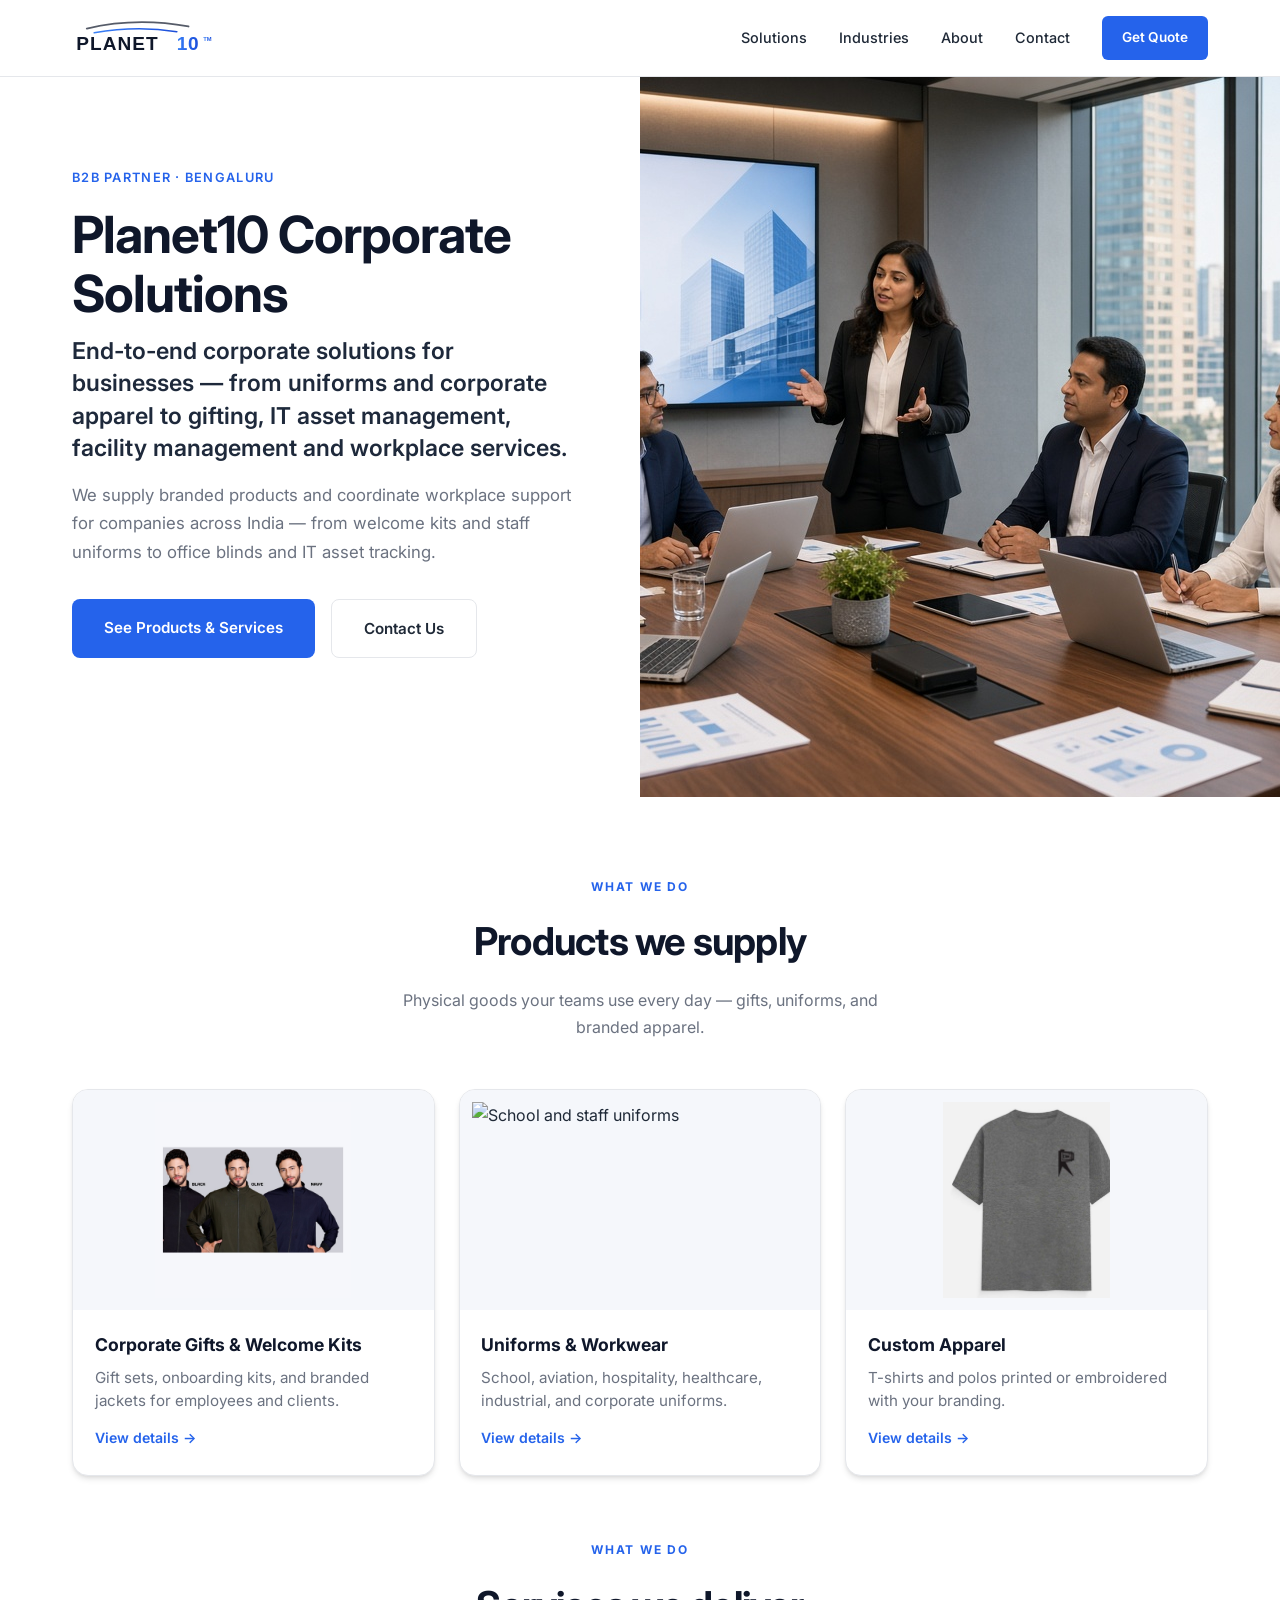
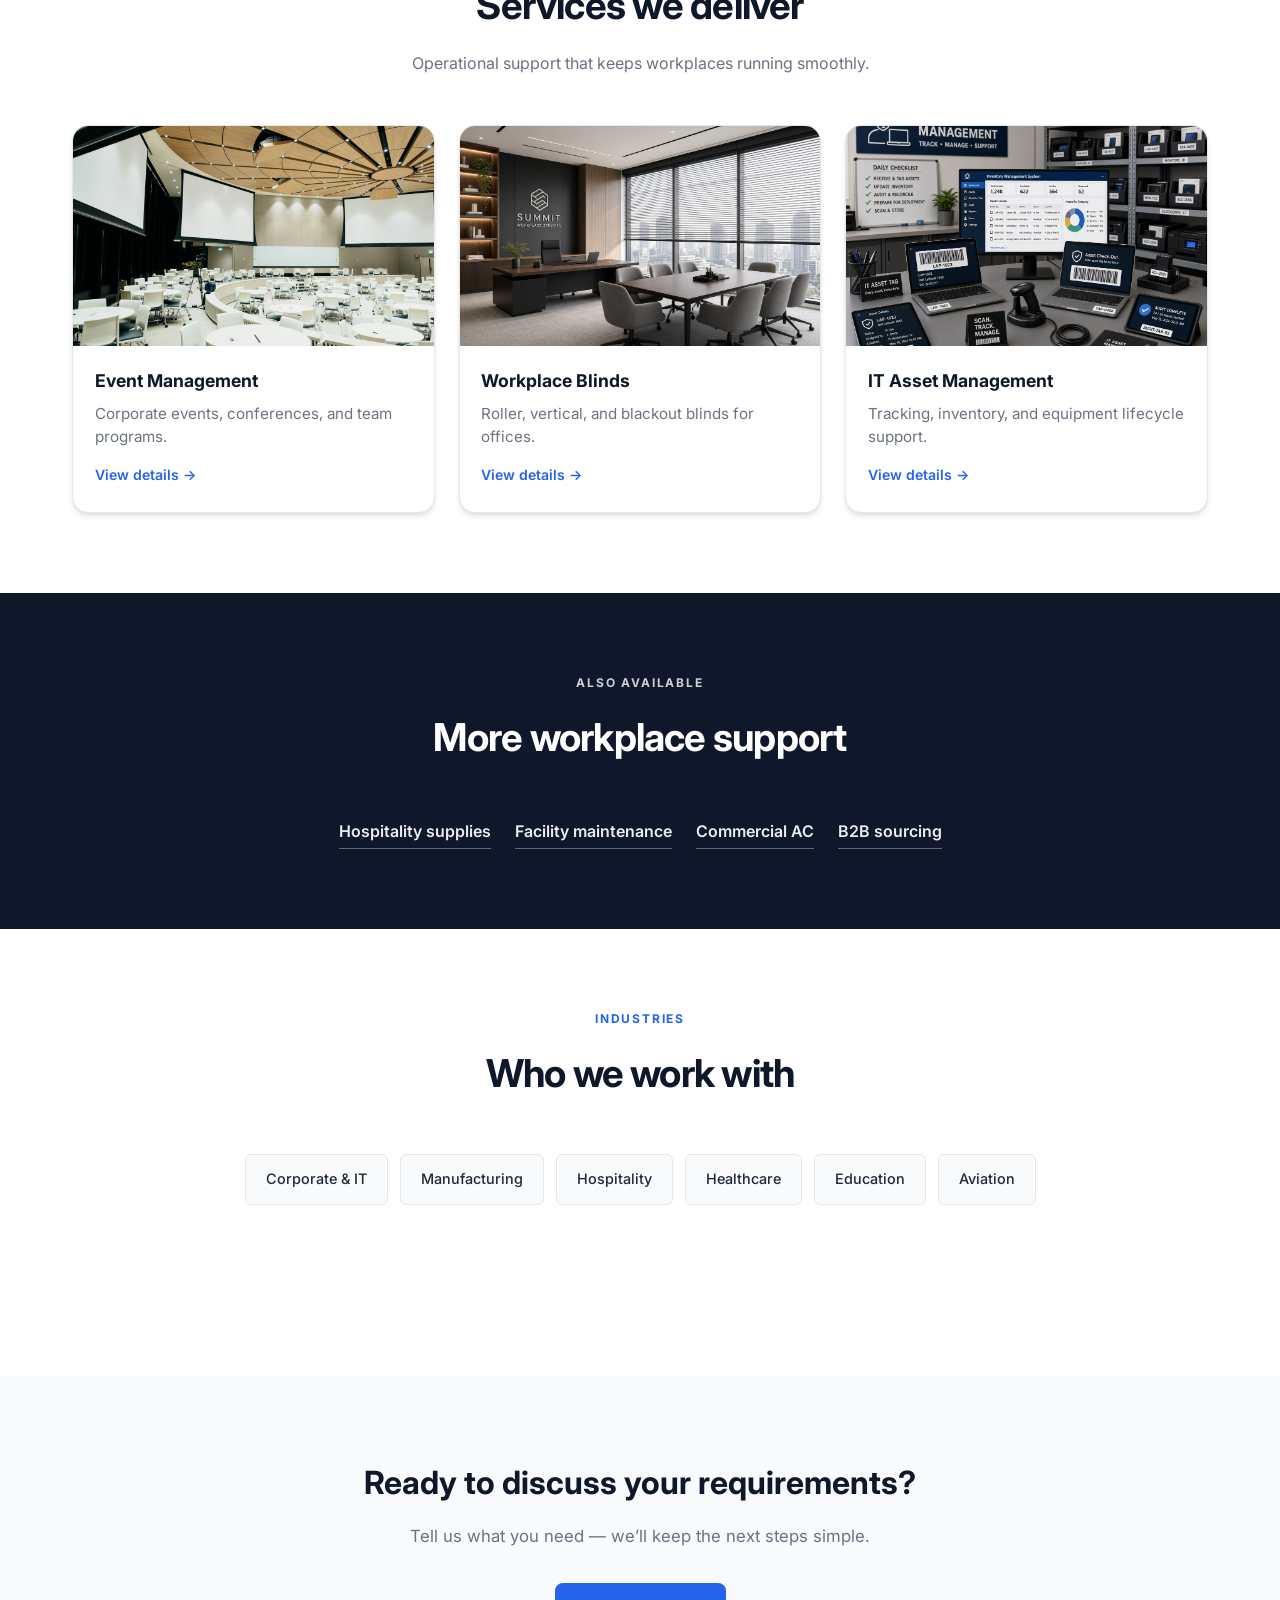
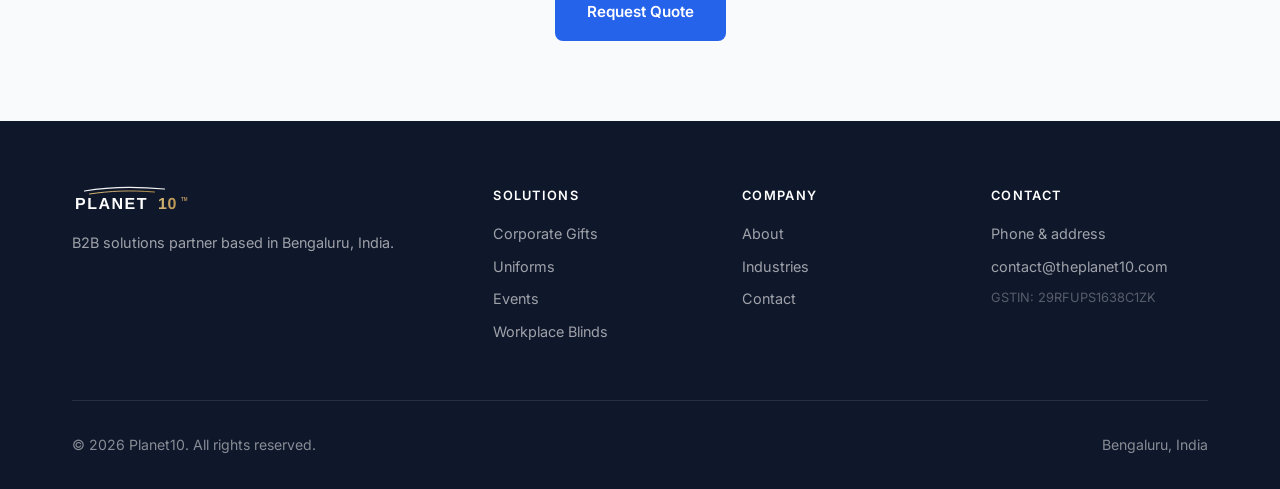
==== index.html @ 8c3bb352 "Move the phone number off the home page. (#24) The home page now points people to Contact instead of" ====
<!DOCTYPE html>
<html lang="en">
<head>
  <meta charset="UTF-8" />
  <meta name="viewport" content="width=device-width, initial-scale=1.0" />
  <title>Planet10 Corporate Solutions | B2B Business Solutions in Bangalore</title>
  <meta name="description" content="Planet10 Corporate Solutions provides B2B corporate solutions including corporate uniforms, apparel, corporate gifting, IT asset management, facility management and workplace services in Bangalore and across India." />
  <meta name="robots" content="index, follow" />
  <link rel="canonical" href="https://theplanet10.com/" />
  <meta property="og:type" content="website" />
  <meta property="og:title" content="Planet10 Corporate Solutions | B2B Business Solutions in Bangalore" />
  <meta property="og:description" content="End-to-end B2B corporate solutions including uniforms, corporate apparel, gifting, IT asset management, facility management and workplace services." />
  <meta property="og:url" content="https://theplanet10.com/" />
  <meta property="og:image" content="https://theplanet10.com/images/logos/planet10-logo-dark.svg" />
  <script type="application/ld+json">
  {
    "@context": "https://schema.org",
    "@type": "Organization",
    "name": "Planet10 Corporate Solutions",
    "alternateName": "Planet10",
    "url": "https://theplanet10.com/",
    "logo": "https://theplanet10.com/images/logos/planet10-logo-dark.svg",
    "description": "Planet10 Corporate Solutions provides B2B corporate solutions including corporate uniforms, apparel, corporate gifting, IT asset management, facility management and workplace services in Bangalore and across India.",
    "email": "contact@theplanet10.com",
    "telephone": "+91-9886518538"
  }
  </script>
  <link rel="preconnect" href="https://fonts.googleapis.com">
  <link rel="preconnect" href="https://fonts.gstatic.com" crossorigin>
  <link href="https://fonts.googleapis.com/css2?family=Inter:wght@400;500;600;700;800&display=swap" rel="stylesheet">
  <link rel="icon" href="images/logos/planet10-logo.svg" type="image/svg+xml" />
  <link rel="stylesheet" href="css/styles.css" />
</head>
<body>
  <header class="header-minimal">
    <nav class="nav-container">
      <a class="logo" href="index.html">
        <img src="images/logos/planet10-logo-dark.svg" alt="Planet10 Corporate Solutions" width="160" height="38" />
      </a>
      <button type="button" class="nav-toggle" aria-label="Open menu" aria-expanded="false">☰</button>
      <div class="nav-right">
        <a href="solutions.html" class="nav-link">Solutions</a>
        <a href="industries.html" class="nav-link">Industries</a>
        <a href="about.html" class="nav-link">About</a>
        <a href="contact.html" class="nav-link">Contact</a>
        <a href="contact.html" class="btn-nav">Get Quote</a>
      </div>
    </nav>
  </header>

  <main>
    <section class="hero-split">
      <div class="hero-text">
        <p class="hero-tag">B2B Partner · Bengaluru</p>
        <h1>Planet10 Corporate Solutions</h1>
        <p class="hero-lead">End-to-end corporate solutions for businesses — from uniforms and corporate apparel to gifting, IT asset management, facility management and workplace services.</p>
        <p class="hero-desc">We supply branded products and coordinate workplace support for companies across India — from welcome kits and staff uniforms to office blinds and IT asset tracking.</p>
        <div class="hero-cta">
          <a href="#what-we-do" class="btn-primary-lg">See Products &amp; Services</a>
          <a href="contact.html" class="btn-secondary-lg">Contact Us</a>
        </div>
      </div>
      <div class="hero-image">
        <img src="images/hero/corporate-solutions.jpg" alt="Planet10 corporate solutions">
      </div>
    </section>

    <section id="what-we-do" class="section-light">
      <div class="container">
        <div class="section-head">
          <p class="overline">What We Do</p>
          <h2>Products we supply</h2>
          <p class="section-sub">Physical goods your teams use every day — gifts, uniforms, and branded apparel.</p>
        </div>

        <div class="offer-grid">
          <a class="offer-card" href="solutions.html#merchandise">
            <img src="images/uniforms/jackets/clean/jacket-lineup-card.jpg" alt="Corporate gifts including branded jackets">
            <div class="offer-card-body">
              <h3>Corporate Gifts &amp; Welcome Kits</h3>
              <p>Gift sets, onboarding kits, and branded jackets for employees and clients.</p>
              <span class="offer-link">View details →</span>
            </div>
          </a>
          <a class="offer-card" href="solutions.html#uniforms">
            <img src="images/school/school-uniforms.png" alt="School and staff uniforms">
            <div class="offer-card-body">
              <h3>Uniforms &amp; Workwear</h3>
              <p>School, aviation, hospitality, healthcare, industrial, and corporate uniforms.</p>
              <span class="offer-link">View details →</span>
            </div>
          </a>
          <a class="offer-card" href="solutions.html#apparel">
            <img src="images/custom-tshirts/custom-tee-front.jpg" alt="Custom branded apparel">
            <div class="offer-card-body">
              <h3>Custom Apparel</h3>
              <p>T-shirts and polos printed or embroidered with your branding.</p>
              <span class="offer-link">View details →</span>
            </div>
          </a>
        </div>

        <div class="section-head" style="margin-top:4rem;">
          <p class="overline">What We Do</p>
          <h2>Services we deliver</h2>
          <p class="section-sub">Operational support that keeps workplaces running smoothly.</p>
        </div>

        <div class="offer-grid">
          <a class="offer-card" href="solutions.html#events">
            <img src="images/events/conference-event.jpg" alt="Corporate event management">
            <div class="offer-card-body">
              <h3>Event Management</h3>
              <p>Corporate events, conferences, and team programs.</p>
              <span class="offer-link">View details →</span>
            </div>
          </a>
          <a class="offer-card" href="solutions.html#blinds">
            <img src="images/services/workplace-blinds.jpg" alt="Workplace blinds">
            <div class="offer-card-body">
              <h3>Workplace Blinds</h3>
              <p>Roller, vertical, and blackout blinds for offices.</p>
              <span class="offer-link">View details →</span>
            </div>
          </a>
          <a class="offer-card" href="solutions.html#it-assets">
            <img src="images/services/it-asset-management.jpg" alt="IT asset management">
            <div class="offer-card-body">
              <h3>IT Asset Management</h3>
              <p>Tracking, inventory, and equipment lifecycle support.</p>
              <span class="offer-link">View details →</span>
            </div>
          </a>
        </div>
      </div>
    </section>

    <section class="section-dark">
      <div class="container">
        <div class="section-head light">
          <p class="overline">Also Available</p>
          <h2>More workplace support</h2>
        </div>
        <div class="simple-link-row">
          <a href="solutions.html#hospitality-supplies">Hospitality supplies</a>
          <a href="solutions.html#chimney">Facility maintenance</a>
          <a href="solutions.html#ac-services">Commercial AC</a>
          <a href="solutions.html#sourcing">B2B sourcing</a>
        </div>
      </div>
    </section>

    <section class="section-light">
      <div class="container">
        <div class="section-head">
          <p class="overline">Industries</p>
          <h2>Who we work with</h2>
        </div>
        <div class="industry-tags">
          <a href="industries.html#corporate">Corporate &amp; IT</a>
          <a href="industries.html#manufacturing">Manufacturing</a>
          <a href="industries.html#hospitality">Hospitality</a>
          <a href="industries.html#healthcare">Healthcare</a>
          <a href="industries.html#education">Education</a>
          <a href="industries.html#aviation">Aviation</a>
        </div>
        <p class="section-cta"><a href="industries.html" class="btn-outline">See all industries</a></p>
      </div>
    </section>

    <section class="section-cta-final">
      <div class="container">
        <h2>Ready to discuss your requirements?</h2>
        <p>Tell us what you need — we’ll keep the next steps simple.</p>
        <div class="cta-buttons">
          <a href="contact.html" class="btn-primary-lg">Request Quote</a>
        </div>
      </div>
    </section>
  </main>

  <footer class="footer-minimal">
    <div class="container">
      <div class="footer-content">
        <div class="footer-brand">
          <img src="images/logos/planet10-logo.svg" alt="Planet10 Corporate Solutions" width="140">
          <p>B2B solutions partner based in Bengaluru, India.</p>
        </div>
        <div class="footer-links">
          <div>
            <h5>Solutions</h5>
            <a href="solutions.html#merchandise">Corporate Gifts</a>
            <a href="solutions.html#uniforms">Uniforms</a>
            <a href="solutions.html#events">Events</a>
            <a href="solutions.html#blinds">Workplace Blinds</a>
          </div>
          <div>
            <h5>Company</h5>
            <a href="about.html">About</a>
            <a href="industries.html">Industries</a>
            <a href="contact.html">Contact</a>
          </div>
          <div>
            <h5>Contact</h5>
            <a href="contact.html">Phone &amp; address</a>
            <a href="mailto:contact@theplanet10.com">contact@theplanet10.com</a>
            <span class="footer-gstin">GSTIN: 29RFUPS1638C1ZK</span>
          </div>
        </div>
      </div>
      <div class="footer-bottom">
        <span>© <span id="currentYear"></span> Planet10. All rights reserved.</span>
        <span>Bengaluru, India</span>
      </div>
    </div>
  </footer>

  <script src="js/main.js"></script>
</body>
</html>
---- css/styles.css ----
:root {
  --primary: #0f172a;
  --secondary: #1e293b;
  --accent: #2563eb;
  --accent-light: #3b82f6;
  --accent-dark: #1d4ed8;
  --text: #1f2937;
  --muted: #6b7280;
  --surface: #f8fafc;
  --white: #ffffff;
  --border: #e5e7eb;
  --shadow: 0 4px 6px -1px rgba(0, 0, 0, 0.1), 0 2px 4px -2px rgba(0, 0, 0, 0.1);
  --shadow-lg: 0 10px 15px -3px rgba(0, 0, 0, 0.1), 0 4px 6px -4px rgba(0, 0, 0, 0.1);
  --shadow-xl: 0 20px 25px -5px rgba(0, 0, 0, 0.1), 0 8px 10px -6px rgba(0, 0, 0, 0.1);
  --gold: #d97706;
  --success: #059669;
}

*, *::before, *::after { box-sizing: border-box; }
html { scroll-behavior: smooth; }
body {
  margin: 0;
  font-family: 'Inter', -apple-system, BlinkMacSystemFont, 'Segoe UI', sans-serif;
  color: var(--text);
  background: var(--white);
  line-height: 1.7;
  font-size: 16px;
}
a { color: inherit; text-decoration: none; }
img { max-width: 100%; height: auto; display: block; }

/* ==========================================
   PREMIUM MINIMAL DESIGN SYSTEM
   ========================================== */

/* Container */
.container {
  max-width: 1200px;
  margin: 0 auto;
  padding: 0 2rem;
}

/* Minimal Header */
.header-minimal {
  background: var(--white);
  position: sticky;
  top: 0;
  z-index: 1000;
  border-bottom: 1px solid var(--border);
}

.nav-container {
  max-width: 1200px;
  margin: 0 auto;
  padding: 1rem 2rem;
  display: flex;
  align-items: center;
  justify-content: space-between;
  position: relative;
  gap: 1rem;
}

.header-minimal .nav-toggle {
  display: none;
  margin-left: auto;
}

.nav-right {
  display: flex;
  align-items: center;
  gap: 2rem;
}

.nav-link {
  font-size: 0.9rem;
  font-weight: 500;
  color: var(--text);
  transition: color 0.2s;
}

.nav-link:hover {
  color: var(--accent);
}

.btn-nav {
  padding: 0.65rem 1.25rem;
  background: var(--accent);
  color: var(--white);
  border-radius: 6px;
  font-size: 0.85rem;
  font-weight: 600;
  transition: background 0.2s;
}

.btn-nav:hover {
  background: var(--accent-dark);
}

/* Split Hero */
.hero-split {
  display: grid;
  grid-template-columns: 1fr 1fr;
  min-height: 80vh;
  align-items: center;
}

.hero-text {
  padding: 4rem;
  padding-left: calc((100vw - 1200px) / 2 + 2rem);
}

.hero-tag {
  font-size: 0.8rem;
  font-weight: 600;
  letter-spacing: 0.1em;
  text-transform: uppercase;
  color: var(--accent);
  margin: 0 0 1rem;
}

.hero-text h1 {
  font-size: clamp(2.25rem, 4vw, 3.25rem);
  font-weight: 700;
  line-height: 1.15;
  color: var(--primary);
  margin: 0 0 0.75rem;
  letter-spacing: -0.02em;
}

.hero-lead {
  font-size: clamp(1.15rem, 2.2vw, 1.45rem);
  font-weight: 600;
  color: var(--secondary);
  line-height: 1.4;
  margin: 0 0 1rem;
  max-width: 520px;
}

.hero-desc {
  font-size: 1.05rem;
  color: var(--muted);
  line-height: 1.7;
  margin: 0 0 2rem;
  max-width: 520px;
}

.hero-cta {
  display: flex;
  gap: 1rem;
  flex-wrap: wrap;
  margin-bottom: 3rem;
}

.btn-primary-lg {
  padding: 1rem 2rem;
  background: var(--accent);
  color: var(--white);
  border-radius: 8px;
  font-size: 0.95rem;
  font-weight: 600;
  transition: all 0.2s;
}

.btn-primary-lg:hover {
  background: var(--accent-dark);
  transform: translateY(-2px);
}

.btn-secondary-lg {
  padding: 1rem 2rem;
  border: 1px solid var(--border);
  border-radius: 8px;
  font-size: 0.95rem;
  font-weight: 600;
  color: var(--text);
  transition: all 0.2s;
}

.btn-secondary-lg:hover {
  border-color: var(--accent);
  color: var(--accent);
}

.hero-stats {
  display: flex;
  gap: 3rem;
}

.hero-stats > div {
  text-align: left;
}

.hero-stats strong {
  display: block;
  font-size: 2rem;
  font-weight: 700;
  color: var(--primary);
  line-height: 1;
}

.hero-stats span {
  font-size: 0.85rem;
  color: var(--muted);
  text-transform: uppercase;
  letter-spacing: 0.05em;
}

.hero-image {
  height: 100%;
  min-height: 500px;
  position: relative;
  overflow: hidden;
}

.hero-image img {
  width: 100%;
  height: 100%;
  object-fit: cover;
  object-position: center top;
}

/* Section Variants */
.section-light {
  padding: 5rem 0;
  background: var(--white);
}

.section-dark {
  padding: 5rem 0;
  background: var(--primary);
  color: var(--white);
}

.section-accent {
  padding: 5rem 0;
  background: linear-gradient(135deg, var(--accent), var(--accent-dark));
  color: var(--white);
}

/* Section Headers */
.section-head {
  text-align: center;
  margin-bottom: 3rem;
}

.section-head.light h2,
.section-head.light .overline {
  color: var(--white);
}

.section-head.light .overline {
  opacity: 0.8;
}

.overline {
  font-size: 0.75rem;
  font-weight: 700;
  letter-spacing: 0.15em;
  text-transform: uppercase;
  color: var(--accent);
  margin: 0 0 0.75rem;
  display: block;
}

.section-head h2 {
  font-size: clamp(1.75rem, 3vw, 2.5rem);
  font-weight: 700;
  color: var(--primary);
  margin: 0;
  letter-spacing: -0.02em;
}

/* Offerings 2-Column */
.offerings-2col {
  display: grid;
  grid-template-columns: 1fr 1fr;
  gap: 3rem;
}

.offering-block h3 {
  font-size: 0.8rem;
  font-weight: 700;
  text-transform: uppercase;
  letter-spacing: 0.1em;
  color: var(--accent);
  margin: 0 0 1.5rem;
  padding-bottom: 0.75rem;
  border-bottom: 2px solid var(--accent);
}

.offering-list {
  list-style: none;
  padding: 0;
  margin: 0;
  display: flex;
  flex-direction: column;
  gap: 1rem;
}

.offering-list li {
  padding: 1.25rem;
  background: var(--surface);
  border-radius: 8px;
  border-left: 3px solid var(--accent);
}

.offering-list strong {
  display: block;
  color: var(--primary);
  margin-bottom: 0.25rem;
  font-weight: 600;
}

.offering-list span {
  font-size: 0.9rem;
  color: var(--muted);
}

/* Product Grid */
.product-grid {
  display: grid;
  grid-template-columns: repeat(3, 1fr);
  gap: 2rem;
}

.product-card {
  background: var(--white);
  border-radius: 12px;
  overflow: hidden;
  box-shadow: var(--shadow);
  transition: transform 0.3s, box-shadow 0.3s;
}

.product-card:hover {
  transform: translateY(-8px);
  box-shadow: var(--shadow-xl);
}

.product-card img {
  width: 100%;
  height: 240px;
  object-fit: cover;
}

.product-info {
  padding: 1.5rem;
}

.product-info h4 {
  margin: 0 0 0.5rem;
  font-size: 1.1rem;
  font-weight: 600;
  color: var(--primary);
}

.product-info p {
  margin: 0;
  font-size: 0.9rem;
  color: var(--muted);
}

.section-cta {
  text-align: center;
  margin-top: 3rem;
}

.btn-outline-light {
  display: inline-block;
  padding: 0.85rem 2rem;
  border: 2px solid rgba(255, 255, 255, 0.4);
  border-radius: 8px;
  color: var(--white);
  font-weight: 600;
  transition: all 0.2s;
}

.btn-outline-light:hover {
  background: rgba(255, 255, 255, 0.1);
  border-color: var(--white);
}

/* Industry Tags */
.industry-tags {
  display: flex;
  flex-wrap: wrap;
  justify-content: center;
  gap: 0.75rem;
}

.industry-tags span {
  padding: 0.75rem 1.25rem;
  background: var(--surface);
  border: 1px solid var(--border);
  border-radius: 6px;
  font-size: 0.9rem;
  font-weight: 500;
  color: var(--text);
  transition: all 0.2s;
}

.industry-tags span:hover {
  border-color: var(--accent);
  color: var(--accent);
}

/* Advantage Grid */
.advantage-grid {
  display: grid;
  grid-template-columns: repeat(4, 1fr);
  gap: 2rem;
}

.advantage-item {
  text-align: left;
}

.advantage-num {
  display: block;
  font-size: 0.85rem;
  font-weight: 700;
  color: rgba(255, 255, 255, 0.4);
  margin-bottom: 0.75rem;
}

.advantage-item h4 {
  font-size: 1.1rem;
  font-weight: 600;
  color: var(--white);
  margin: 0 0 0.5rem;
}

.advantage-item p {
  margin: 0;
  font-size: 0.9rem;
  color: rgba(255, 255, 255, 0.7);
  line-height: 1.6;
}

/* CTA Final Section */
.section-cta-final {
  padding: 5rem 0;
  background: var(--surface);
  text-align: center;
}

.section-cta-final h2 {
  font-size: clamp(1.5rem, 3vw, 2rem);
  font-weight: 700;
  color: var(--primary);
  margin: 0 0 0.75rem;
}

.section-cta-final p {
  color: var(--muted);
  margin: 0 0 2rem;
  font-size: 1.05rem;
}

.cta-buttons {
  display: flex;
  align-items: center;
  justify-content: center;
  gap: 2rem;
  flex-wrap: wrap;
}

/* Minimal Footer */
.footer-minimal {
  background: var(--primary);
  color: rgba(255, 255, 255, 0.7);
  padding: 4rem 0 2rem;
}

.footer-content {
  display: grid;
  grid-template-columns: 1fr 2fr;
  gap: 4rem;
  margin-bottom: 3rem;
}

.footer-brand img {
  margin-bottom: 1rem;
}

.footer-brand p {
  font-size: 0.9rem;
  color: rgba(255, 255, 255, 0.6);
  margin: 0;
}

.footer-links {
  display: grid;
  grid-template-columns: repeat(3, 1fr);
  gap: 2rem;
}

.footer-links h5 {
  font-size: 0.8rem;
  font-weight: 600;
  text-transform: uppercase;
  letter-spacing: 0.1em;
  color: var(--white);
  margin: 0 0 1rem;
}

.footer-links a,
.footer-links span {
  display: block;
  font-size: 0.9rem;
  color: rgba(255, 255, 255, 0.6);
  margin-bottom: 0.5rem;
  transition: color 0.2s;
}

.footer-links a:hover {
  color: var(--accent-light);
}

.footer-gstin {
  font-size: 0.8rem !important;
  opacity: 0.5;
}

.footer-bottom {
  padding-top: 2rem;
  border-top: 1px solid rgba(255, 255, 255, 0.1);
  display: flex;
  justify-content: space-between;
  font-size: 0.85rem;
  color: rgba(255, 255, 255, 0.5);
}

/* Responsive - Premium Design */
@media (max-width: 1024px) {
  .hero-split {
    grid-template-columns: 1fr;
  }
  
  .hero-text {
    padding: 3rem 2rem;
    text-align: center;
  }
  
  .hero-desc {
    margin-left: auto;
    margin-right: auto;
  }
  
  .hero-cta {
    justify-content: center;
  }
  
  .hero-stats {
    justify-content: center;
  }
  
  .hero-image {
    min-height: 400px;
  }
  
  .offerings-2col {
    grid-template-columns: 1fr;
  }

  .offer-grid {
    grid-template-columns: repeat(2, 1fr);
  }
  
  .product-grid {
    grid-template-columns: repeat(2, 1fr);
  }
  
  .advantage-grid {
    grid-template-columns: repeat(2, 1fr);
  }
  
  .footer-content {
    grid-template-columns: 1fr;
    gap: 3rem;
  }
}

@media (max-width: 768px) {
  .header-minimal .nav-toggle {
    display: block;
  }

  .nav-right {
    display: none;
    position: absolute;
    top: 100%;
    left: 0;
    right: 0;
    flex-direction: column;
    align-items: stretch;
    gap: 0;
    background: var(--white);
    border-top: 1px solid var(--border);
    box-shadow: var(--shadow-lg);
    padding: 0.5rem 1.25rem 1.25rem;
    z-index: 1001;
  }

  .nav-right.open {
    display: flex;
  }

  .nav-right .nav-link,
  .nav-right .btn-nav {
    padding: 0.9rem 0.25rem;
    border-bottom: 1px solid var(--border);
  }

  .nav-right .btn-nav {
    margin-top: 0.75rem;
    text-align: center;
    border-bottom: none;
  }
  
  .hero-text h1 {
    font-size: 2rem;
  }

  .hero-lead {
    font-size: 1.1rem;
  }

  .hero-text {
    padding: 2.5rem 1.25rem;
  }

  .hero-image {
    min-height: 280px;
  }

  .container {
    padding: 0 1.25rem;
  }

  .section-light,
  .section-dark,
  .section-accent,
  .section-cta-final {
    padding: 3.5rem 0;
  }
  
  .hero-stats {
    flex-direction: column;
    gap: 1.5rem;
    align-items: center;
  }
  
  .product-grid {
    grid-template-columns: 1fr;
  }

  .offer-grid {
    grid-template-columns: 1fr;
  }
  
  .advantage-grid {
    grid-template-columns: 1fr;
    text-align: center;
  }
  
  .footer-links {
    grid-template-columns: 1fr;
    text-align: center;
  }
  
  .footer-bottom {
    flex-direction: column;
    align-items: center;
    gap: 0.5rem;
    text-align: center;
  }
  
  .cta-buttons {
    flex-direction: column;
    gap: 1rem;
  }
}

.skip-link {
  position: absolute; left: -9999px; z-index: 10000;
  padding: 0.75rem 1.25rem; background: var(--accent); color: var(--white);
}
.skip-link:focus { left: 1rem; top: 1rem; }

.top-bar {
  background: var(--primary);
  color: var(--white);
  font-size: 0.85rem;
  padding: 0.6rem 1.5rem;
  display: flex;
  justify-content: space-between;
  align-items: center;
  flex-wrap: wrap;
  gap: 0.5rem;
}
.top-bar a { color: rgba(255,255,255,0.85); }
.top-bar a:hover { color: var(--accent-light); }
.top-bar-phones { display: flex; gap: 1rem; }

header {
  background: var(--white);
  position: sticky;
  top: 0;
  z-index: 999;
  border-bottom: 1px solid var(--border);
}

nav {
  max-width: 1280px;
  margin: 0 auto;
  padding: 1rem 1.5rem;
  display: flex;
  align-items: center;
  justify-content: space-between;
  gap: 1.5rem;
}

.logo img, .logo svg {
  height: 42px;
  width: auto;
  max-width: 180px;
  object-fit: contain;
  display: block;
}

.nav-links {
  display: flex;
  gap: 2rem;
  list-style: none;
  margin: 0;
  padding: 0;
  font-size: 0.9rem;
  font-weight: 500;
}
.nav-links a {
  color: var(--text);
  transition: color 0.2s;
}
.nav-links a:hover, .nav-links a.active {
  color: var(--accent);
}

.nav-dropdown {
  position: relative;
}
.nav-dropdown-toggle {
  display: flex;
  align-items: center;
  gap: 0.35rem;
  cursor: pointer;
}
.nav-dropdown-toggle::after {
  content: '';
  border: solid currentColor;
  border-width: 0 1.5px 1.5px 0;
  padding: 2px;
  transform: rotate(45deg);
  margin-top: -2px;
}
.nav-dropdown-menu {
  position: absolute;
  top: 100%;
  left: 50%;
  transform: translateX(-50%);
  background: var(--white);
  border: 1px solid var(--border);
  border-radius: 12px;
  box-shadow: var(--shadow-xl);
  min-width: 260px;
  padding: 0.75rem 0;
  opacity: 0;
  visibility: hidden;
  transition: opacity 0.2s, visibility 0.2s;
  z-index: 100;
}
.nav-dropdown:hover .nav-dropdown-menu {
  opacity: 1;
  visibility: visible;
}
.nav-dropdown-menu a {
  display: block;
  padding: 0.65rem 1.25rem;
  font-size: 0.88rem;
  color: var(--text);
}
.nav-dropdown-menu a:hover {
  background: var(--surface);
  color: var(--accent);
}
.nav-dropdown-label {
  font-size: 0.7rem;
  font-weight: 600;
  text-transform: uppercase;
  letter-spacing: 0.1em;
  color: var(--muted);
  padding: 0.5rem 1.25rem 0.25rem;
  margin-top: 0.5rem;
}
.nav-dropdown-label:first-child { margin-top: 0; }

.cta {
  padding: 0.75rem 1.5rem;
  background: var(--accent);
  color: var(--white);
  border-radius: 8px;
  font-size: 0.88rem;
  font-weight: 600;
  white-space: nowrap;
  transition: background 0.2s;
}
.cta:hover { background: var(--accent-dark); }

.nav-toggle {
  display: none;
  background: none;
  border: 1px solid var(--border);
  color: var(--text);
  font-size: 1.25rem;
  padding: 0.35rem 0.6rem;
  border-radius: 6px;
  cursor: pointer;
}

/* Premium Hero Section */
.hero-premium {
  position: relative;
  min-height: 85vh;
  display: flex;
  align-items: center;
  justify-content: center;
  color: var(--white);
  padding: 8rem 2rem;
  overflow: hidden;
}
.hero-premium-bg {
  position: absolute;
  inset: 0;
  background: linear-gradient(135deg, #0f172a 0%, #1e3a5f 50%, #0f172a 100%);
  z-index: 0;
}
.hero-premium-bg::before {
  content: '';
  position: absolute;
  inset: 0;
  background: url('https://images.unsplash.com/photo-1497366216548-37526070297c?w=1920&q=80') center/cover;
  opacity: 0.15;
}
.hero-premium-bg::after {
  content: '';
  position: absolute;
  bottom: 0;
  left: 0;
  right: 0;
  height: 200px;
  background: linear-gradient(to top, var(--white), transparent);
}
.hero-premium-content {
  position: relative;
  z-index: 1;
  max-width: 900px;
  text-align: center;
}
.hero-label {
  display: inline-block;
  padding: 0.5rem 1.25rem;
  background: rgba(37, 99, 235, 0.2);
  border: 1px solid rgba(37, 99, 235, 0.3);
  border-radius: 100px;
  font-size: 0.8rem;
  font-weight: 600;
  letter-spacing: 0.05em;
  text-transform: uppercase;
  color: var(--accent-light);
  margin-bottom: 1.5rem;
}
.hero-premium h1 {
  font-size: clamp(2.5rem, 6vw, 4.5rem);
  font-weight: 700;
  line-height: 1.1;
  margin: 0 0 1.5rem;
  letter-spacing: -0.03em;
}
.hero-premium h1 em {
  font-style: normal;
  background: linear-gradient(135deg, #60a5fa, #3b82f6);
  -webkit-background-clip: text;
  -webkit-text-fill-color: transparent;
  background-clip: text;
}
.hero-premium p {
  font-size: 1.15rem;
  color: rgba(255, 255, 255, 0.75);
  margin: 0 0 2.5rem;
  line-height: 1.8;
}
.hero-actions {
  display: flex;
  gap: 1rem;
  justify-content: center;
  flex-wrap: wrap;
}
.btn-lg {
  padding: 1rem 2.5rem;
  font-size: 1rem;
}
.btn-ghost {
  padding: 1rem 2rem;
  color: var(--white);
  border: 1px solid rgba(255,255,255,0.3);
  border-radius: 8px;
  font-weight: 600;
  transition: all 0.2s;
}
.btn-ghost:hover {
  background: rgba(255,255,255,0.1);
  border-color: rgba(255,255,255,0.5);
}

/* Trust Bar */
.trust-bar {
  background: var(--surface);
  border-bottom: 1px solid var(--border);
  padding: 1.25rem 2rem;
}
.trust-bar-inner {
  max-width: 900px;
  margin: 0 auto;
  display: flex;
  justify-content: center;
  align-items: center;
  gap: 2rem;
  flex-wrap: wrap;
  font-size: 0.9rem;
  color: var(--muted);
}
.trust-bar-inner strong {
  color: var(--primary);
}
.trust-divider {
  width: 4px;
  height: 4px;
  background: var(--border);
  border-radius: 50%;
}

/* Services Section Premium */
.section-services {
  padding: 6rem 2rem;
  max-width: 1400px;
  margin: 0 auto;
}
.section-header {
  text-align: center;
  margin-bottom: 4rem;
}
.section-label {
  display: inline-block;
  font-size: 0.75rem;
  font-weight: 700;
  letter-spacing: 0.15em;
  text-transform: uppercase;
  color: var(--accent);
  margin-bottom: 1rem;
}
.section-header h2 {
  font-size: clamp(2rem, 4vw, 2.75rem);
  font-weight: 700;
  color: var(--primary);
  margin: 0;
  letter-spacing: -0.02em;
}
.service-showcase {
  display: grid;
  grid-template-columns: repeat(2, 1fr);
  gap: 2rem;
}
.service-card-premium {
  display: flex;
  flex-direction: column;
  background: var(--white);
  border: 1px solid var(--border);
  border-radius: 16px;
  overflow: hidden;
  transition: all 0.3s ease;
  box-shadow: var(--shadow);
}
.service-card-premium:hover {
  transform: translateY(-8px);
  box-shadow: var(--shadow-xl);
  border-color: var(--accent);
}
.service-card-image {
  position: relative;
  height: 240px;
  overflow: hidden;
}
.service-card-image img {
  width: 100%;
  height: 100%;
  object-fit: cover;
  transition: transform 0.5s ease;
}
.service-card-premium:hover .service-card-image img {
  transform: scale(1.05);
}
.service-card-content {
  padding: 2rem;
  flex: 1;
  display: flex;
  flex-direction: column;
}
.service-card-content h3 {
  font-size: 1.25rem;
  font-weight: 700;
  color: var(--primary);
  margin: 0 0 0.75rem;
}
.service-card-content p {
  color: var(--muted);
  margin: 0 0 1.5rem;
  flex: 1;
  line-height: 1.7;
}
.service-link {
  font-size: 0.9rem;
  font-weight: 600;
  color: var(--accent);
  display: inline-flex;
  align-items: center;
  gap: 0.5rem;
}
.service-card-premium:hover .service-link {
  color: var(--accent-dark);
}

/* Industries Banner */
.industries-banner {
  background: var(--surface);
  padding: 5rem 2rem;
}
.industries-banner-inner {
  max-width: 1200px;
  margin: 0 auto;
  display: grid;
  grid-template-columns: 1fr 1fr;
  gap: 4rem;
  align-items: center;
}
.industries-text h2 {
  font-size: 2.25rem;
  font-weight: 700;
  color: var(--primary);
  margin: 0.75rem 0 1rem;
}
.industries-text p {
  color: var(--muted);
  margin: 0 0 2rem;
  line-height: 1.8;
}
.industries-list {
  display: flex;
  flex-wrap: wrap;
  gap: 0.75rem;
}
.industries-list span {
  padding: 0.75rem 1.25rem;
  background: var(--white);
  border: 1px solid var(--border);
  border-radius: 8px;
  font-size: 0.9rem;
  font-weight: 500;
  color: var(--text);
  transition: all 0.2s;
}
.industries-list span:hover {
  border-color: var(--accent);
  color: var(--accent);
}

/* Why Premium */
.why-premium {
  padding: 6rem 2rem;
  max-width: 1200px;
  margin: 0 auto;
}
.why-grid-premium {
  display: grid;
  grid-template-columns: repeat(4, 1fr);
  gap: 2rem;
  margin-top: 3rem;
}
.why-card-premium {
  padding: 2rem;
  background: var(--white);
  border: 1px solid var(--border);
  border-radius: 12px;
  transition: all 0.3s;
}
.why-card-premium:hover {
  border-color: var(--accent);
  box-shadow: var(--shadow-lg);
}
.why-number {
  font-size: 2rem;
  font-weight: 700;
  color: var(--accent);
  margin-bottom: 1rem;
  opacity: 0.5;
}
.why-card-premium h3 {
  font-size: 1.1rem;
  font-weight: 700;
  color: var(--primary);
  margin: 0 0 0.75rem;
}
.why-card-premium p {
  color: var(--muted);
  margin: 0;
  font-size: 0.95rem;
  line-height: 1.7;
}

@media (max-width: 1024px) {
  .why-grid-premium {
    grid-template-columns: repeat(2, 1fr);
  }
  .industries-banner-inner {
    grid-template-columns: 1fr;
    gap: 2rem;
  }
}

/* CTA Premium */
.cta-premium {
  background: var(--primary);
  padding: 5rem 2rem;
}
.cta-premium-inner {
  max-width: 1000px;
  margin: 0 auto;
  display: flex;
  justify-content: space-between;
  align-items: center;
  gap: 3rem;
}
.cta-content h2 {
  font-size: 2rem;
  font-weight: 700;
  color: var(--white);
  margin: 0 0 0.75rem;
}
.cta-content p {
  color: rgba(255,255,255,0.7);
  margin: 0;
  font-size: 1.05rem;
}
.cta-actions {
  display: flex;
  align-items: center;
  gap: 1.5rem;
  flex-shrink: 0;
}
.cta-or {
  color: rgba(255,255,255,0.5);
  font-size: 0.9rem;
}
.cta-phone {
  font-size: 1.25rem;
  font-weight: 700;
  color: var(--white);
}
.cta-phone:hover {
  color: var(--accent-light);
}

@media (max-width: 900px) {
  .cta-premium-inner {
    flex-direction: column;
    text-align: center;
  }
  .cta-actions {
    flex-direction: column;
    gap: 1rem;
  }
}

@media (max-width: 768px) {
  .service-showcase {
    grid-template-columns: 1fr;
  }
  .why-grid-premium {
    grid-template-columns: 1fr;
  }
  .hero-premium {
    min-height: 70vh;
    padding: 5rem 1.5rem;
  }
  .trust-bar-inner {
    gap: 1rem;
  }
  .trust-divider {
    display: none;
  }
}

/* Old Hero - keep for other pages */
.hero {
  position: relative;
  min-height: 70vh;
  display: flex;
  align-items: center;
  justify-content: center;
  color: var(--white);
  padding: 6rem 1.5rem;
  background: var(--primary);
  text-align: center;
}
.hero-inner {
  max-width: 900px;
  margin: 0 auto;
  width: 100%;
}
.hero-content { max-width: 100%; }
.hero h1 {
  font-size: clamp(2.5rem, 5vw, 4rem);
  font-weight: 700;
  line-height: 1.1;
  margin: 0 0 1.5rem;
  letter-spacing: -0.02em;
}
.hero h1 em {
  font-style: normal;
  color: var(--accent-light);
}
.hero .lead {
  font-size: 1.25rem;
  color: rgba(255, 255, 255, 0.8);
  margin: 0 0 2.5rem;
  max-width: 600px;
  margin-left: auto;
  margin-right: auto;
}
.hero-badge-old {
  display: inline-flex;
  align-items: center;
  gap: 0.5rem;
  background: rgba(37, 99, 235, 0.2);
  border: 1px solid rgba(37, 99, 235, 0.4);
  padding: 0.5rem 1rem;
  border-radius: 999px;
  font-size: 0.8rem;
  font-weight: 600;
  text-transform: uppercase;
  letter-spacing: 0.1em;
  margin-bottom: 1.5rem;
  color: var(--accent-light);
}
.hero h1 {
  font-size: clamp(2.5rem, 5vw, 3.75rem);
  line-height: 1.15;
  margin: 0 0 1.5rem;
  font-weight: 700;
}
.hero h1 em {
  font-style: normal;
  color: var(--accent-light);
}
.hero .lead {
  font-size: 1.2rem;
  line-height: 1.7;
  color: rgba(255, 255, 255, 0.85);
  margin-bottom: 2rem;
  max-width: 560px;
}
.hero-actions {
  display: flex;
  flex-wrap: wrap;
  gap: 1rem;
}
.btn {
  padding: 1rem 2rem;
  border-radius: 8px;
  font-size: 0.95rem;
  font-weight: 600;
  display: inline-flex;
  align-items: center;
  gap: 0.5rem;
  transition: all 0.2s;
  cursor: pointer;
  border: none;
}
.btn-primary {
  background: var(--accent);
  color: var(--white);
}
.btn-primary:hover { background: var(--accent-dark); }
.btn-outline {
  border: 2px solid rgba(255, 255, 255, 0.4);
  color: var(--white);
  background: transparent;
}
.btn-outline:hover {
  background: rgba(255, 255, 255, 0.1);
  border-color: rgba(255, 255, 255, 0.6);
}
.btn-white {
  background: var(--white);
  color: var(--primary);
}
.btn-white:hover { background: var(--surface); }

.hero-features {
  display: grid;
  gap: 1.25rem;
}
.hero-feature {
  background: rgba(255, 255, 255, 0.08);
  border: 1px solid rgba(255, 255, 255, 0.1);
  backdrop-filter: blur(8px);
  border-radius: 12px;
  padding: 1.25rem 1.5rem;
  display: flex;
  align-items: flex-start;
  gap: 1rem;
}
.hero-feature-icon {
  width: 44px;
  height: 44px;
  border-radius: 10px;
  background: rgba(37, 99, 235, 0.25);
  display: flex;
  align-items: center;
  justify-content: center;
  font-size: 1.2rem;
  flex-shrink: 0;
}
.hero-feature h4 {
  margin: 0 0 0.25rem;
  font-size: 0.95rem;
  font-weight: 600;
}
.hero-feature p {
  margin: 0;
  font-size: 0.85rem;
  color: rgba(255, 255, 255, 0.7);
}

/* Page Hero */
.page-hero {
  background: linear-gradient(135deg, var(--primary), var(--secondary));
  color: var(--white);
  padding: clamp(4rem, 10vw, 6rem) 1.5rem;
  text-align: center;
}
.page-hero h1 {
  font-size: clamp(2rem, 4vw, 3rem);
  margin: 0 0 1rem;
  font-weight: 700;
}
.page-hero h1 em { color: var(--accent-light); font-style: normal; }
.page-hero p {
  color: rgba(255, 255, 255, 0.8);
  max-width: 640px;
  margin: 0 auto;
  font-size: 1.1rem;
}

/* Sections */
.section {
  max-width: 1280px;
  margin: 0 auto;
  padding: clamp(4rem, 8vw, 6rem) 1.5rem;
}
.section-full {
  padding: clamp(4rem, 8vw, 6rem) 1.5rem;
}
.section-bg {
  background: var(--surface);
}
.section-dark {
  background: var(--primary);
  color: var(--white);
}
.section-kicker {
  font-size: 0.8rem;
  letter-spacing: 0.15em;
  text-transform: uppercase;
  color: var(--accent);
  font-weight: 600;
  margin: 0 0 0.75rem;
}
.section-dark .section-kicker { color: var(--accent-light); }
.section h2 {
  font-size: clamp(1.75rem, 3vw, 2.5rem);
  color: var(--primary);
  margin: 0 0 1rem;
  font-weight: 700;
}
.section-dark h2 { color: var(--white); }
.section.center { text-align: center; }
.section.center p {
  max-width: 720px;
  margin-left: auto;
  margin-right: auto;
  color: var(--muted);
}
.section-intro {
  max-width: 800px;
  margin: 0 auto 3rem;
  text-align: center;
}
.section-intro p { color: var(--muted); font-size: 1.1rem; }

/* Solution Cards Grid */
.solutions-grid {
  display: grid;
  grid-template-columns: repeat(auto-fit, minmax(280px, 1fr));
  gap: 1.5rem;
  margin-top: 2.5rem;
}
.solution-card {
  background: var(--white);
  border: 1px solid var(--border);
  border-radius: 16px;
  padding: 2rem;
  box-shadow: var(--shadow);
  transition: transform 0.3s, box-shadow 0.3s, border-color 0.3s;
  display: flex;
  flex-direction: column;
}
.solution-card:hover {
  transform: translateY(-6px);
  box-shadow: var(--shadow-xl);
  border-color: var(--accent);
}
.solution-card-icon {
  width: 56px;
  height: 56px;
  border-radius: 12px;
  background: linear-gradient(135deg, rgba(37, 99, 235, 0.1), rgba(37, 99, 235, 0.05));
  display: flex;
  align-items: center;
  justify-content: center;
  font-size: 1.5rem;
  margin-bottom: 1.25rem;
}
.solution-card h3 {
  margin: 0 0 0.75rem;
  font-size: 1.1rem;
  font-weight: 600;
  color: var(--primary);
}
.solution-card p {
  margin: 0;
  color: var(--muted);
  font-size: 0.95rem;
  flex-grow: 1;
}
.solution-card-link {
  display: inline-flex;
  align-items: center;
  gap: 0.5rem;
  margin-top: 1.25rem;
  font-size: 0.88rem;
  font-weight: 600;
  color: var(--accent);
}
.solution-card-link:hover { color: var(--accent-dark); }

/* Offerings Grid - Clean Corporate Style */
.offerings-grid {
  display: grid;
  grid-template-columns: repeat(3, 1fr);
  gap: 2rem;
  margin-top: 3rem;
}
.offering-category {
  background: var(--white);
  border: 1px solid var(--border);
  border-radius: 16px;
  padding: 2rem;
  box-shadow: var(--shadow);
}
.offering-category h3 {
  font-size: 0.75rem;
  font-weight: 700;
  text-transform: uppercase;
  letter-spacing: 0.1em;
  color: var(--accent);
  margin: 0 0 1.5rem;
  padding-bottom: 1rem;
  border-bottom: 2px solid var(--accent);
}
.offering-list {
  display: flex;
  flex-direction: column;
  gap: 1rem;
}
.offering-item {
  display: block;
  padding: 1rem;
  border-radius: 8px;
  background: var(--surface);
  transition: all 0.2s ease;
}
.offering-item:hover {
  background: rgba(37, 99, 235, 0.08);
  transform: translateX(4px);
}
.offering-title {
  display: block;
  font-weight: 600;
  color: var(--primary);
  margin-bottom: 0.25rem;
}
.offering-desc {
  display: block;
  font-size: 0.85rem;
  color: var(--muted);
}

@media (max-width: 900px) {
  .offerings-grid {
    grid-template-columns: 1fr;
  }
}

/* Industries Simple */
.industries-simple {
  display: flex;
  flex-wrap: wrap;
  justify-content: center;
  gap: 0.75rem;
  margin-top: 2rem;
}
.industries-simple a {
  padding: 0.75rem 1.5rem;
  background: var(--white);
  border: 1px solid var(--border);
  border-radius: 8px;
  font-size: 0.9rem;
  font-weight: 500;
  color: var(--text);
  transition: all 0.2s ease;
}
.industries-simple a:hover {
  border-color: var(--accent);
  color: var(--accent);
  background: rgba(37, 99, 235, 0.05);
}

/* Key Services */
.key-services {
  display: grid;
  grid-template-columns: repeat(4, 1fr);
  gap: 1.5rem;
  margin-top: 2.5rem;
}
.key-service {
  background: var(--white);
  border: 1px solid var(--border);
  border-radius: 12px;
  padding: 2rem;
}
.key-service h3 {
  font-size: 1.1rem;
  font-weight: 600;
  color: var(--primary);
  margin: 0 0 0.75rem;
}
.key-service p {
  font-size: 0.9rem;
  color: var(--muted);
  margin: 0 0 1rem;
  line-height: 1.6;
}
.key-service a {
  font-size: 0.85rem;
  font-weight: 600;
  color: var(--accent);
}
.key-service a:hover {
  color: var(--accent-dark);
}

@media (max-width: 900px) {
  .key-services {
    grid-template-columns: repeat(2, 1fr);
  }
}
@media (max-width: 600px) {
  .key-services {
    grid-template-columns: 1fr;
  }
}

/* Process Simple */
.process-simple {
  display: flex;
  justify-content: center;
  gap: 3rem;
  margin-top: 2.5rem;
  flex-wrap: wrap;
}
.process-item {
  display: flex;
  align-items: flex-start;
  gap: 1rem;
  text-align: left;
}
.process-num {
  width: 40px;
  height: 40px;
  background: var(--accent);
  color: var(--white);
  border-radius: 50%;
  display: flex;
  align-items: center;
  justify-content: center;
  font-weight: 700;
  font-size: 1rem;
  flex-shrink: 0;
}
.process-item strong {
  display: block;
  color: var(--primary);
  margin-bottom: 0.25rem;
}
.process-item p {
  margin: 0;
  font-size: 0.9rem;
  color: var(--muted);
}

/* Why Simple */
.why-simple {
  display: grid;
  grid-template-columns: repeat(4, 1fr);
  gap: 2rem;
  margin-top: 2.5rem;
  text-align: center;
}
.why-item {
  padding: 1.5rem;
}
.why-item strong {
  display: block;
  font-size: 1.1rem;
  color: var(--primary);
  margin-bottom: 0.5rem;
}
.why-item span {
  font-size: 0.9rem;
  color: var(--muted);
}

@media (max-width: 768px) {
  .why-simple {
    grid-template-columns: repeat(2, 1fr);
  }
}
@media (max-width: 480px) {
  .why-simple {
    grid-template-columns: 1fr;
  }
}

/* Industry Grid */
.industry-grid {
  display: grid;
  grid-template-columns: repeat(auto-fill, minmax(200px, 1fr));
  gap: 1.25rem;
  margin-top: 2rem;
}
.industry-tile {
  background: var(--white);
  border: 1px solid var(--border);
  border-radius: 14px;
  padding: 1.75rem 1.5rem;
  box-shadow: var(--shadow);
  transition: transform 0.25s, border-color 0.25s;
  text-align: center;
}
.industry-tile:hover {
  transform: translateY(-4px);
  border-color: var(--accent);
}
.industry-tile-icon {
  width: 48px;
  height: 48px;
  border-radius: 12px;
  background: linear-gradient(135deg, rgba(37, 99, 235, 0.1), rgba(37, 99, 235, 0.05));
  display: flex;
  align-items: center;
  justify-content: center;
  margin: 0 auto 1rem;
  font-size: 1.25rem;
}
.industry-tile h3 {
  margin: 0 0 0.5rem;
  font-size: 0.95rem;
  font-weight: 600;
  color: var(--primary);
}
.industry-tile p {
  margin: 0;
  font-size: 0.85rem;
  color: var(--muted);
}

/* How We Work Process */
.process-grid {
  display: grid;
  grid-template-columns: repeat(auto-fit, minmax(220px, 1fr));
  gap: 2rem;
  margin-top: 3rem;
}
.process-step {
  text-align: center;
  position: relative;
}
.process-step-number {
  width: 64px;
  height: 64px;
  border-radius: 50%;
  background: var(--accent);
  color: var(--white);
  display: flex;
  align-items: center;
  justify-content: center;
  font-size: 1.5rem;
  font-weight: 700;
  margin: 0 auto 1.25rem;
}
.process-step h4 {
  margin: 0 0 0.75rem;
  font-size: 1.1rem;
  font-weight: 600;
}
.process-step p {
  margin: 0;
  color: var(--muted);
  font-size: 0.92rem;
}

/* Feature Split */
.feature-split {
  display: grid;
  grid-template-columns: 1fr 1fr;
  gap: 4rem;
  align-items: center;
  margin-top: 3rem;
}
.feature-split.reverse { direction: rtl; }
.feature-split.reverse > * { direction: ltr; }
.feature-split img {
  border-radius: 16px;
  box-shadow: var(--shadow-xl);
  width: 100%;
  aspect-ratio: 4/3;
  object-fit: cover;
}
.feature-content h3 {
  font-size: 1.75rem;
  margin: 0 0 1rem;
  color: var(--primary);
}
.feature-content p {
  color: var(--muted);
  margin-bottom: 1.5rem;
}
.feature-list {
  list-style: none;
  padding: 0;
  margin: 1.5rem 0 0;
  display: grid;
  gap: 0.75rem;
}
.feature-list li {
  display: flex;
  align-items: flex-start;
  gap: 0.75rem;
  font-size: 0.95rem;
}
.feature-list li::before {
  content: '✓';
  color: var(--accent);
  font-weight: 700;
  flex-shrink: 0;
}

/* Why Section */
.why-grid {
  display: grid;
  grid-template-columns: repeat(auto-fit, minmax(280px, 1fr));
  gap: 1.5rem;
  margin-top: 2.5rem;
}
.why-card {
  background: var(--white);
  padding: 2rem;
  border-radius: 16px;
  border: 1px solid var(--border);
  box-shadow: var(--shadow);
}
.why-card h4 {
  margin: 0 0 0.75rem;
  font-size: 1rem;
  font-weight: 600;
  color: var(--primary);
}
.why-card p { margin: 0; color: var(--muted); font-size: 0.92rem; }

/* Stats Section */
.stats-row {
  display: flex;
  flex-wrap: wrap;
  justify-content: center;
  gap: 3rem;
  padding: 3rem 0;
}
.stat-item {
  text-align: center;
}
.stat-item strong {
  display: block;
  font-size: 3rem;
  font-weight: 700;
  color: var(--accent);
  line-height: 1;
  margin-bottom: 0.5rem;
}
.stat-item span {
  font-size: 0.9rem;
  color: var(--muted);
  text-transform: uppercase;
  letter-spacing: 0.1em;
}
.section-dark .stat-item strong { color: var(--accent-light); }
.section-dark .stat-item span { color: rgba(255,255,255,0.7); }

/* Testimonials */
.testimonials-section {
  background: linear-gradient(180deg, var(--primary), var(--secondary));
  color: var(--white);
  padding: 5rem 1.5rem;
}
.testimonial-grid {
  max-width: 1280px;
  margin: 2.5rem auto 0;
  display: grid;
  grid-template-columns: repeat(auto-fit, minmax(300px, 1fr));
  gap: 1.5rem;
}
.testimonial-card {
  background: rgba(255, 255, 255, 0.06);
  border: 1px solid rgba(255, 255, 255, 0.1);
  border-radius: 16px;
  padding: 2rem;
}
.testimonial-card p {
  margin: 0 0 1rem;
  font-size: 1rem;
  line-height: 1.7;
}
.testimonial-author {
  font-size: 0.88rem;
  color: rgba(255,255,255,0.6);
}

/* Service Detail Sections */
.service-detail {
  padding: clamp(4rem, 8vw, 6rem) 1.5rem;
  border-bottom: 1px solid var(--border);
}
.service-detail:nth-child(even) { background: var(--surface); }
.service-detail-inner {
  max-width: 1280px;
  margin: 0 auto;
  display: grid;
  grid-template-columns: 1fr 1fr;
  gap: 4rem;
  align-items: center;
}
.service-detail.reverse .service-detail-inner { direction: rtl; }
.service-detail.reverse .service-detail-inner > * { direction: ltr; }
.service-detail h2 {
  font-size: clamp(1.5rem, 2.5vw, 2rem);
  margin: 0 0 1rem;
  color: var(--primary);
}
.service-detail p { color: var(--muted); margin-bottom: 1.5rem; }
.service-detail-image {
  border-radius: 16px;
  box-shadow: var(--shadow-xl);
  width: 100%;
  aspect-ratio: 4/3;
  object-fit: cover;
}
.service-tags {
  display: flex;
  flex-wrap: wrap;
  gap: 0.5rem;
  margin-bottom: 1.5rem;
}
.service-tag {
  background: rgba(37, 99, 235, 0.08);
  color: var(--accent);
  padding: 0.4rem 0.85rem;
  border-radius: 6px;
  font-size: 0.8rem;
  font-weight: 500;
}

/* Category Block (for products/services page) */
.category-block {
  padding: clamp(4rem, 8vw, 5rem) 1.5rem;
  border-bottom: 1px solid var(--border);
}
.category-block:nth-child(even) { background: var(--surface); }
.category-inner {
  max-width: 1280px;
  margin: 0 auto;
  display: grid;
  grid-template-columns: 1fr 1fr;
  gap: 4rem;
  align-items: center;
}
.category-block.reverse .category-inner { direction: rtl; }
.category-block.reverse .category-inner > * { direction: ltr; }
.category-block h2 {
  font-size: clamp(1.5rem, 2.5vw, 2rem);
  margin: 0 0 1rem;
  color: var(--primary);
}
.category-block p { color: var(--muted); margin-bottom: 1.5rem; }
.product-gallery {
  display: grid;
  grid-template-columns: repeat(2, 1fr);
  gap: 1rem;
}
.offer-grid {
  display: grid;
  grid-template-columns: repeat(3, 1fr);
  gap: 1.5rem;
}
@media (max-width: 1024px) {
  .offer-grid { grid-template-columns: repeat(2, 1fr); }
}
@media (max-width: 768px) {
  .offer-grid { grid-template-columns: 1fr; }
}
.offer-card {
  display: block;
  background: var(--white);
  border: 1px solid var(--border);
  border-radius: 16px;
  overflow: hidden;
  box-shadow: var(--shadow);
  transition: transform 0.25s ease, box-shadow 0.25s ease;
  color: inherit;
  text-decoration: none;
}
.offer-card:hover {
  transform: translateY(-6px);
  box-shadow: var(--shadow-xl);
}
.offer-card img {
  width: 100%;
  height: 220px;
  object-fit: cover;
  object-position: center;
  display: block;
  background: #f5f7fb;
}
.offer-card[href*="apparel"] img,
.offer-card[href*="uniforms"] img,
.offer-card[href*="merchandise"] img {
  object-fit: contain;
  padding: 0.75rem;
  background: #f5f7fb;
}
.offer-card-body {
  padding: 1.25rem 1.35rem 1.5rem;
}
.offer-card-body h3 {
  margin: 0 0 0.45rem;
  font-size: 1.1rem;
  color: var(--primary);
}
.offer-card-body p {
  margin: 0;
  color: var(--muted);
  font-size: 0.95rem;
  line-height: 1.5;
}
.offer-link {
  display: inline-block;
  margin-top: 0.85rem;
  font-size: 0.88rem;
  font-weight: 600;
  color: var(--accent);
}
.section-sub {
  margin: 0.75rem auto 0;
  max-width: 520px;
  color: var(--muted);
}
.simple-link-row {
  display: flex;
  flex-wrap: wrap;
  justify-content: center;
  gap: 1rem 1.5rem;
}
.simple-link-row a {
  color: rgba(255,255,255,0.92);
  font-weight: 600;
  text-decoration: none;
  border-bottom: 1px solid rgba(255,255,255,0.35);
  padding-bottom: 2px;
}
.simple-link-row a:hover { border-bottom-color: #fff; }
.industry-tags a {
  display: inline-block;
  padding: 0.75rem 1.25rem;
  background: var(--surface);
  border: 1px solid var(--border);
  border-radius: 6px;
  font-size: 0.9rem;
  font-weight: 500;
  color: var(--text);
  text-decoration: none;
  transition: all 0.2s;
}
.industry-tags a:hover {
  border-color: var(--accent);
  color: var(--accent);
}
.product-gallery--contain img {
  object-fit: contain;
  background: #f5f7fb;
  padding: 0.75rem;
}
.product-gallery img {
  border-radius: 12px;
  aspect-ratio: 1;
  object-fit: cover;
  width: 100%;
  transition: transform 0.3s;
}
.product-gallery img:hover { transform: scale(1.03); }

/* CTA Banner */
.cta-banner {
  background: linear-gradient(135deg, var(--accent), var(--accent-dark));
  color: var(--white);
  padding: 4rem 1.5rem;
  text-align: center;
}
.cta-banner h2 {
  font-size: clamp(1.5rem, 3vw, 2.25rem);
  margin: 0 0 1rem;
  color: var(--white);
}
.cta-banner p {
  color: rgba(255,255,255,0.9);
  max-width: 600px;
  margin: 0 auto 2rem;
}
.cta-banner .btn { margin: 0 0.5rem; }

/* Contact Page */
.contact-page {
  display: grid;
  grid-template-columns: 1.2fr 0.8fr;
  gap: 4rem;
  max-width: 1280px;
  margin: 0 auto;
  padding: 4rem 1.5rem;
}
.contact-form-card {
  background: var(--white);
  padding: 2.5rem;
  border-radius: 16px;
  border: 1px solid var(--border);
  box-shadow: var(--shadow-lg);
}
.contact-form-card h2 {
  margin: 0 0 0.5rem;
  color: var(--primary);
}
.contact-form-card .subtitle {
  color: var(--muted);
  margin-bottom: 2rem;
}
.contact-info h3 {
  font-size: 0.9rem;
  font-weight: 600;
  text-transform: uppercase;
  letter-spacing: 0.1em;
  margin: 2rem 0 0.75rem;
  color: var(--primary);
}
.contact-info h3:first-child { margin-top: 0; }
.contact-info p, .contact-info a {
  color: var(--muted);
  display: block;
  margin: 0.35rem 0;
}
.contact-info a:hover { color: var(--accent); }
.social-row {
  display: flex;
  gap: 0.75rem;
  margin-top: 1rem;
  flex-wrap: wrap;
}
.social-row a {
  padding: 0.6rem 1.25rem;
  border: 1px solid var(--border);
  border-radius: 8px;
  font-size: 0.85rem;
  font-weight: 500;
  transition: all 0.2s;
}
.social-row a:hover {
  border-color: var(--accent);
  color: var(--accent);
}

/* Forms */
form { display: grid; gap: 1.25rem; }
.form-row { display: grid; grid-template-columns: 1fr 1fr; gap: 1.25rem; }
.form-row-3 { display: grid; grid-template-columns: repeat(3, 1fr); gap: 1.25rem; }
.form-group { display: flex; flex-direction: column; }
label {
  font-size: 0.85rem;
  font-weight: 500;
  color: var(--text);
  display: block;
  margin-bottom: 0.4rem;
}
label .required { color: var(--accent); }
input, textarea, select {
  width: 100%;
  padding: 0.85rem 1rem;
  border: 1px solid var(--border);
  border-radius: 8px;
  font: inherit;
  font-size: 0.95rem;
  background: var(--white);
  transition: border-color 0.2s, box-shadow 0.2s;
}
input:focus, textarea:focus, select:focus {
  outline: none;
  border-color: var(--accent);
  box-shadow: 0 0 0 3px rgba(37, 99, 235, 0.1);
}
textarea { min-height: 140px; resize: vertical; }
select { cursor: pointer; }
button[type="submit"] {
  padding: 1rem 2rem;
  background: var(--accent);
  color: var(--white);
  border: none;
  border-radius: 8px;
  font-size: 0.95rem;
  font-weight: 600;
  cursor: pointer;
  transition: background 0.2s;
}
button[type="submit"]:hover { background: var(--accent-dark); }

/* Clients Grid */
.clients-grid {
  display: grid;
  grid-template-columns: repeat(auto-fit, minmax(280px, 1fr));
  gap: 1.5rem;
  margin-top: 2rem;
}
.client-card {
  background: var(--white);
  padding: 2rem;
  border-radius: 16px;
  border: 1px solid var(--border);
  box-shadow: var(--shadow);
}
.client-card h3 {
  margin: 0 0 0.75rem;
  font-size: 1rem;
  font-weight: 600;
  color: var(--primary);
}
.client-card p { margin: 0; color: var(--muted); font-size: 0.92rem; }

/* Corporate Section */
.corporate-section {
  background: linear-gradient(135deg, rgba(15, 23, 42, 0.97), rgba(30, 41, 59, 0.95)),
    url('https://images.unsplash.com/photo-1497366216548-37526070297c?w=1600&q=80') center/cover no-repeat;
  color: var(--white);
  padding: 5rem 1.5rem;
}
.corporate-section h2 { color: var(--white); }
.corporate-section p { color: rgba(255,255,255,0.8); }
.corporate-grid {
  display: grid;
  grid-template-columns: repeat(auto-fit, minmax(180px, 1fr));
  gap: 1rem;
  margin-top: 2rem;
}
.corporate-item {
  background: rgba(255,255,255,0.06);
  border: 1px solid rgba(255,255,255,0.1);
  border-radius: 10px;
  padding: 1rem 1.25rem;
  font-size: 0.9rem;
}

/* Facility Services */
.facility-grid {
  display: grid;
  grid-template-columns: repeat(auto-fit, minmax(280px, 1fr));
  gap: 1.5rem;
  margin-top: 2.5rem;
}
.facility-card {
  background: var(--white);
  border: 1px solid var(--border);
  border-radius: 16px;
  overflow: hidden;
  box-shadow: var(--shadow);
  transition: transform 0.3s, box-shadow 0.3s;
}
.facility-card:hover {
  transform: translateY(-6px);
  box-shadow: var(--shadow-xl);
}
.facility-card img {
  width: 100%;
  aspect-ratio: 16/10;
  object-fit: cover;
}
.facility-card-content {
  padding: 1.75rem;
}
.facility-card h3 {
  margin: 0 0 0.75rem;
  font-size: 1.1rem;
  color: var(--primary);
}
.facility-card p {
  margin: 0 0 1.25rem;
  color: var(--muted);
  font-size: 0.92rem;
}

/* Explore Link */
.explore-link {
  font-size: 0.88rem;
  font-weight: 600;
  color: var(--accent);
  display: inline-flex;
  align-items: center;
  gap: 0.4rem;
}
.explore-link:hover { color: var(--accent-dark); }

/* Check List */
.check-list {
  list-style: none;
  padding: 0;
  margin: 0;
  display: grid;
  gap: 0.85rem;
}
.check-list li {
  padding: 1rem 1.25rem;
  background: var(--surface);
  border-radius: 10px;
  border-left: 3px solid var(--accent);
  font-size: 0.95rem;
}

/* Footer */
footer {
  background: var(--primary);
  color: rgba(255, 255, 255, 0.75);
  padding: 4rem 1.5rem 2rem;
}
.footer-tagline {
  text-align: center;
  letter-spacing: 0.2em;
  text-transform: uppercase;
  font-size: 0.8rem;
  color: var(--accent-light);
  padding-bottom: 2.5rem;
  border-bottom: 1px solid rgba(255, 255, 255, 0.1);
  max-width: 1280px;
  margin: 0 auto 2.5rem;
}
.footer-grid {
  max-width: 1280px;
  margin: 0 auto;
  display: grid;
  grid-template-columns: 1.5fr repeat(4, 1fr);
  gap: 2.5rem;
}
.footer-grid h4 {
  color: var(--white);
  font-size: 0.85rem;
  font-weight: 600;
  letter-spacing: 0.1em;
  text-transform: uppercase;
  margin: 0 0 1rem;
}
.footer-grid ul {
  list-style: none;
  padding: 0;
  margin: 0;
  display: grid;
  gap: 0.6rem;
  font-size: 0.9rem;
}
.footer-grid a:hover { color: var(--accent-light); }
.footer-logo {
  max-width: 160px;
  margin-bottom: 1rem;
}
.footer-desc {
  font-size: 0.9rem;
  line-height: 1.7;
  color: rgba(255,255,255,0.65);
}
.footer-bottom {
  max-width: 1280px;
  margin: 2.5rem auto 0;
  padding-top: 2rem;
  border-top: 1px solid rgba(255, 255, 255, 0.1);
  font-size: 0.88rem;
  display: flex;
  flex-wrap: wrap;
  justify-content: space-between;
  gap: 0.5rem;
}

/* WhatsApp Button */
.whatsapp-float {
  position: fixed;
  bottom: 2rem;
  right: 2rem;
  width: 56px;
  height: 56px;
  background: #25D366;
  border-radius: 50%;
  display: flex;
  align-items: center;
  justify-content: center;
  color: var(--white);
  font-size: 1.75rem;
  box-shadow: var(--shadow-lg);
  z-index: 1000;
  transition: transform 0.2s;
}
.whatsapp-float:hover { transform: scale(1.1); }

/* Lightbox Styles */
.lightbox {
  display: none;
  position: fixed;
  inset: 0;
  background: rgba(0, 0, 0, 0.92);
  z-index: 10000;
  align-items: center;
  justify-content: center;
  padding: 2rem;
  opacity: 0;
  transition: opacity 0.3s ease;
}

.lightbox.active {
  display: flex;
  opacity: 1;
}

.lightbox-content {
  position: relative;
  max-width: 90vw;
  max-height: 90vh;
  display: flex;
  align-items: center;
  justify-content: center;
}

.lightbox-content img {
  max-width: 100%;
  max-height: 85vh;
  object-fit: contain;
  border-radius: 8px;
  box-shadow: 0 20px 60px rgba(0, 0, 0, 0.5);
  animation: lightbox-zoom 0.3s ease;
}

@keyframes lightbox-zoom {
  from {
    transform: scale(0.8);
    opacity: 0;
  }
  to {
    transform: scale(1);
    opacity: 1;
  }
}

.lightbox-close {
  position: absolute;
  top: -50px;
  right: 0;
  width: 44px;
  height: 44px;
  background: rgba(255, 255, 255, 0.1);
  border: none;
  border-radius: 50%;
  color: var(--white);
  font-size: 1.5rem;
  cursor: pointer;
  display: flex;
  align-items: center;
  justify-content: center;
  transition: all 0.2s;
}

.lightbox-close:hover {
  background: rgba(255, 255, 255, 0.2);
  transform: scale(1.1);
}

.lightbox-nav {
  position: absolute;
  top: 50%;
  transform: translateY(-50%);
  width: 50px;
  height: 50px;
  background: rgba(255, 255, 255, 0.1);
  border: none;
  border-radius: 50%;
  color: var(--white);
  font-size: 1.5rem;
  cursor: pointer;
  display: flex;
  align-items: center;
  justify-content: center;
  transition: all 0.2s;
}

.lightbox-nav:hover {
  background: rgba(255, 255, 255, 0.2);
}

.lightbox-prev {
  left: -80px;
}

.lightbox-next {
  right: -80px;
}

.lightbox-caption {
  position: absolute;
  bottom: -50px;
  left: 50%;
  transform: translateX(-50%);
  color: rgba(255, 255, 255, 0.8);
  font-size: 0.95rem;
  text-align: center;
  max-width: 80%;
  white-space: nowrap;
  overflow: hidden;
  text-overflow: ellipsis;
}

.product-gallery img {
  cursor: pointer;
}

.product-gallery img:hover {
  transform: scale(1.05);
  box-shadow: var(--shadow-lg);
}

@media (max-width: 768px) {
  .lightbox-prev {
    left: 10px;
  }
  .lightbox-next {
    right: 10px;
  }
  .lightbox-close {
    top: 10px;
    right: 10px;
  }
  .lightbox-nav {
    width: 40px;
    height: 40px;
  }
}

/* Responsive */
@media (max-width: 1024px) {
  .hero-inner { grid-template-columns: 1fr; }
  .hero-features { display: none; }
  .footer-grid { grid-template-columns: 1fr 1fr; }
}

@media (max-width: 900px) {
  .feature-split,
  .service-detail-inner,
  .category-inner,
  .contact-page { grid-template-columns: 1fr; }
  .feature-split.reverse,
  .service-detail.reverse .service-detail-inner,
  .category-block.reverse .category-inner { direction: ltr; }
  .footer-grid { grid-template-columns: 1fr 1fr; }
}

@media (max-width: 768px) {
  .nav-toggle { display: block; }
  .nav-links {
    display: none;
    position: absolute;
    top: 100%;
    left: 0;
    right: 0;
    background: var(--white);
    flex-direction: column;
    padding: 1rem 1.5rem 1.5rem;
    gap: 0;
    border-top: 1px solid var(--border);
    box-shadow: var(--shadow-lg);
  }
  .nav-links.open { display: flex; }
  .nav-links li { padding: 0.75rem 0; border-bottom: 1px solid var(--border); }
  .nav-links li:last-child { border-bottom: none; }
  .nav-dropdown-menu {
    position: static;
    transform: none;
    box-shadow: none;
    border: none;
    background: var(--surface);
    margin-top: 0.5rem;
    border-radius: 8px;
    opacity: 1;
    visibility: visible;
    display: none;
  }
  .nav-dropdown.open .nav-dropdown-menu { display: block; }
  header nav { position: relative; flex-wrap: wrap; }
  .form-row, .form-row-3 { grid-template-columns: 1fr; }
  .footer-grid { grid-template-columns: 1fr; }
  .hero { min-height: auto; padding: 4rem 1.5rem; }
  .process-grid { gap: 1.5rem; }
}

@media (max-width: 480px) {
  .hero h1 { font-size: 2rem; }
  .hero-actions { flex-direction: column; }
  .btn { width: 100%; justify-content: center; }
  .stats-row { gap: 2rem; }
  .stat-item strong { font-size: 2.5rem; }
}
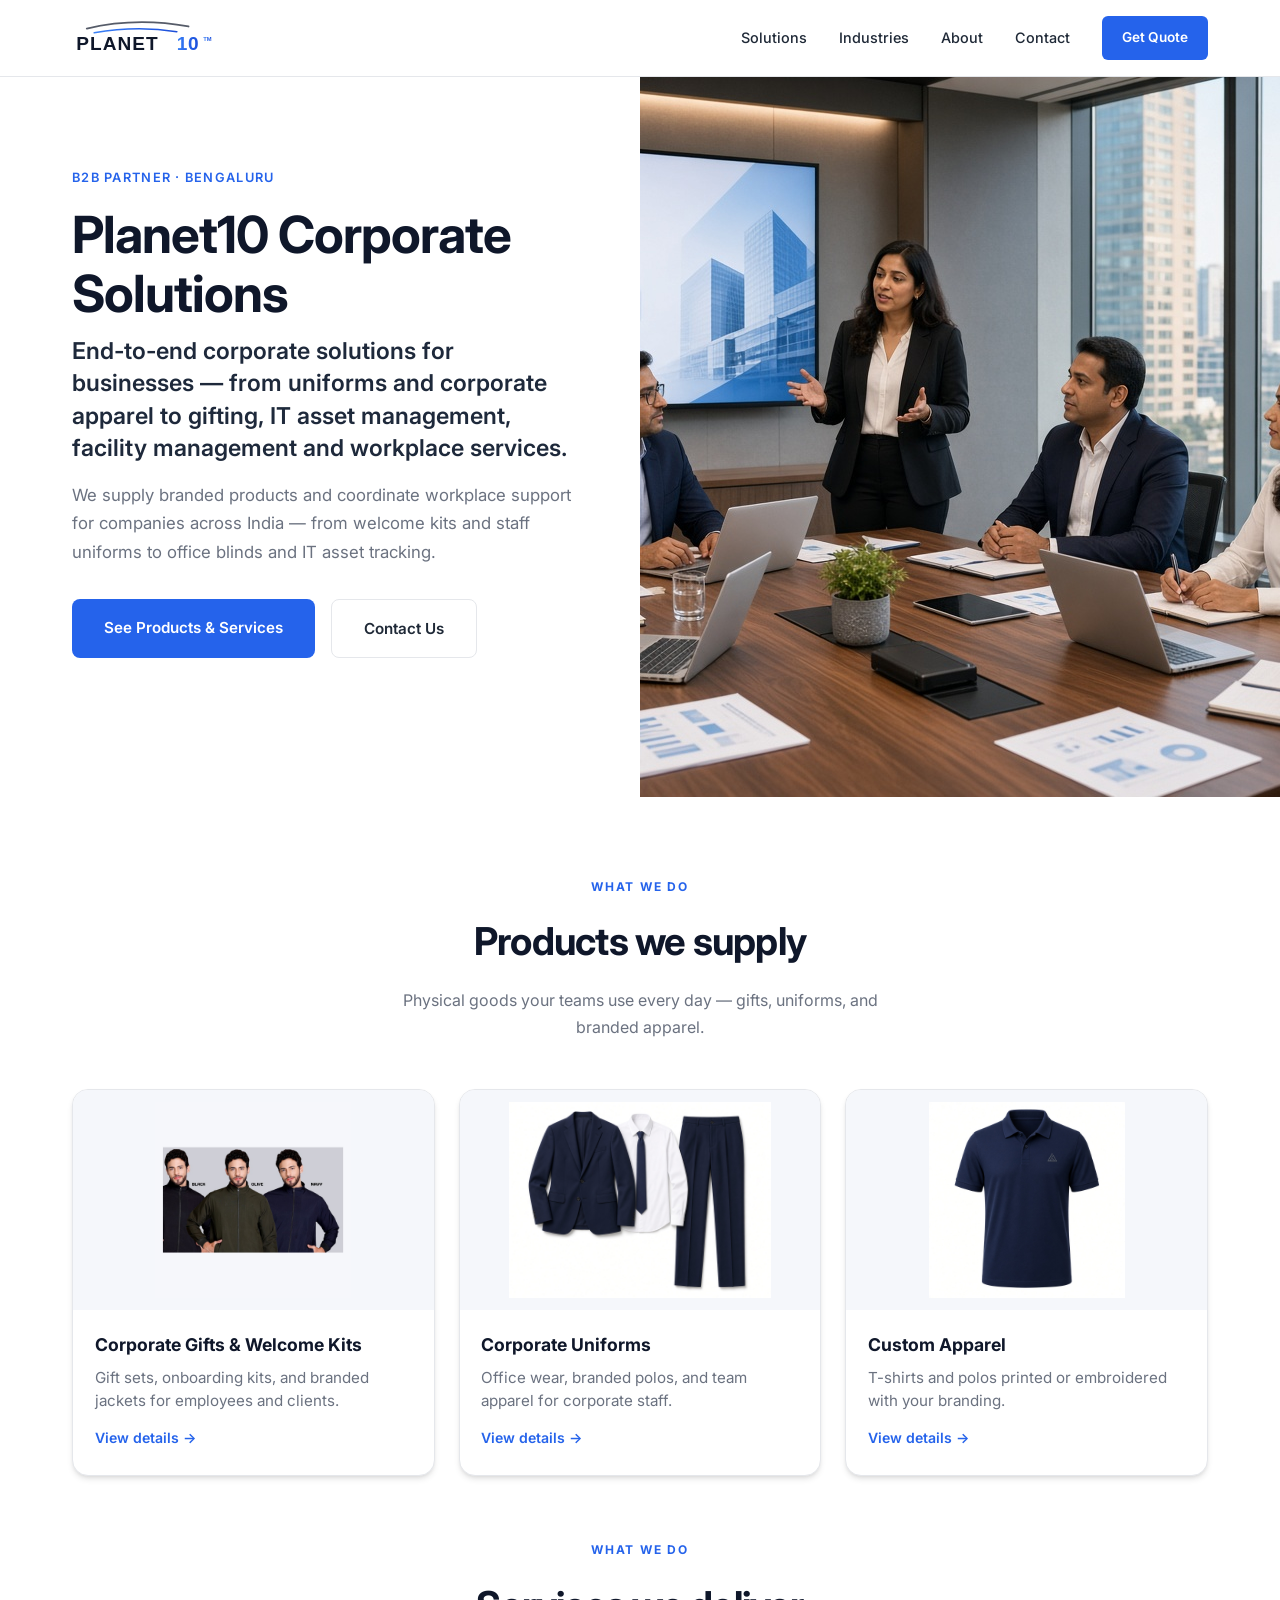
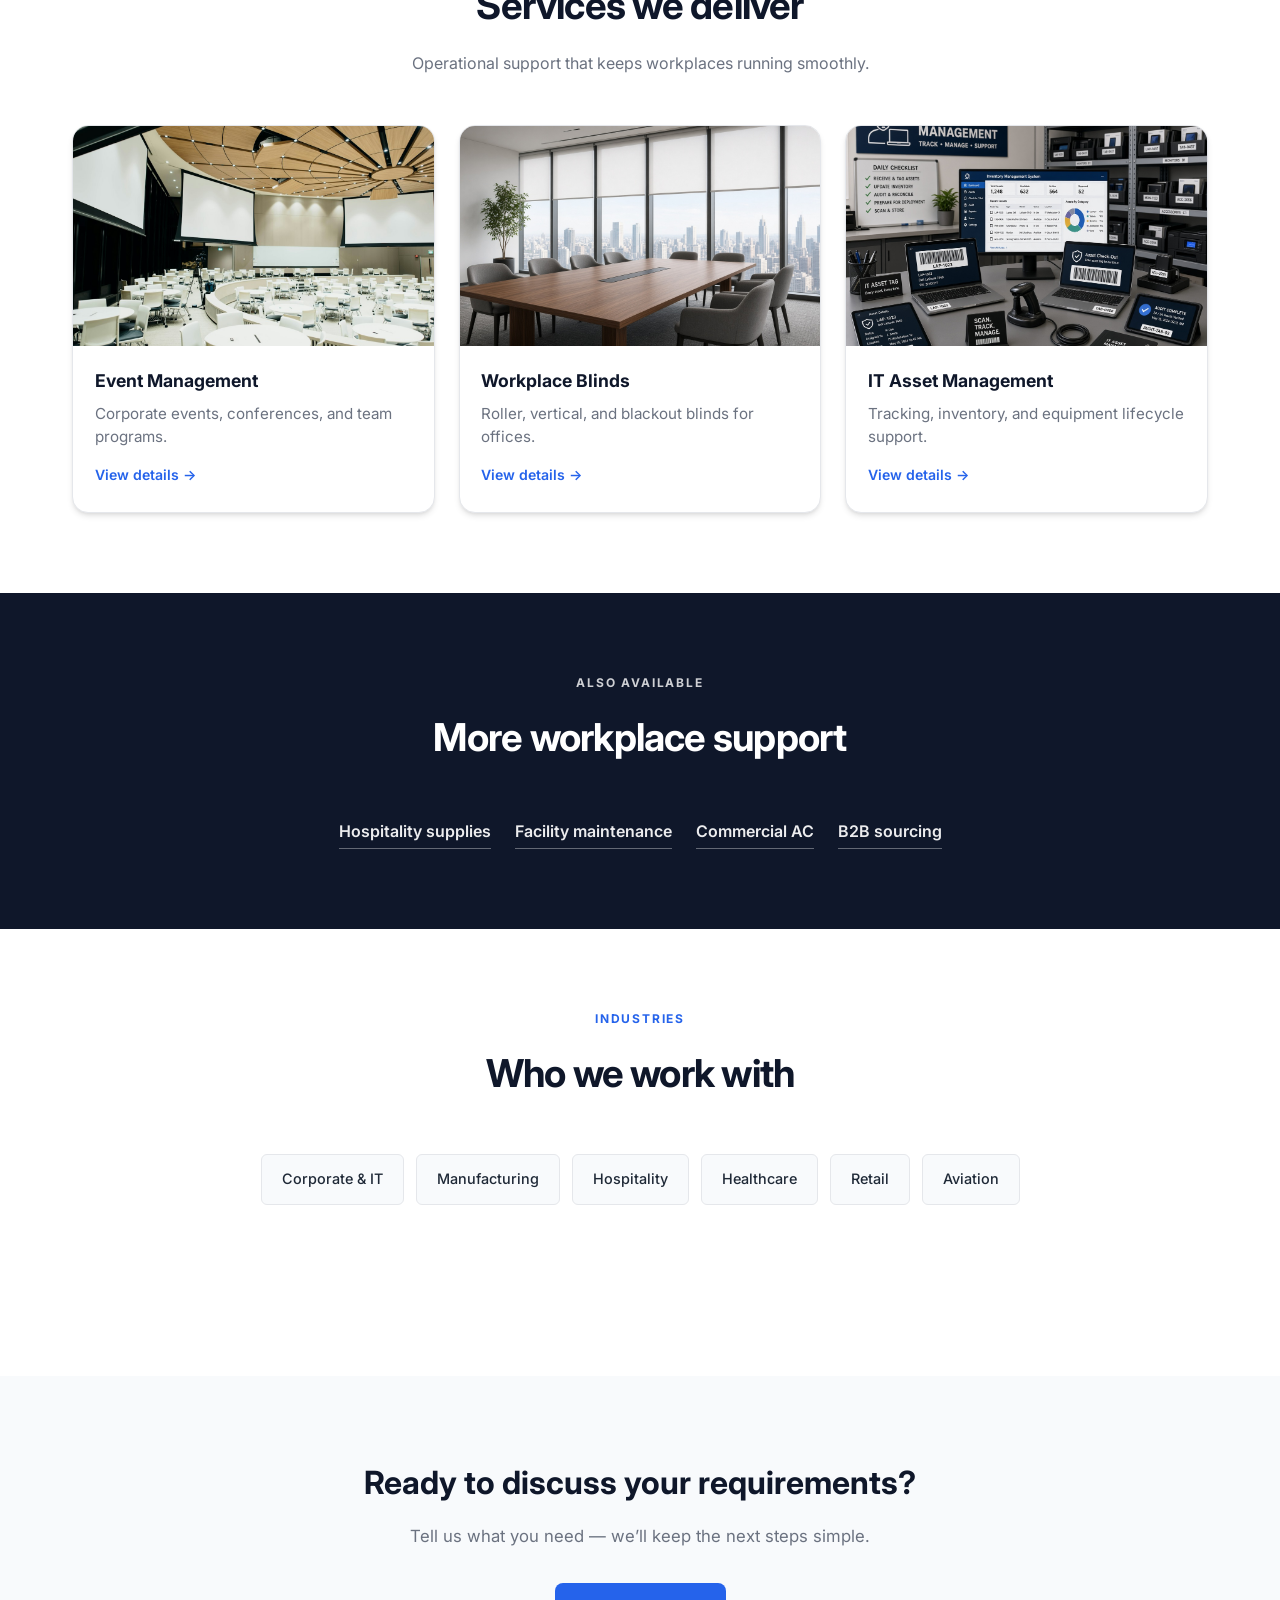
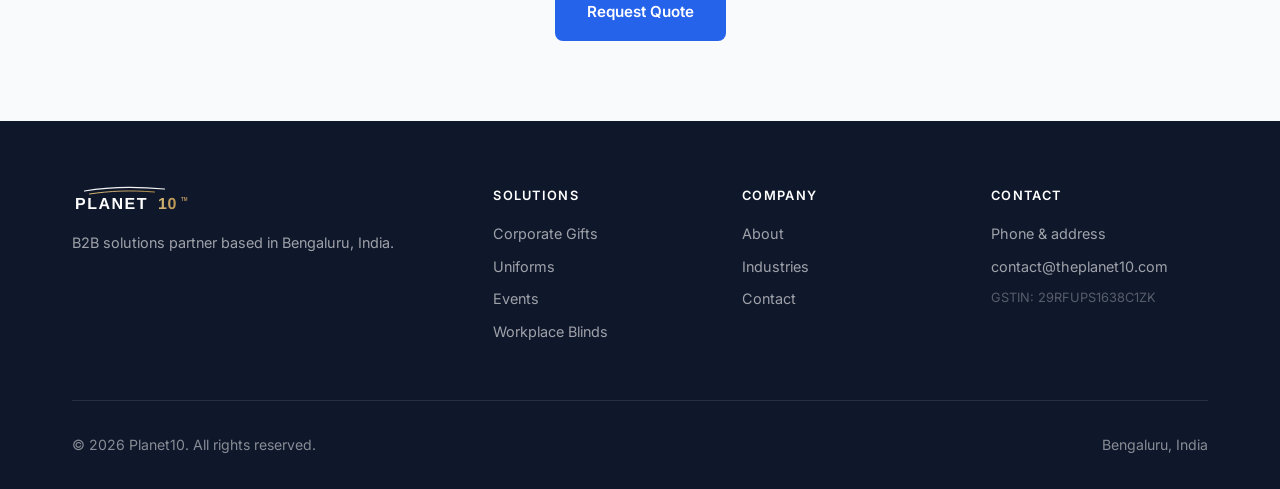
==== commit 69ad2bdc: "Merge pull request #23 from beingkmr/cursor/corporate-focus-images-7a68" ====
--- a/index.html
+++ b/index.html
@@ -83,15 +83,15 @@
             </div>
           </a>
           <a class="offer-card" href="solutions.html#uniforms">
-            <img src="images/school/school-uniforms.png" alt="School and staff uniforms">
-            <div class="offer-card-body">
-              <h3>Uniforms &amp; Workwear</h3>
-              <p>School, aviation, hospitality, healthcare, industrial, and corporate uniforms.</p>
+            <img src="images/corporate/uniform-flatlay.jpg" alt="Corporate office uniform: navy blazer, shirt, and trousers">
+            <div class="offer-card-body">
+              <h3>Corporate Uniforms</h3>
+              <p>Office wear, branded polos, and team apparel for corporate staff.</p>
               <span class="offer-link">View details →</span>
             </div>
           </a>
           <a class="offer-card" href="solutions.html#apparel">
-            <img src="images/custom-tshirts/custom-tee-front.jpg" alt="Custom branded apparel">
+            <img src="images/corporate/polo-navy.jpg" alt="Navy corporate polo shirt">
             <div class="offer-card-body">
               <h3>Custom Apparel</h3>
               <p>T-shirts and polos printed or embroidered with your branding.</p>
@@ -116,7 +116,7 @@
             </div>
           </a>
           <a class="offer-card" href="solutions.html#blinds">
-            <img src="images/services/workplace-blinds.jpg" alt="Workplace blinds">
+            <img src="images/corporate/office-blinds.jpg" alt="Office meeting room with roller blinds">
             <div class="offer-card-body">
               <h3>Workplace Blinds</h3>
               <p>Roller, vertical, and blackout blinds for offices.</p>
@@ -161,7 +161,7 @@
           <a href="industries.html#manufacturing">Manufacturing</a>
           <a href="industries.html#hospitality">Hospitality</a>
           <a href="industries.html#healthcare">Healthcare</a>
-          <a href="industries.html#education">Education</a>
+          <a href="industries.html#retail">Retail</a>
           <a href="industries.html#aviation">Aviation</a>
         </div>
         <p class="section-cta"><a href="industries.html" class="btn-outline">See all industries</a></p>
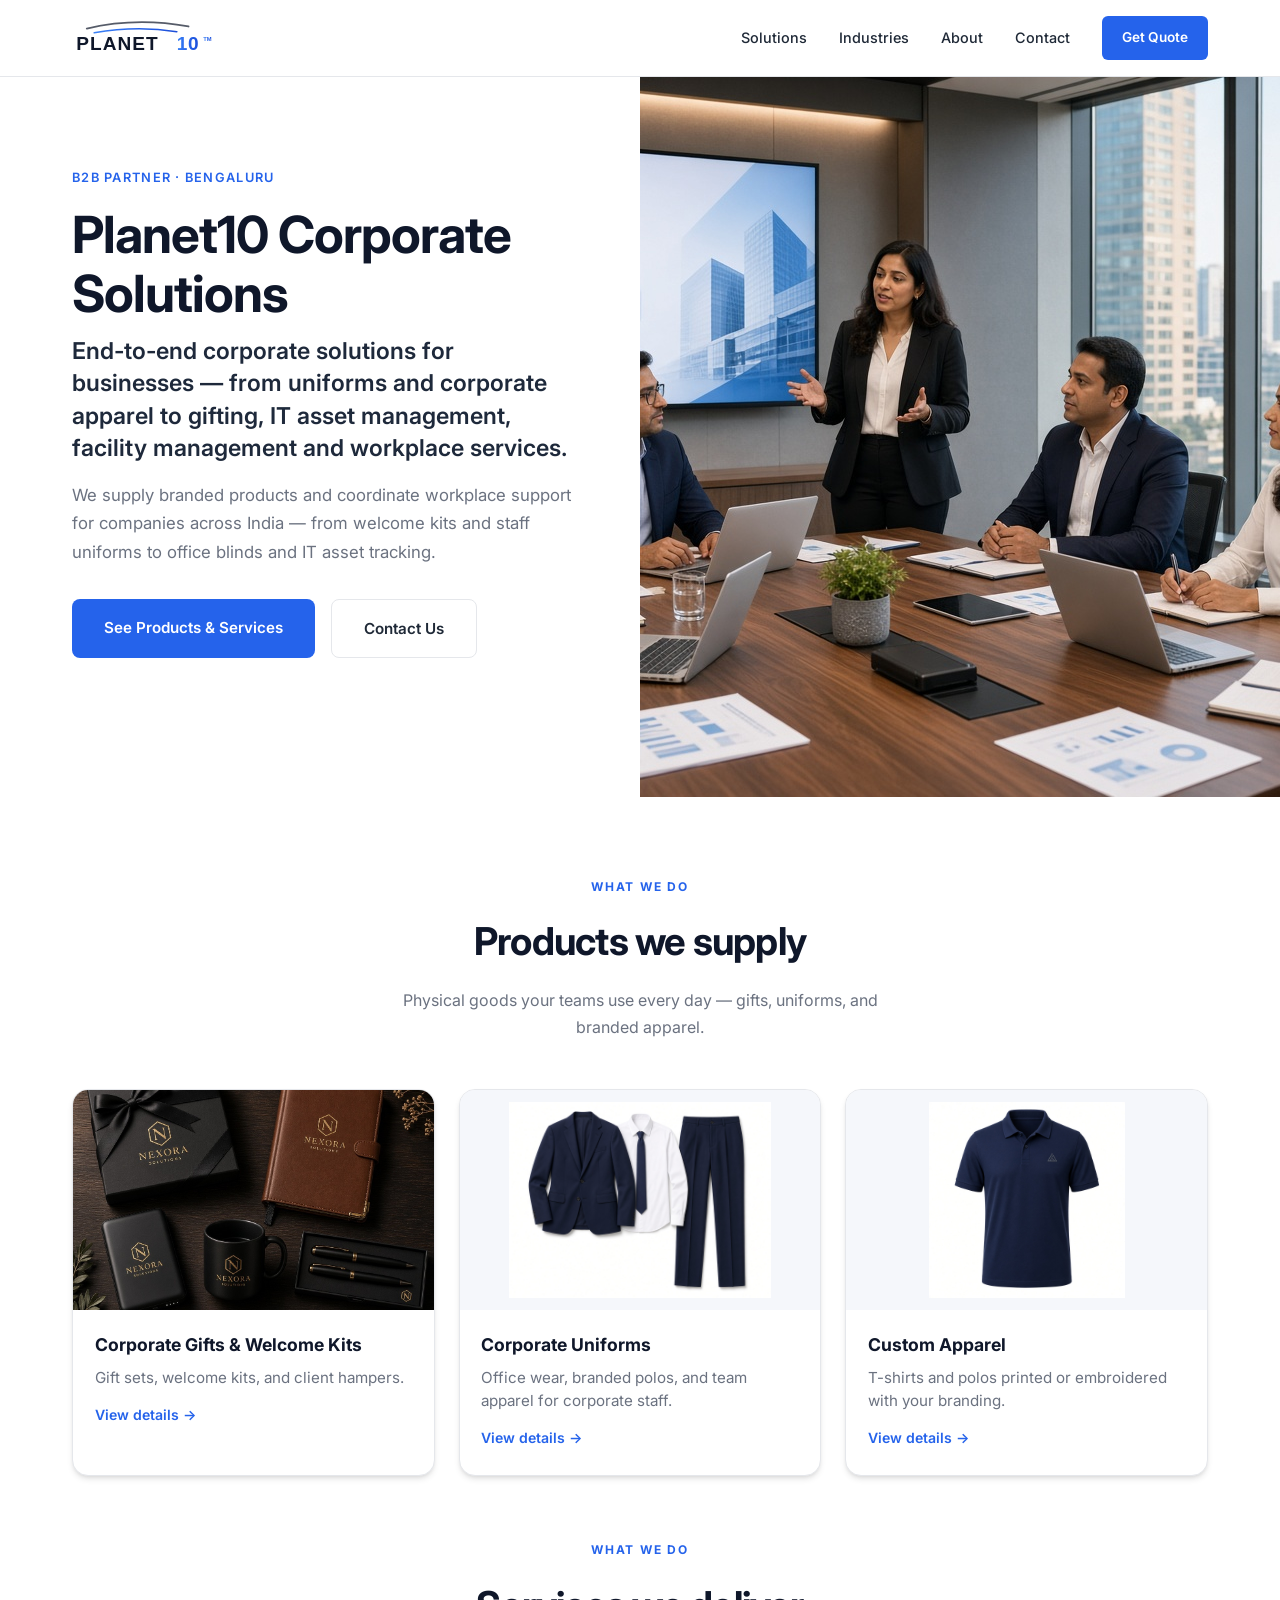
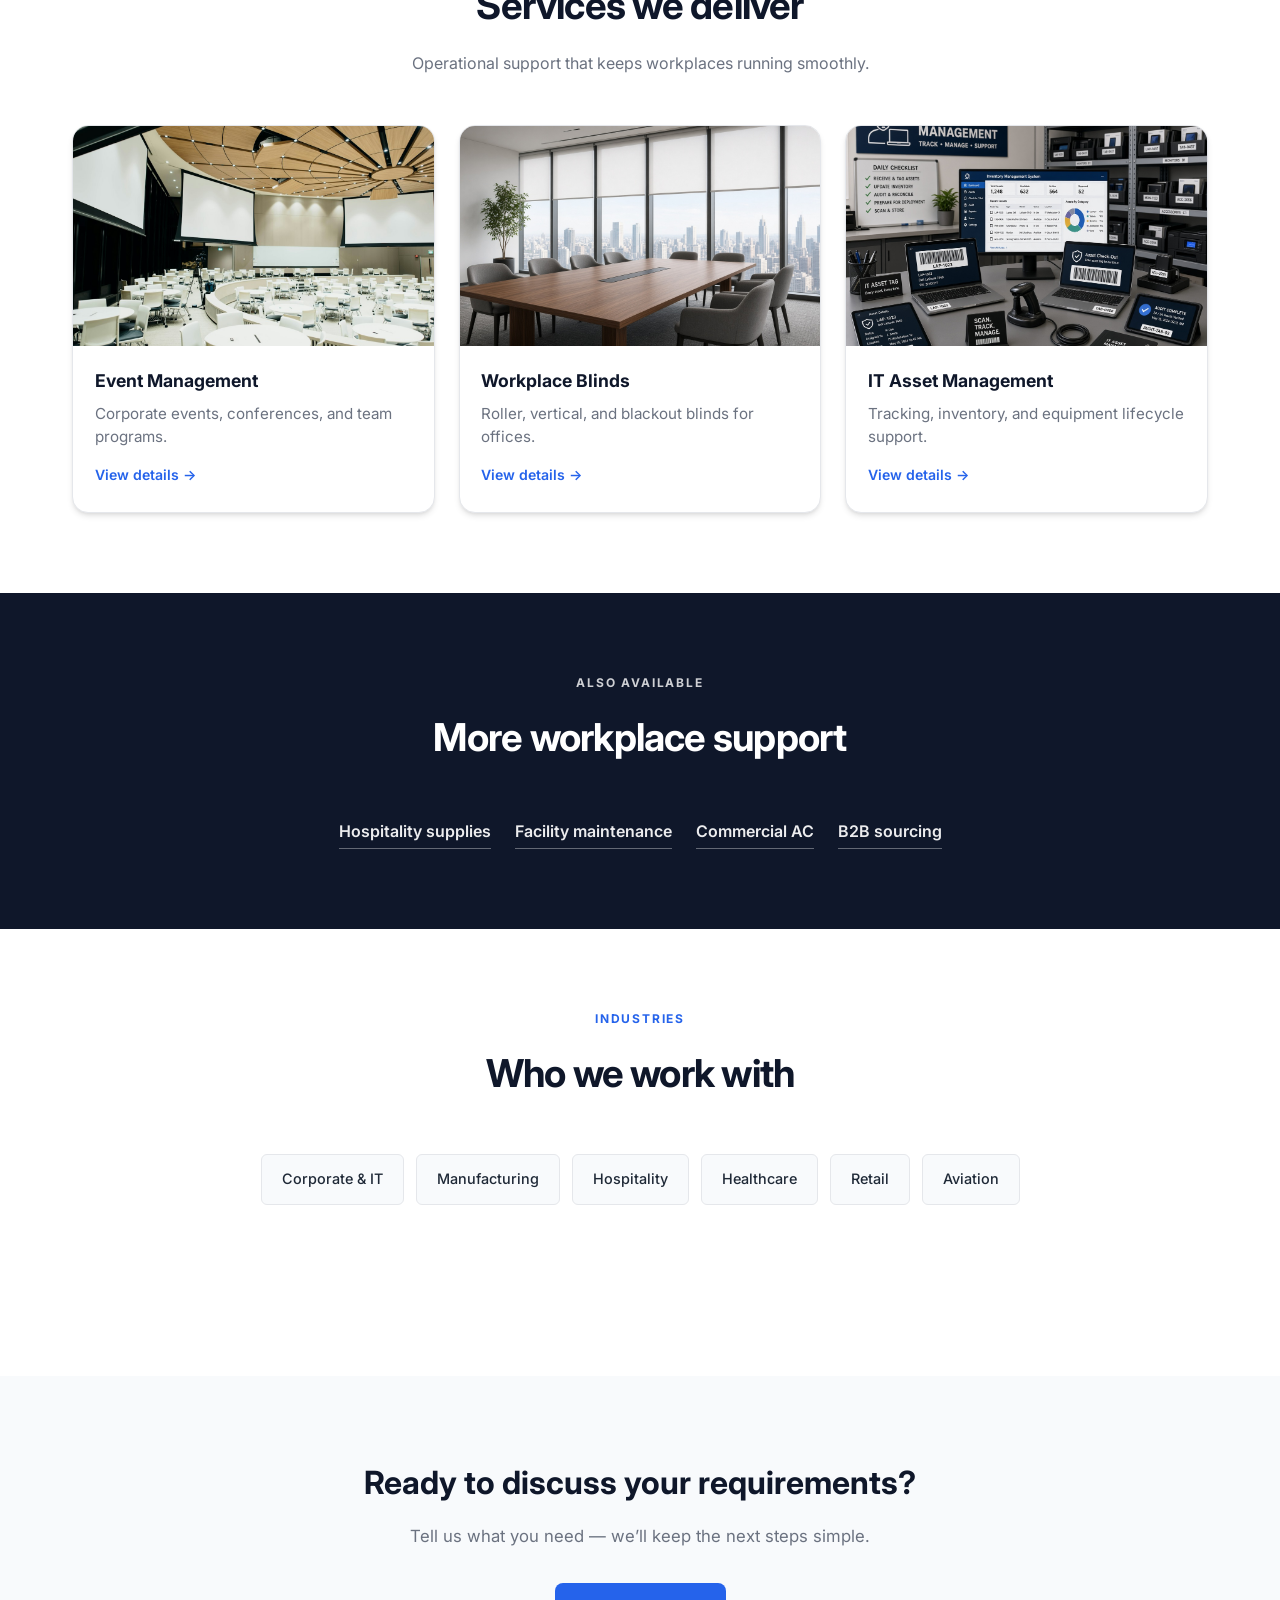
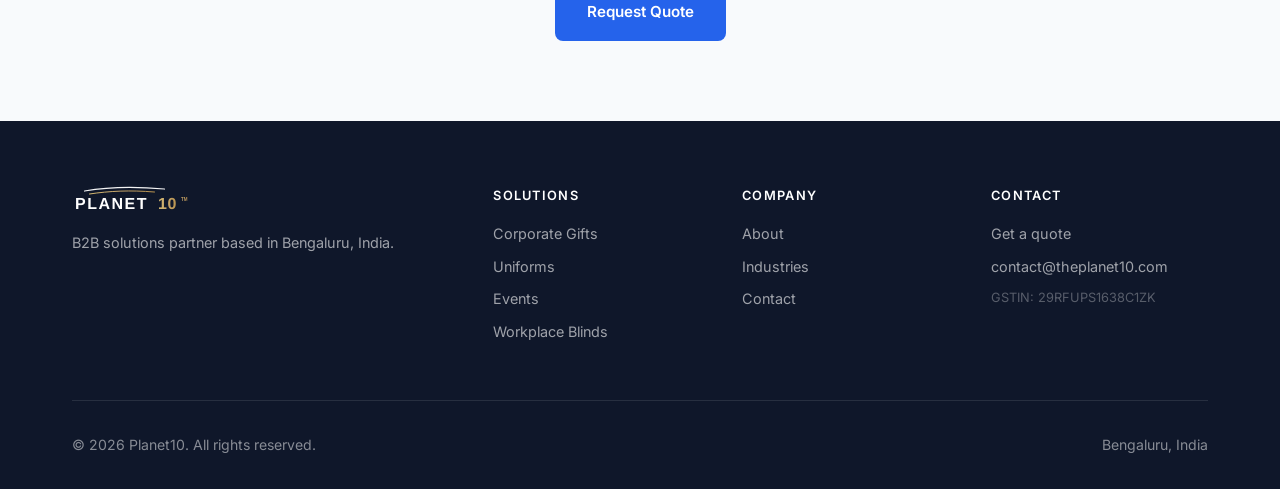
==== commit 1f6fbaaa: "Show gift sets for corporate gifts and keep the phone on Contact. Corporate gift cards and galleries" ====
--- a/index.html
+++ b/index.html
@@ -75,10 +75,10 @@
 
         <div class="offer-grid">
           <a class="offer-card" href="solutions.html#merchandise">
-            <img src="images/uniforms/jackets/clean/jacket-lineup-card.jpg" alt="Corporate gifts including branded jackets">
+            <img src="images/corporate-gifts/display/gift-hamper-full.jpg" alt="Corporate gift set with notebook, mug, and pens">
             <div class="offer-card-body">
               <h3>Corporate Gifts &amp; Welcome Kits</h3>
-              <p>Gift sets, onboarding kits, and branded jackets for employees and clients.</p>
+              <p>Gift sets, welcome kits, and client hampers.</p>
               <span class="offer-link">View details →</span>
             </div>
           </a>
@@ -202,7 +202,7 @@
           </div>
           <div>
             <h5>Contact</h5>
-            <a href="contact.html">Phone &amp; address</a>
+            <a href="contact.html#enquiryForm">Get a quote</a>
             <a href="mailto:contact@theplanet10.com">contact@theplanet10.com</a>
             <span class="footer-gstin">GSTIN: 29RFUPS1638C1ZK</span>
           </div>
--- a/css/styles.css
+++ b/css/styles.css
@@ -693,10 +693,11 @@
   font-size: 0.85rem;
   padding: 0.6rem 1.5rem;
   display: flex;
-  justify-content: space-between;
+  justify-content: center;
   align-items: center;
   flex-wrap: wrap;
   gap: 0.5rem;
+  text-align: center;
 }
 .top-bar a { color: rgba(255,255,255,0.85); }
 .top-bar a:hover { color: var(--accent-light); }
@@ -1979,8 +1980,7 @@
   background: #f5f7fb;
 }
 .offer-card[href*="apparel"] img,
-.offer-card[href*="uniforms"] img,
-.offer-card[href*="merchandise"] img {
+.offer-card[href*="uniforms"] img {
   object-fit: contain;
   padding: 0.75rem;
   background: #f5f7fb;
@@ -2113,6 +2113,12 @@
   margin: 0.35rem 0;
 }
 .contact-info a:hover { color: var(--accent); }
+.contact-phone {
+  font-size: 1.45rem;
+  font-weight: 600;
+  letter-spacing: 0.02em;
+  color: var(--primary) !important;
+}
 .social-row {
   display: flex;
   gap: 0.75rem;
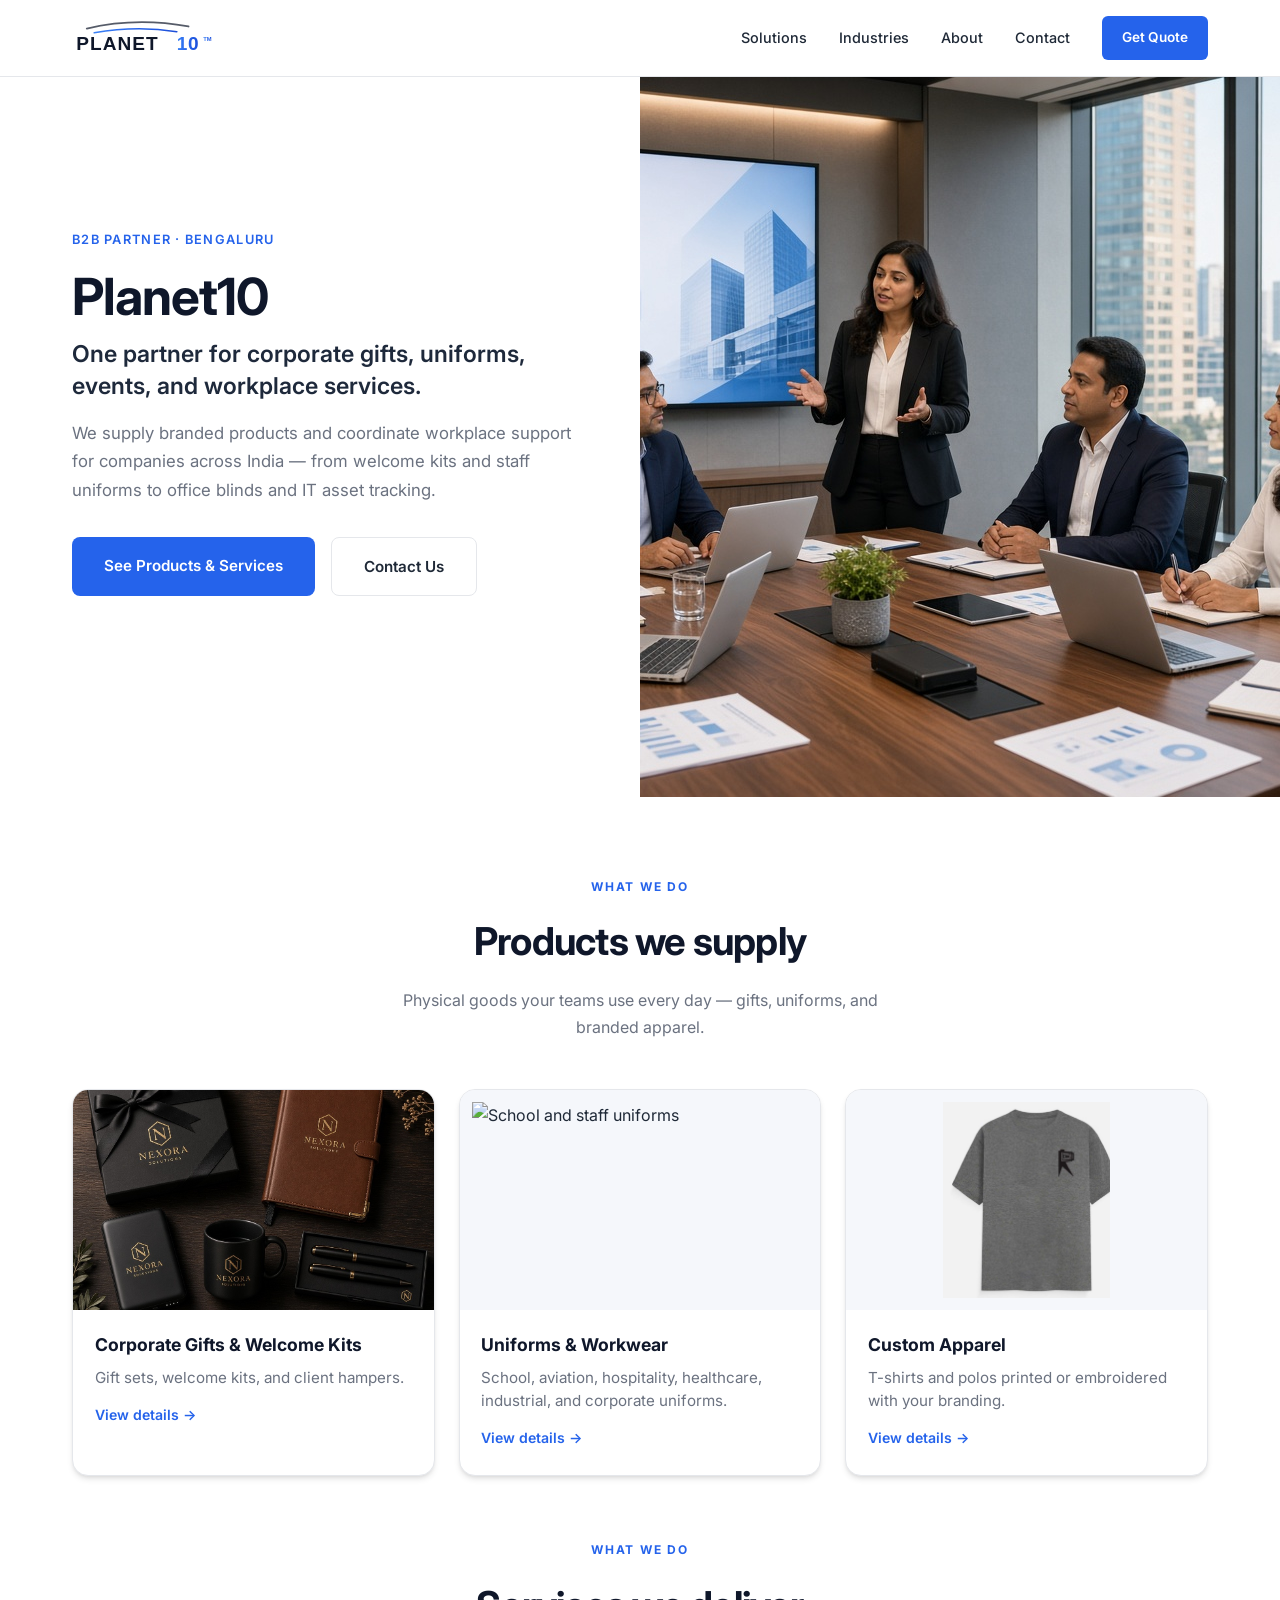
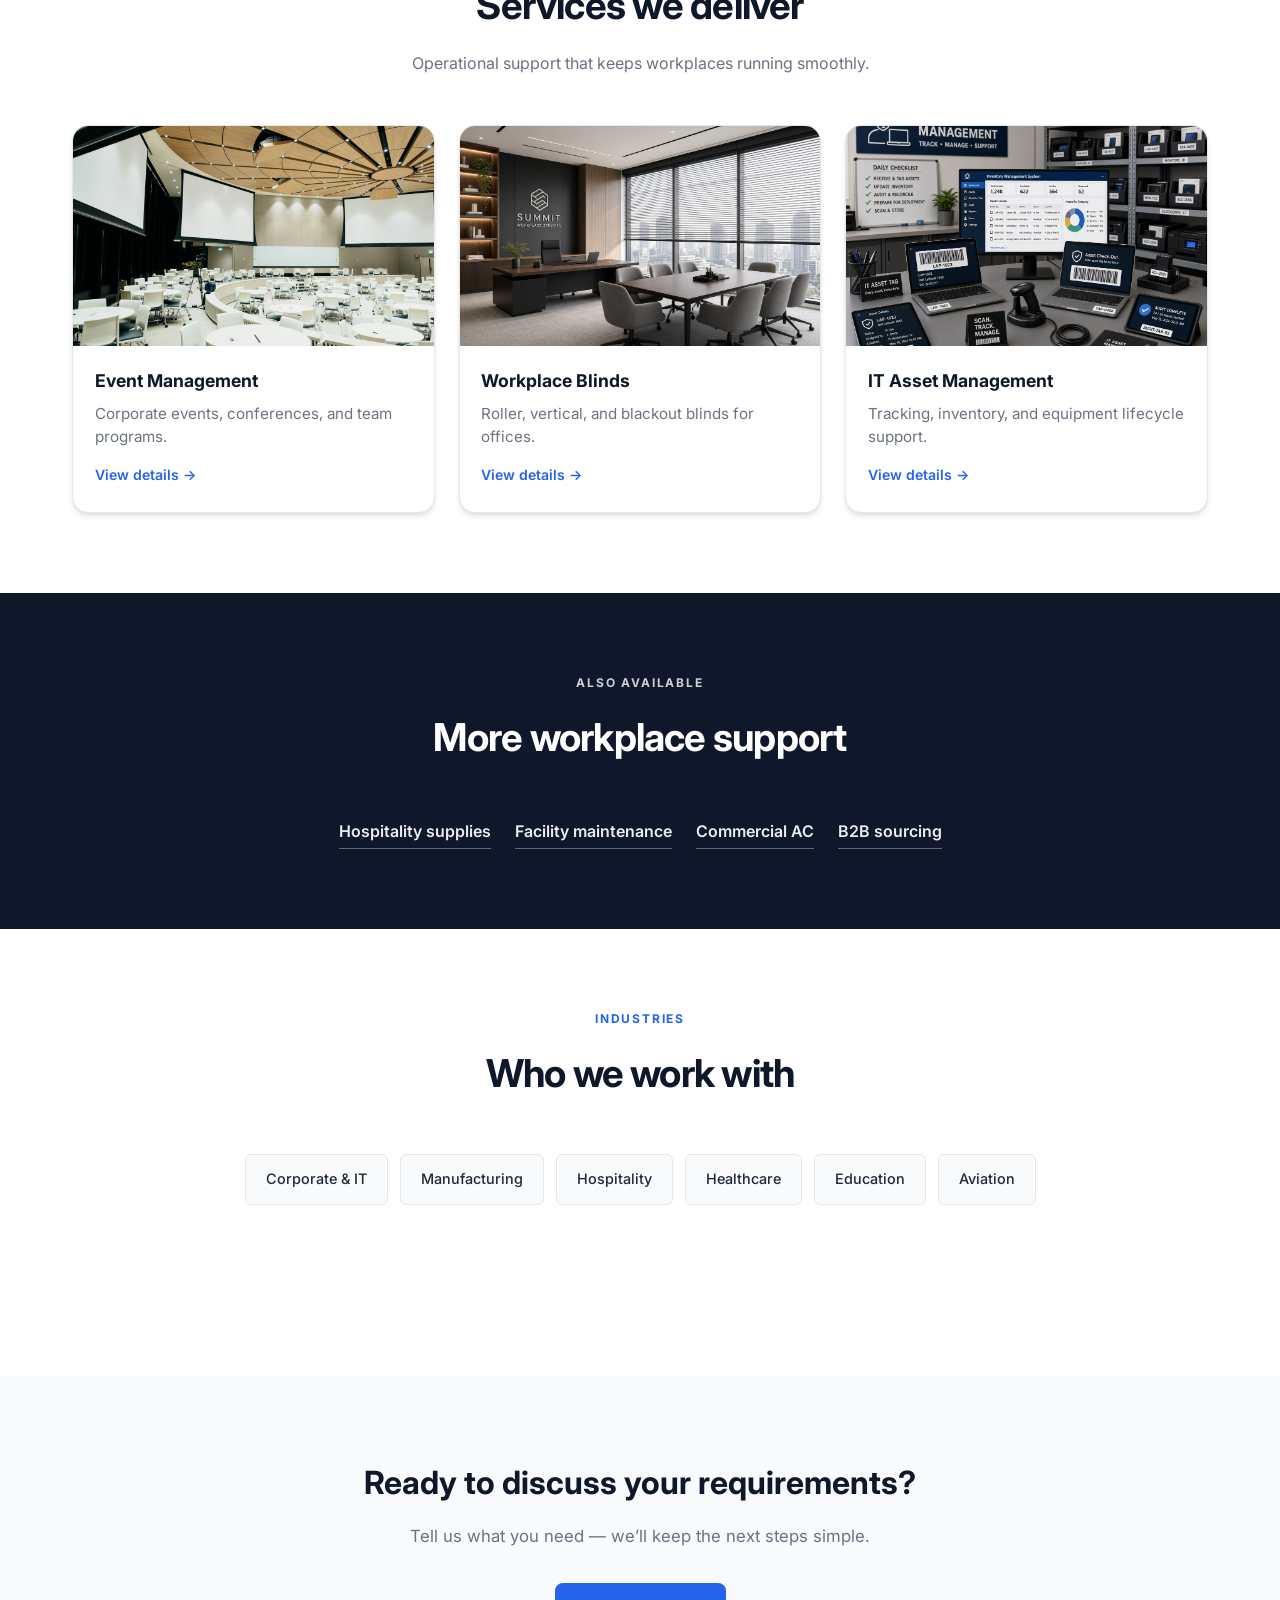
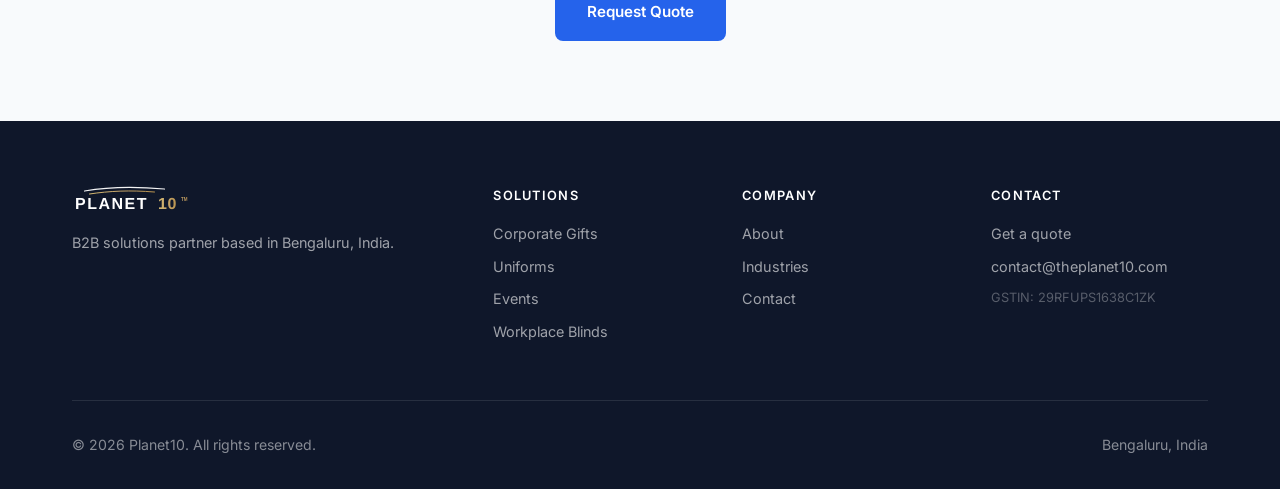
==== commit b96131c4: "Show gift sets for corporate gifts and keep the phone on Contact. Corporate gift cards and galleries" ====
--- a/index.html
+++ b/index.html
@@ -3,28 +3,9 @@
 <head>
   <meta charset="UTF-8" />
   <meta name="viewport" content="width=device-width, initial-scale=1.0" />
-  <title>Planet10 Corporate Solutions | B2B Business Solutions in Bangalore</title>
-  <meta name="description" content="Planet10 Corporate Solutions provides B2B corporate solutions including corporate uniforms, apparel, corporate gifting, IT asset management, facility management and workplace services in Bangalore and across India." />
+  <title>Planet10 | Corporate Solutions | Bengaluru</title>
+  <meta name="description" content="Planet10 — Corporate gifts, welcome kits, uniforms, event management, workplace blinds, and IT asset management in Bengaluru." />
   <meta name="robots" content="index, follow" />
-  <link rel="canonical" href="https://theplanet10.com/" />
-  <meta property="og:type" content="website" />
-  <meta property="og:title" content="Planet10 Corporate Solutions | B2B Business Solutions in Bangalore" />
-  <meta property="og:description" content="End-to-end B2B corporate solutions including uniforms, corporate apparel, gifting, IT asset management, facility management and workplace services." />
-  <meta property="og:url" content="https://theplanet10.com/" />
-  <meta property="og:image" content="https://theplanet10.com/images/logos/planet10-logo-dark.svg" />
-  <script type="application/ld+json">
-  {
-    "@context": "https://schema.org",
-    "@type": "Organization",
-    "name": "Planet10 Corporate Solutions",
-    "alternateName": "Planet10",
-    "url": "https://theplanet10.com/",
-    "logo": "https://theplanet10.com/images/logos/planet10-logo-dark.svg",
-    "description": "Planet10 Corporate Solutions provides B2B corporate solutions including corporate uniforms, apparel, corporate gifting, IT asset management, facility management and workplace services in Bangalore and across India.",
-    "email": "contact@theplanet10.com",
-    "telephone": "+91-9886518538"
-  }
-  </script>
   <link rel="preconnect" href="https://fonts.googleapis.com">
   <link rel="preconnect" href="https://fonts.gstatic.com" crossorigin>
   <link href="https://fonts.googleapis.com/css2?family=Inter:wght@400;500;600;700;800&display=swap" rel="stylesheet">
@@ -35,7 +16,7 @@
   <header class="header-minimal">
     <nav class="nav-container">
       <a class="logo" href="index.html">
-        <img src="images/logos/planet10-logo-dark.svg" alt="Planet10 Corporate Solutions" width="160" height="38" />
+        <img src="images/logos/planet10-logo-dark.svg" alt="Planet10" width="160" height="38" />
       </a>
       <button type="button" class="nav-toggle" aria-label="Open menu" aria-expanded="false">☰</button>
       <div class="nav-right">
@@ -52,8 +33,8 @@
     <section class="hero-split">
       <div class="hero-text">
         <p class="hero-tag">B2B Partner · Bengaluru</p>
-        <h1>Planet10 Corporate Solutions</h1>
-        <p class="hero-lead">End-to-end corporate solutions for businesses — from uniforms and corporate apparel to gifting, IT asset management, facility management and workplace services.</p>
+        <h1>Planet10</h1>
+        <p class="hero-lead">One partner for corporate gifts, uniforms, events, and workplace services.</p>
         <p class="hero-desc">We supply branded products and coordinate workplace support for companies across India — from welcome kits and staff uniforms to office blinds and IT asset tracking.</p>
         <div class="hero-cta">
           <a href="#what-we-do" class="btn-primary-lg">See Products &amp; Services</a>
@@ -83,15 +64,15 @@
             </div>
           </a>
           <a class="offer-card" href="solutions.html#uniforms">
-            <img src="images/corporate/uniform-flatlay.jpg" alt="Corporate office uniform: navy blazer, shirt, and trousers">
-            <div class="offer-card-body">
-              <h3>Corporate Uniforms</h3>
-              <p>Office wear, branded polos, and team apparel for corporate staff.</p>
+            <img src="images/school/school-uniforms.png" alt="School and staff uniforms">
+            <div class="offer-card-body">
+              <h3>Uniforms &amp; Workwear</h3>
+              <p>School, aviation, hospitality, healthcare, industrial, and corporate uniforms.</p>
               <span class="offer-link">View details →</span>
             </div>
           </a>
           <a class="offer-card" href="solutions.html#apparel">
-            <img src="images/corporate/polo-navy.jpg" alt="Navy corporate polo shirt">
+            <img src="images/custom-tshirts/custom-tee-front.jpg" alt="Custom branded apparel">
             <div class="offer-card-body">
               <h3>Custom Apparel</h3>
               <p>T-shirts and polos printed or embroidered with your branding.</p>
@@ -116,7 +97,7 @@
             </div>
           </a>
           <a class="offer-card" href="solutions.html#blinds">
-            <img src="images/corporate/office-blinds.jpg" alt="Office meeting room with roller blinds">
+            <img src="images/services/workplace-blinds.jpg" alt="Workplace blinds">
             <div class="offer-card-body">
               <h3>Workplace Blinds</h3>
               <p>Roller, vertical, and blackout blinds for offices.</p>
@@ -161,7 +142,7 @@
           <a href="industries.html#manufacturing">Manufacturing</a>
           <a href="industries.html#hospitality">Hospitality</a>
           <a href="industries.html#healthcare">Healthcare</a>
-          <a href="industries.html#retail">Retail</a>
+          <a href="industries.html#education">Education</a>
           <a href="industries.html#aviation">Aviation</a>
         </div>
         <p class="section-cta"><a href="industries.html" class="btn-outline">See all industries</a></p>
@@ -183,7 +164,7 @@
     <div class="container">
       <div class="footer-content">
         <div class="footer-brand">
-          <img src="images/logos/planet10-logo.svg" alt="Planet10 Corporate Solutions" width="140">
+          <img src="images/logos/planet10-logo.svg" alt="Planet10" width="140">
           <p>B2B solutions partner based in Bengaluru, India.</p>
         </div>
         <div class="footer-links">
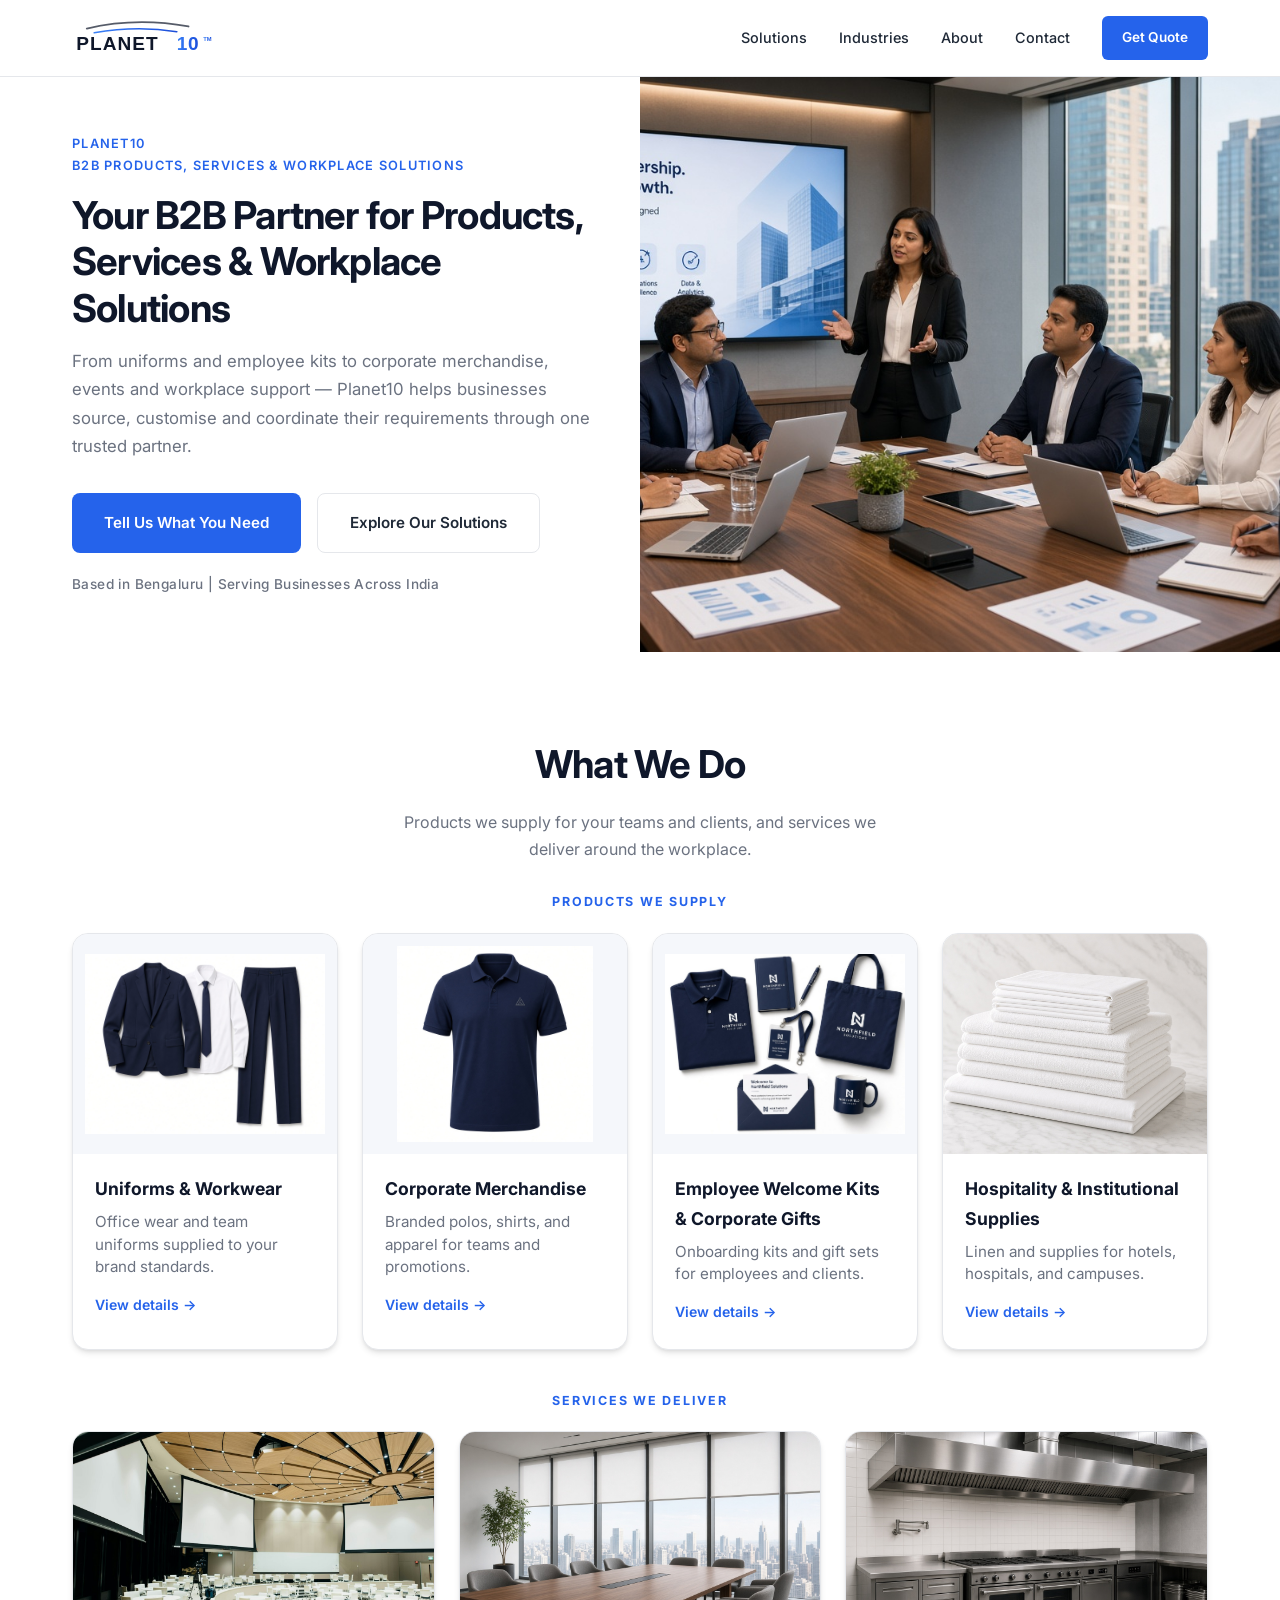
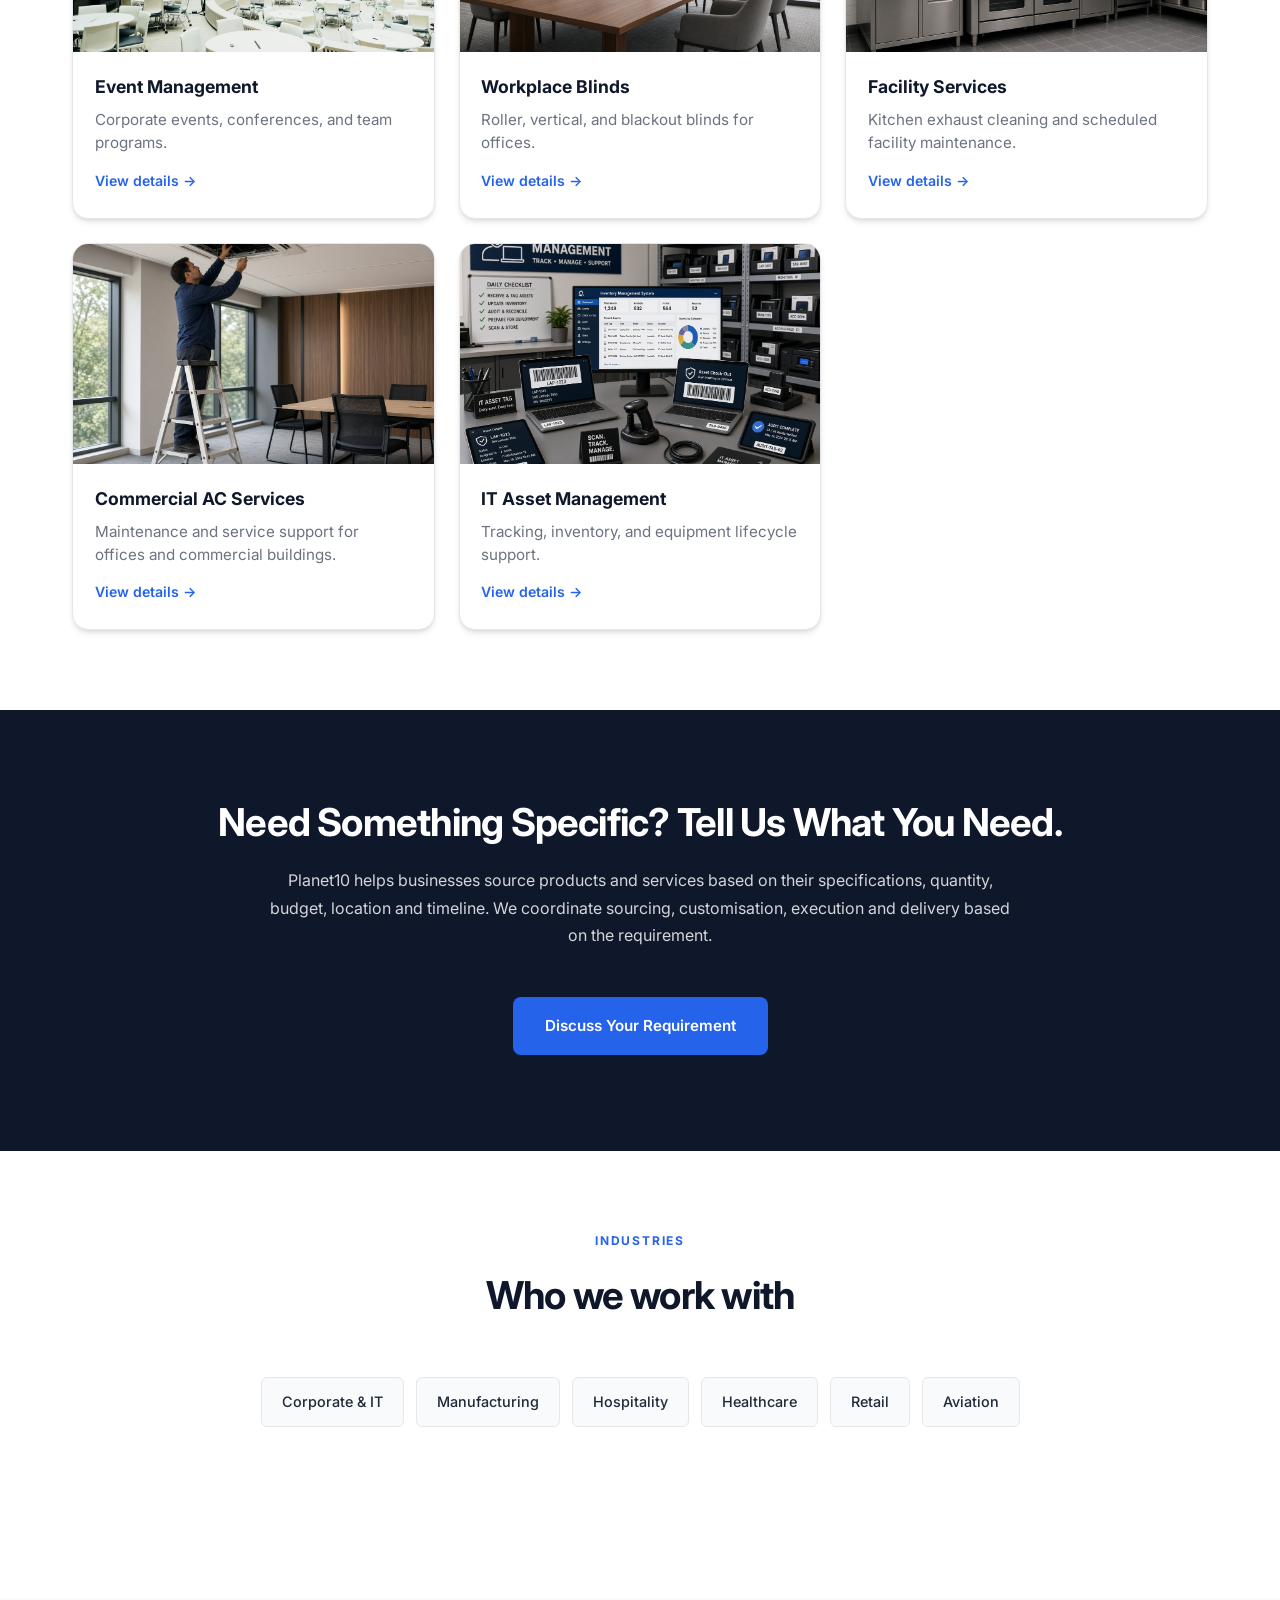
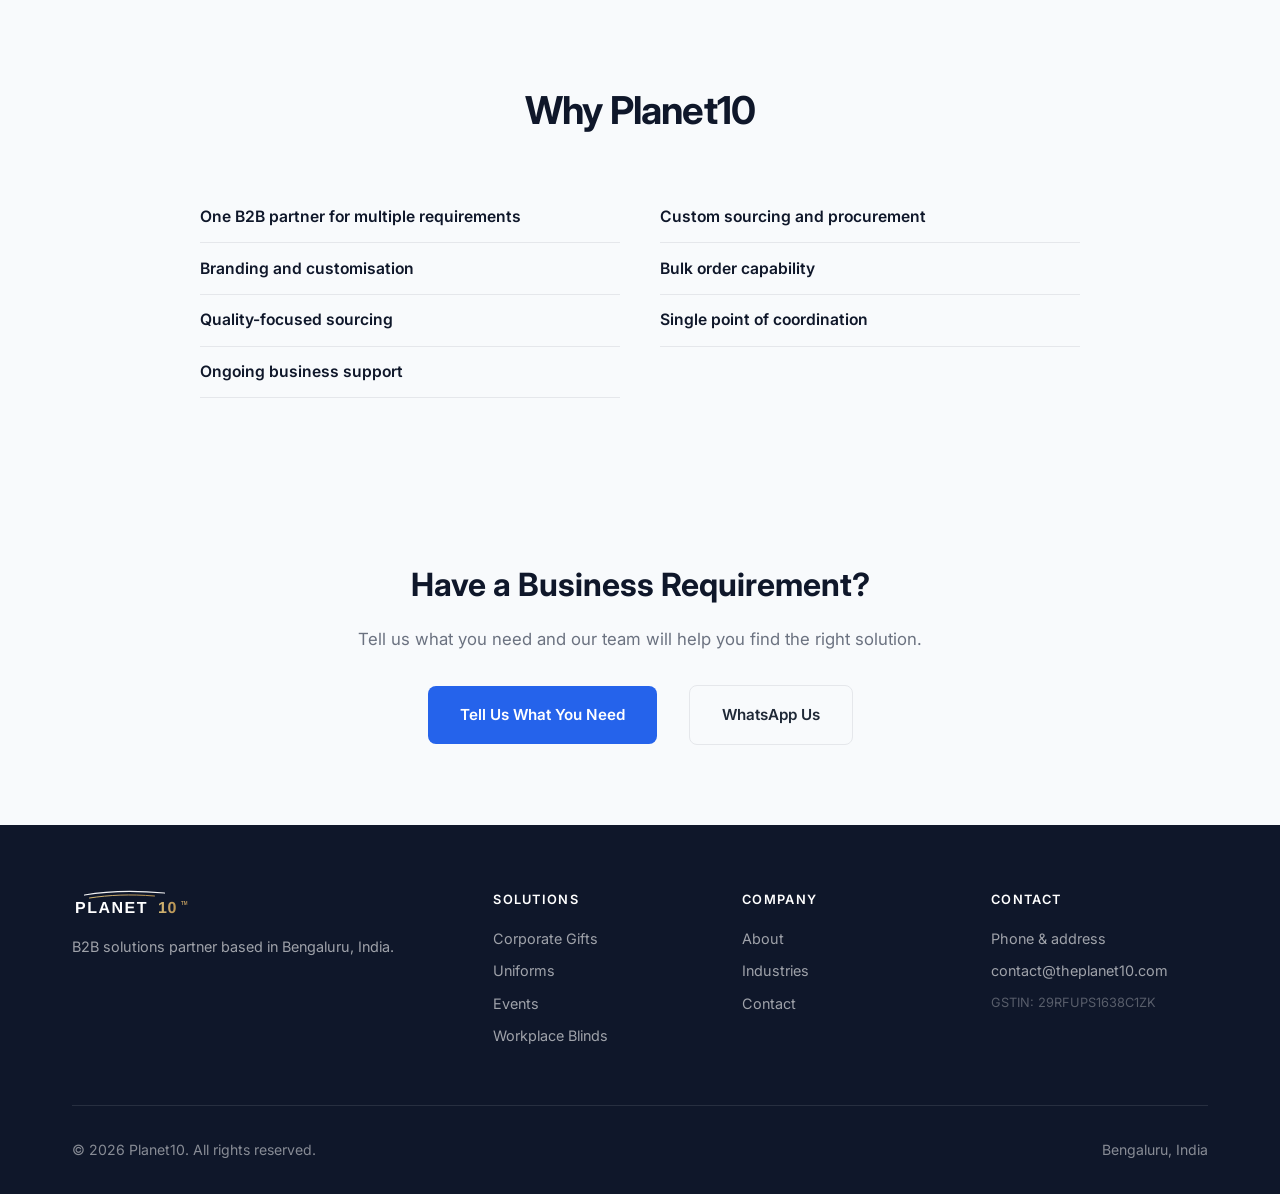
==== commit eb3d8088: "Reposition the homepage as a B2B products and services partner. The hero, product and service groups" ====
--- a/index.html
+++ b/index.html
@@ -3,9 +3,28 @@
 <head>
   <meta charset="UTF-8" />
   <meta name="viewport" content="width=device-width, initial-scale=1.0" />
-  <title>Planet10 | Corporate Solutions | Bengaluru</title>
-  <meta name="description" content="Planet10 — Corporate gifts, welcome kits, uniforms, event management, workplace blinds, and IT asset management in Bengaluru." />
+  <title>Planet10 Corporate Solutions | B2B Business Solutions in Bangalore</title>
+  <meta name="description" content="Planet10 Corporate Solutions provides B2B corporate solutions including corporate uniforms, apparel, corporate gifting, IT asset management, facility management and workplace services in Bangalore and across India." />
   <meta name="robots" content="index, follow" />
+  <link rel="canonical" href="https://theplanet10.com/" />
+  <meta property="og:type" content="website" />
+  <meta property="og:title" content="Planet10 Corporate Solutions | B2B Business Solutions in Bangalore" />
+  <meta property="og:description" content="End-to-end B2B corporate solutions including uniforms, corporate apparel, gifting, IT asset management, facility management and workplace services." />
+  <meta property="og:url" content="https://theplanet10.com/" />
+  <meta property="og:image" content="https://theplanet10.com/images/logos/planet10-logo-dark.svg" />
+  <script type="application/ld+json">
+  {
+    "@context": "https://schema.org",
+    "@type": "Organization",
+    "name": "Planet10 Corporate Solutions",
+    "alternateName": "Planet10",
+    "url": "https://theplanet10.com/",
+    "logo": "https://theplanet10.com/images/logos/planet10-logo-dark.svg",
+    "description": "Planet10 Corporate Solutions provides B2B corporate solutions including corporate uniforms, apparel, corporate gifting, IT asset management, facility management and workplace services in Bangalore and across India.",
+    "email": "contact@theplanet10.com",
+    "telephone": "+91-9886518538"
+  }
+  </script>
   <link rel="preconnect" href="https://fonts.googleapis.com">
   <link rel="preconnect" href="https://fonts.gstatic.com" crossorigin>
   <link href="https://fonts.googleapis.com/css2?family=Inter:wght@400;500;600;700;800&display=swap" rel="stylesheet">
@@ -16,7 +35,7 @@
   <header class="header-minimal">
     <nav class="nav-container">
       <a class="logo" href="index.html">
-        <img src="images/logos/planet10-logo-dark.svg" alt="Planet10" width="160" height="38" />
+        <img src="images/logos/planet10-logo-dark.svg" alt="Planet10 Corporate Solutions" width="160" height="38" />
       </a>
       <button type="button" class="nav-toggle" aria-label="Open menu" aria-expanded="false">☰</button>
       <div class="nav-right">
@@ -32,14 +51,14 @@
   <main>
     <section class="hero-split">
       <div class="hero-text">
-        <p class="hero-tag">B2B Partner · Bengaluru</p>
-        <h1>Planet10</h1>
-        <p class="hero-lead">One partner for corporate gifts, uniforms, events, and workplace services.</p>
-        <p class="hero-desc">We supply branded products and coordinate workplace support for companies across India — from welcome kits and staff uniforms to office blinds and IT asset tracking.</p>
+        <p class="hero-tag">Planet10<br>B2B Products, Services &amp; Workplace Solutions</p>
+        <h1>Your B2B Partner for Products, Services &amp; Workplace Solutions</h1>
+        <p class="hero-desc">From uniforms and employee kits to corporate merchandise, events and workplace support — Planet10 helps businesses source, customise and coordinate their requirements through one trusted partner.</p>
         <div class="hero-cta">
-          <a href="#what-we-do" class="btn-primary-lg">See Products &amp; Services</a>
-          <a href="contact.html" class="btn-secondary-lg">Contact Us</a>
-        </div>
+          <a href="contact.html" class="btn-primary-lg">Tell Us What You Need</a>
+          <a href="solutions.html" class="btn-secondary-lg">Explore Our Solutions</a>
+        </div>
+        <p class="hero-note">Based in Bengaluru | Serving Businesses Across India</p>
       </div>
       <div class="hero-image">
         <img src="images/hero/corporate-solutions.jpg" alt="Planet10 corporate solutions">
@@ -49,44 +68,47 @@
     <section id="what-we-do" class="section-light">
       <div class="container">
         <div class="section-head">
-          <p class="overline">What We Do</p>
-          <h2>Products we supply</h2>
-          <p class="section-sub">Physical goods your teams use every day — gifts, uniforms, and branded apparel.</p>
-        </div>
-
-        <div class="offer-grid">
+          <h2>What We Do</h2>
+          <p class="section-sub">Products we supply for your teams and clients, and services we deliver around the workplace.</p>
+        </div>
+
+        <h3 class="group-label">Products we supply</h3>
+        <div class="offer-grid offer-grid-4">
+          <a class="offer-card" href="solutions.html#uniforms">
+            <img src="images/corporate/uniform-flatlay.jpg" alt="Corporate office uniform: navy blazer, shirt, and trousers">
+            <div class="offer-card-body">
+              <h3>Uniforms &amp; Workwear</h3>
+              <p>Office wear and team uniforms supplied to your brand standards.</p>
+              <span class="offer-link">View details →</span>
+            </div>
+          </a>
+          <a class="offer-card" href="solutions.html#apparel">
+            <img src="images/corporate/polo-navy.jpg" alt="Navy corporate polo shirt">
+            <div class="offer-card-body">
+              <h3>Corporate Merchandise</h3>
+              <p>Branded polos, shirts, and apparel for teams and promotions.</p>
+              <span class="offer-link">View details →</span>
+            </div>
+          </a>
           <a class="offer-card" href="solutions.html#merchandise">
-            <img src="images/corporate-gifts/display/gift-hamper-full.jpg" alt="Corporate gift set with notebook, mug, and pens">
-            <div class="offer-card-body">
-              <h3>Corporate Gifts &amp; Welcome Kits</h3>
-              <p>Gift sets, welcome kits, and client hampers.</p>
-              <span class="offer-link">View details →</span>
-            </div>
-          </a>
-          <a class="offer-card" href="solutions.html#uniforms">
-            <img src="images/school/school-uniforms.png" alt="School and staff uniforms">
-            <div class="offer-card-body">
-              <h3>Uniforms &amp; Workwear</h3>
-              <p>School, aviation, hospitality, healthcare, industrial, and corporate uniforms.</p>
-              <span class="offer-link">View details →</span>
-            </div>
-          </a>
-          <a class="offer-card" href="solutions.html#apparel">
-            <img src="images/custom-tshirts/custom-tee-front.jpg" alt="Custom branded apparel">
-            <div class="offer-card-body">
-              <h3>Custom Apparel</h3>
-              <p>T-shirts and polos printed or embroidered with your branding.</p>
-              <span class="offer-link">View details →</span>
-            </div>
-          </a>
-        </div>
-
-        <div class="section-head" style="margin-top:4rem;">
-          <p class="overline">What We Do</p>
-          <h2>Services we deliver</h2>
-          <p class="section-sub">Operational support that keeps workplaces running smoothly.</p>
-        </div>
-
+            <img src="images/corporate-gifts/display/welcome-kit-full.jpg" alt="Employee welcome kit with notebook, mug, and tote">
+            <div class="offer-card-body">
+              <h3>Employee Welcome Kits &amp; Corporate Gifts</h3>
+              <p>Onboarding kits and gift sets for employees and clients.</p>
+              <span class="offer-link">View details →</span>
+            </div>
+          </a>
+          <a class="offer-card" href="solutions.html#hospitality-supplies">
+            <img src="images/hotel/linen.jpg" alt="Hotel linen and towels">
+            <div class="offer-card-body">
+              <h3>Hospitality &amp; Institutional Supplies</h3>
+              <p>Linen and supplies for hotels, hospitals, and campuses.</p>
+              <span class="offer-link">View details →</span>
+            </div>
+          </a>
+        </div>
+
+        <h3 class="group-label">Services we deliver</h3>
         <div class="offer-grid">
           <a class="offer-card" href="solutions.html#events">
             <img src="images/events/conference-event.jpg" alt="Corporate event management">
@@ -97,13 +119,29 @@
             </div>
           </a>
           <a class="offer-card" href="solutions.html#blinds">
-            <img src="images/services/workplace-blinds.jpg" alt="Workplace blinds">
+            <img src="images/corporate/office-blinds.jpg" alt="Office meeting room with roller blinds">
             <div class="offer-card-body">
               <h3>Workplace Blinds</h3>
               <p>Roller, vertical, and blackout blinds for offices.</p>
               <span class="offer-link">View details →</span>
             </div>
           </a>
+          <a class="offer-card" href="solutions.html#chimney">
+            <img src="images/services/kitchen-exhaust.jpg" alt="Commercial kitchen exhaust service">
+            <div class="offer-card-body">
+              <h3>Facility Services</h3>
+              <p>Kitchen exhaust cleaning and scheduled facility maintenance.</p>
+              <span class="offer-link">View details →</span>
+            </div>
+          </a>
+          <a class="offer-card" href="solutions.html#ac-services">
+            <img src="images/services/commercial-ac.jpg" alt="Commercial air-conditioning service">
+            <div class="offer-card-body">
+              <h3>Commercial AC Services</h3>
+              <p>Maintenance and service support for offices and commercial buildings.</p>
+              <span class="offer-link">View details →</span>
+            </div>
+          </a>
           <a class="offer-card" href="solutions.html#it-assets">
             <img src="images/services/it-asset-management.jpg" alt="IT asset management">
             <div class="offer-card-body">
@@ -119,15 +157,10 @@
     <section class="section-dark">
       <div class="container">
         <div class="section-head light">
-          <p class="overline">Also Available</p>
-          <h2>More workplace support</h2>
-        </div>
-        <div class="simple-link-row">
-          <a href="solutions.html#hospitality-supplies">Hospitality supplies</a>
-          <a href="solutions.html#chimney">Facility maintenance</a>
-          <a href="solutions.html#ac-services">Commercial AC</a>
-          <a href="solutions.html#sourcing">B2B sourcing</a>
-        </div>
+          <h2>Need Something Specific? Tell Us What You Need.</h2>
+          <p class="section-sub">Planet10 helps businesses source products and services based on their specifications, quantity, budget, location and timeline. We coordinate sourcing, customisation, execution and delivery based on the requirement.</p>
+        </div>
+        <p class="section-cta"><a class="btn-primary-lg" href="contact.html">Discuss Your Requirement</a></p>
       </div>
     </section>
 
@@ -142,19 +175,37 @@
           <a href="industries.html#manufacturing">Manufacturing</a>
           <a href="industries.html#hospitality">Hospitality</a>
           <a href="industries.html#healthcare">Healthcare</a>
-          <a href="industries.html#education">Education</a>
+          <a href="industries.html#retail">Retail</a>
           <a href="industries.html#aviation">Aviation</a>
         </div>
         <p class="section-cta"><a href="industries.html" class="btn-outline">See all industries</a></p>
       </div>
     </section>
 
+    <section class="section-light why-home">
+      <div class="container">
+        <div class="section-head">
+          <h2>Why Planet10</h2>
+        </div>
+        <ul class="reason-list">
+          <li>One B2B partner for multiple requirements</li>
+          <li>Custom sourcing and procurement</li>
+          <li>Branding and customisation</li>
+          <li>Bulk order capability</li>
+          <li>Quality-focused sourcing</li>
+          <li>Single point of coordination</li>
+          <li>Ongoing business support</li>
+        </ul>
+      </div>
+    </section>
+
     <section class="section-cta-final">
       <div class="container">
-        <h2>Ready to discuss your requirements?</h2>
-        <p>Tell us what you need — we’ll keep the next steps simple.</p>
+        <h2>Have a Business Requirement?</h2>
+        <p>Tell us what you need and our team will help you find the right solution.</p>
         <div class="cta-buttons">
-          <a href="contact.html" class="btn-primary-lg">Request Quote</a>
+          <a href="contact.html" class="btn-primary-lg">Tell Us What You Need</a>
+          <a href="https://wa.me/919886518538" class="btn-secondary-lg" target="_blank" rel="noopener noreferrer">WhatsApp Us</a>
         </div>
       </div>
     </section>
@@ -164,7 +215,7 @@
     <div class="container">
       <div class="footer-content">
         <div class="footer-brand">
-          <img src="images/logos/planet10-logo.svg" alt="Planet10" width="140">
+          <img src="images/logos/planet10-logo.svg" alt="Planet10 Corporate Solutions" width="140">
           <p>B2B solutions partner based in Bengaluru, India.</p>
         </div>
         <div class="footer-links">
@@ -183,7 +234,7 @@
           </div>
           <div>
             <h5>Contact</h5>
-            <a href="contact.html#enquiryForm">Get a quote</a>
+            <a href="contact.html">Phone &amp; address</a>
             <a href="mailto:contact@theplanet10.com">contact@theplanet10.com</a>
             <span class="footer-gstin">GSTIN: 29RFUPS1638C1ZK</span>
           </div>
--- a/css/styles.css
+++ b/css/styles.css
@@ -100,13 +100,11 @@
 .hero-split {
   display: grid;
   grid-template-columns: 1fr 1fr;
-  min-height: 80vh;
-  align-items: center;
+  align-items: stretch;
 }
 
 .hero-text {
-  padding: 4rem;
-  padding-left: calc((100vw - 1200px) / 2 + 2rem);
+  padding: 3.5rem 2.5rem 3.5rem max(2rem, calc((100vw - 1200px) / 2 + 2rem));
 }
 
 .hero-tag {
@@ -119,12 +117,13 @@
 }
 
 .hero-text h1 {
-  font-size: clamp(2.25rem, 4vw, 3.25rem);
+  font-size: clamp(1.85rem, 3vw, 2.65rem);
   font-weight: 700;
-  line-height: 1.15;
-  color: var(--primary);
-  margin: 0 0 0.75rem;
+  line-height: 1.2;
+  color: var(--primary);
+  margin: 0 0 1rem;
   letter-spacing: -0.02em;
+  max-width: 640px;
 }
 
 .hero-lead {
@@ -148,7 +147,15 @@
   display: flex;
   gap: 1rem;
   flex-wrap: wrap;
-  margin-bottom: 3rem;
+  margin-bottom: 0;
+}
+
+.hero-note {
+  margin: 1.25rem 0 0;
+  font-size: 0.85rem;
+  font-weight: 500;
+  letter-spacing: 0.03em;
+  color: var(--muted);
 }
 
 .btn-primary-lg {
@@ -207,7 +214,7 @@
 
 .hero-image {
   height: 100%;
-  min-height: 500px;
+  min-height: 420px;
   position: relative;
   overflow: hidden;
 }
@@ -693,11 +700,10 @@
   font-size: 0.85rem;
   padding: 0.6rem 1.5rem;
   display: flex;
-  justify-content: center;
+  justify-content: space-between;
   align-items: center;
   flex-wrap: wrap;
   gap: 0.5rem;
-  text-align: center;
 }
 .top-bar a { color: rgba(255,255,255,0.85); }
 .top-bar a:hover { color: var(--accent-light); }
@@ -1980,7 +1986,8 @@
   background: #f5f7fb;
 }
 .offer-card[href*="apparel"] img,
-.offer-card[href*="uniforms"] img {
+.offer-card[href*="uniforms"] img,
+.offer-card[href*="merchandise"] img {
   object-fit: contain;
   padding: 0.75rem;
   background: #f5f7fb;
@@ -2113,12 +2120,6 @@
   margin: 0.35rem 0;
 }
 .contact-info a:hover { color: var(--accent); }
-.contact-phone {
-  font-size: 1.45rem;
-  font-weight: 600;
-  letter-spacing: 0.02em;
-  color: var(--primary) !important;
-}
 .social-row {
   display: flex;
   gap: 0.75rem;
@@ -2577,3 +2578,84 @@
   .stats-row { gap: 2rem; }
   .stat-item strong { font-size: 2.5rem; }
 }
+
+/* Homepage positioning */
+.group-label {
+  margin: 2.5rem 0 1.25rem;
+  text-align: center;
+  font-size: 0.78rem;
+  font-weight: 700;
+  letter-spacing: 0.14em;
+  text-transform: uppercase;
+  color: var(--accent);
+}
+#what-we-do .section-head { margin-bottom: 1.75rem; }
+#what-we-do .group-label:first-of-type { margin-top: 0; }
+
+.offer-grid-4 { grid-template-columns: repeat(4, minmax(0, 1fr)); }
+
+.section-head.light .section-sub,
+.section-dark .section-sub {
+  color: rgba(255, 255, 255, 0.82);
+  max-width: 740px;
+}
+
+.why-home { background: var(--surface); }
+.reason-list {
+  list-style: none;
+  margin: 0 auto;
+  padding: 0;
+  max-width: 880px;
+  display: grid;
+  grid-template-columns: 1fr 1fr;
+  gap: 0 2.5rem;
+}
+.reason-list li {
+  padding: 0.9rem 0;
+  border-bottom: 1px solid var(--border);
+  color: var(--primary);
+  font-weight: 600;
+  font-size: 0.98rem;
+  line-height: 1.4;
+}
+
+.hero-cta .btn-primary-lg,
+.hero-cta .btn-secondary-lg,
+.cta-buttons .btn-primary-lg,
+.cta-buttons .btn-secondary-lg,
+.section-dark .section-cta .btn-primary-lg {
+  display: inline-flex;
+  align-items: center;
+  justify-content: center;
+  min-height: 48px;
+  text-align: center;
+}
+
+@media (max-width: 1024px) {
+  .offer-grid-4 { grid-template-columns: repeat(2, minmax(0, 1fr)); }
+  .hero-desc,
+  .hero-text h1 { margin-left: auto; margin-right: auto; }
+}
+
+@media (max-width: 768px) {
+  .offer-grid-4,
+  .reason-list { grid-template-columns: 1fr; }
+}
+
+@media (max-width: 430px) {
+  .hero-text { padding: 2rem 1rem; }
+  .hero-text h1 { font-size: 1.65rem; }
+  .hero-desc { font-size: 0.98rem; margin-bottom: 1.5rem; }
+  .hero-image { min-height: 200px; }
+  .hero-cta,
+  .cta-buttons,
+  .section-dark .section-cta { width: 100%; }
+  .hero-cta .btn-primary-lg,
+  .hero-cta .btn-secondary-lg,
+  .cta-buttons .btn-primary-lg,
+  .cta-buttons .btn-secondary-lg,
+  .section-dark .section-cta .btn-primary-lg {
+    width: 100%;
+  }
+  .container { padding-left: 1rem; padding-right: 1rem; }
+}
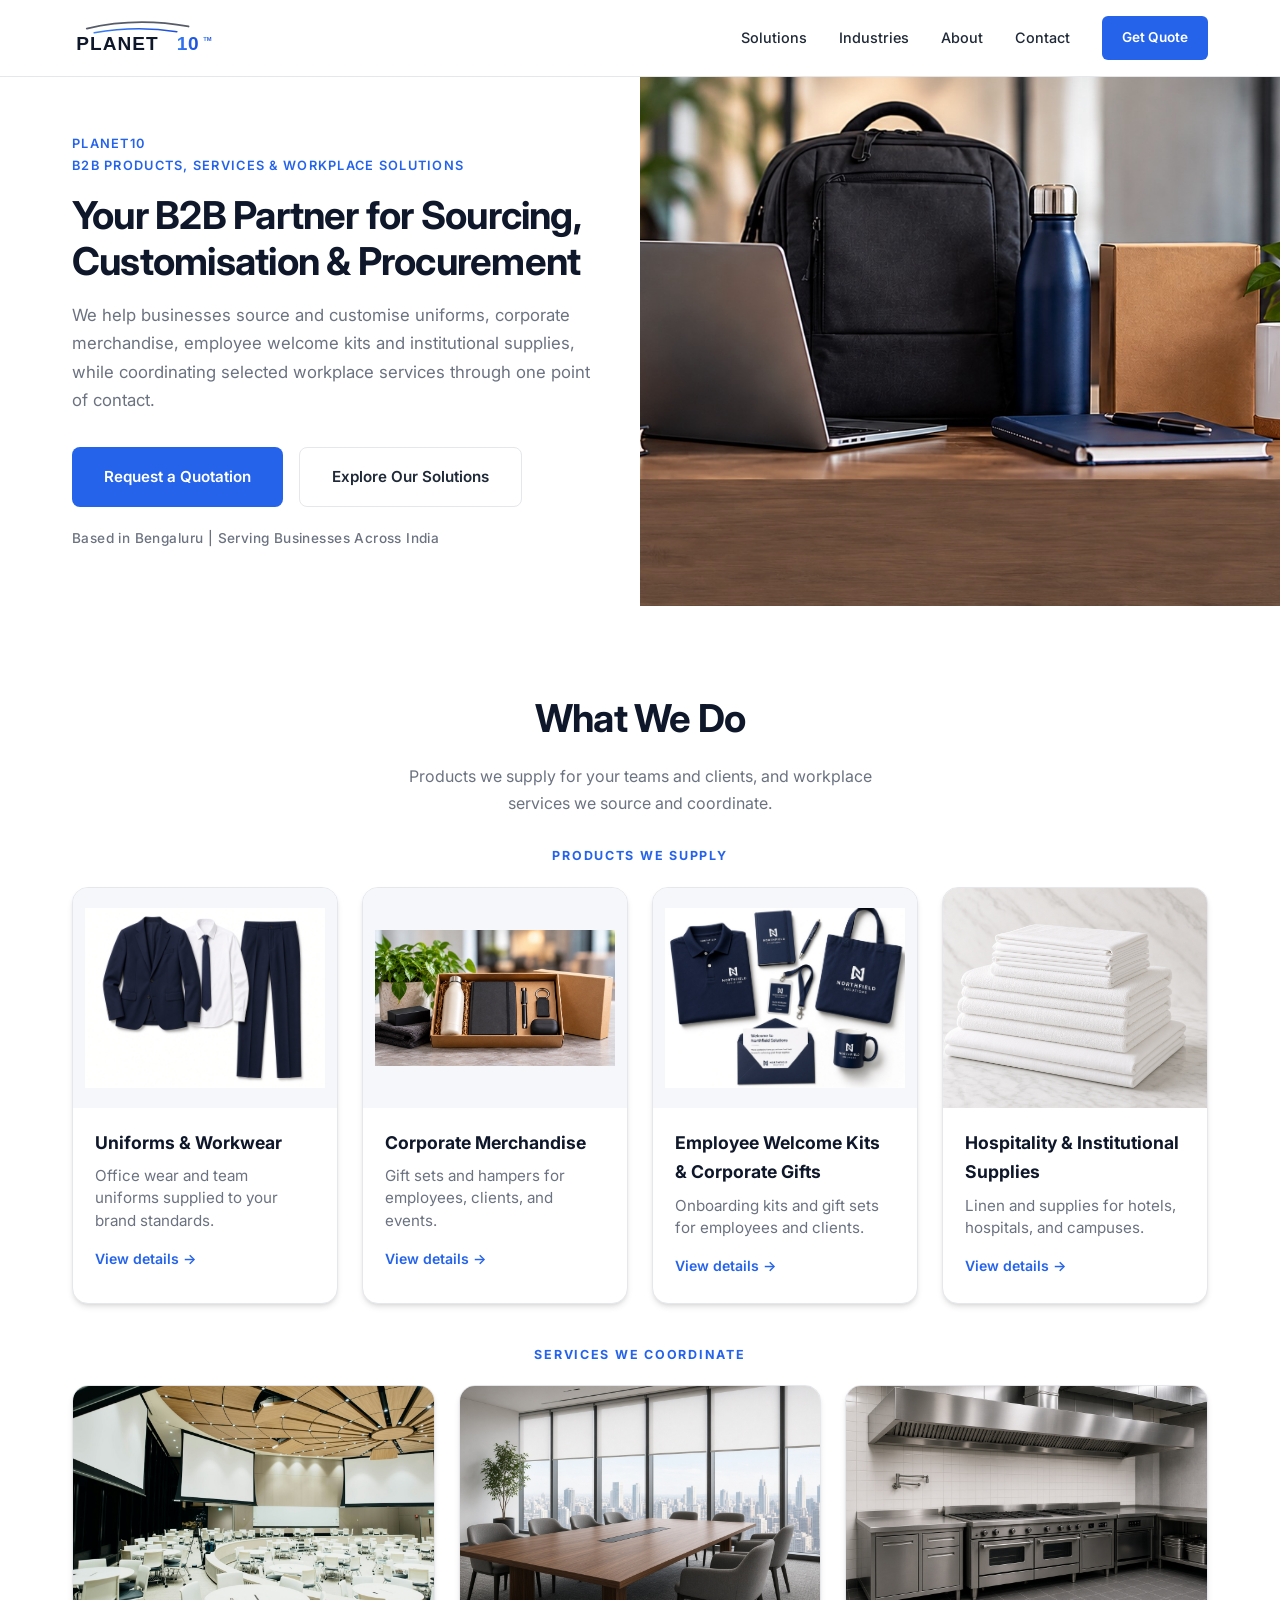
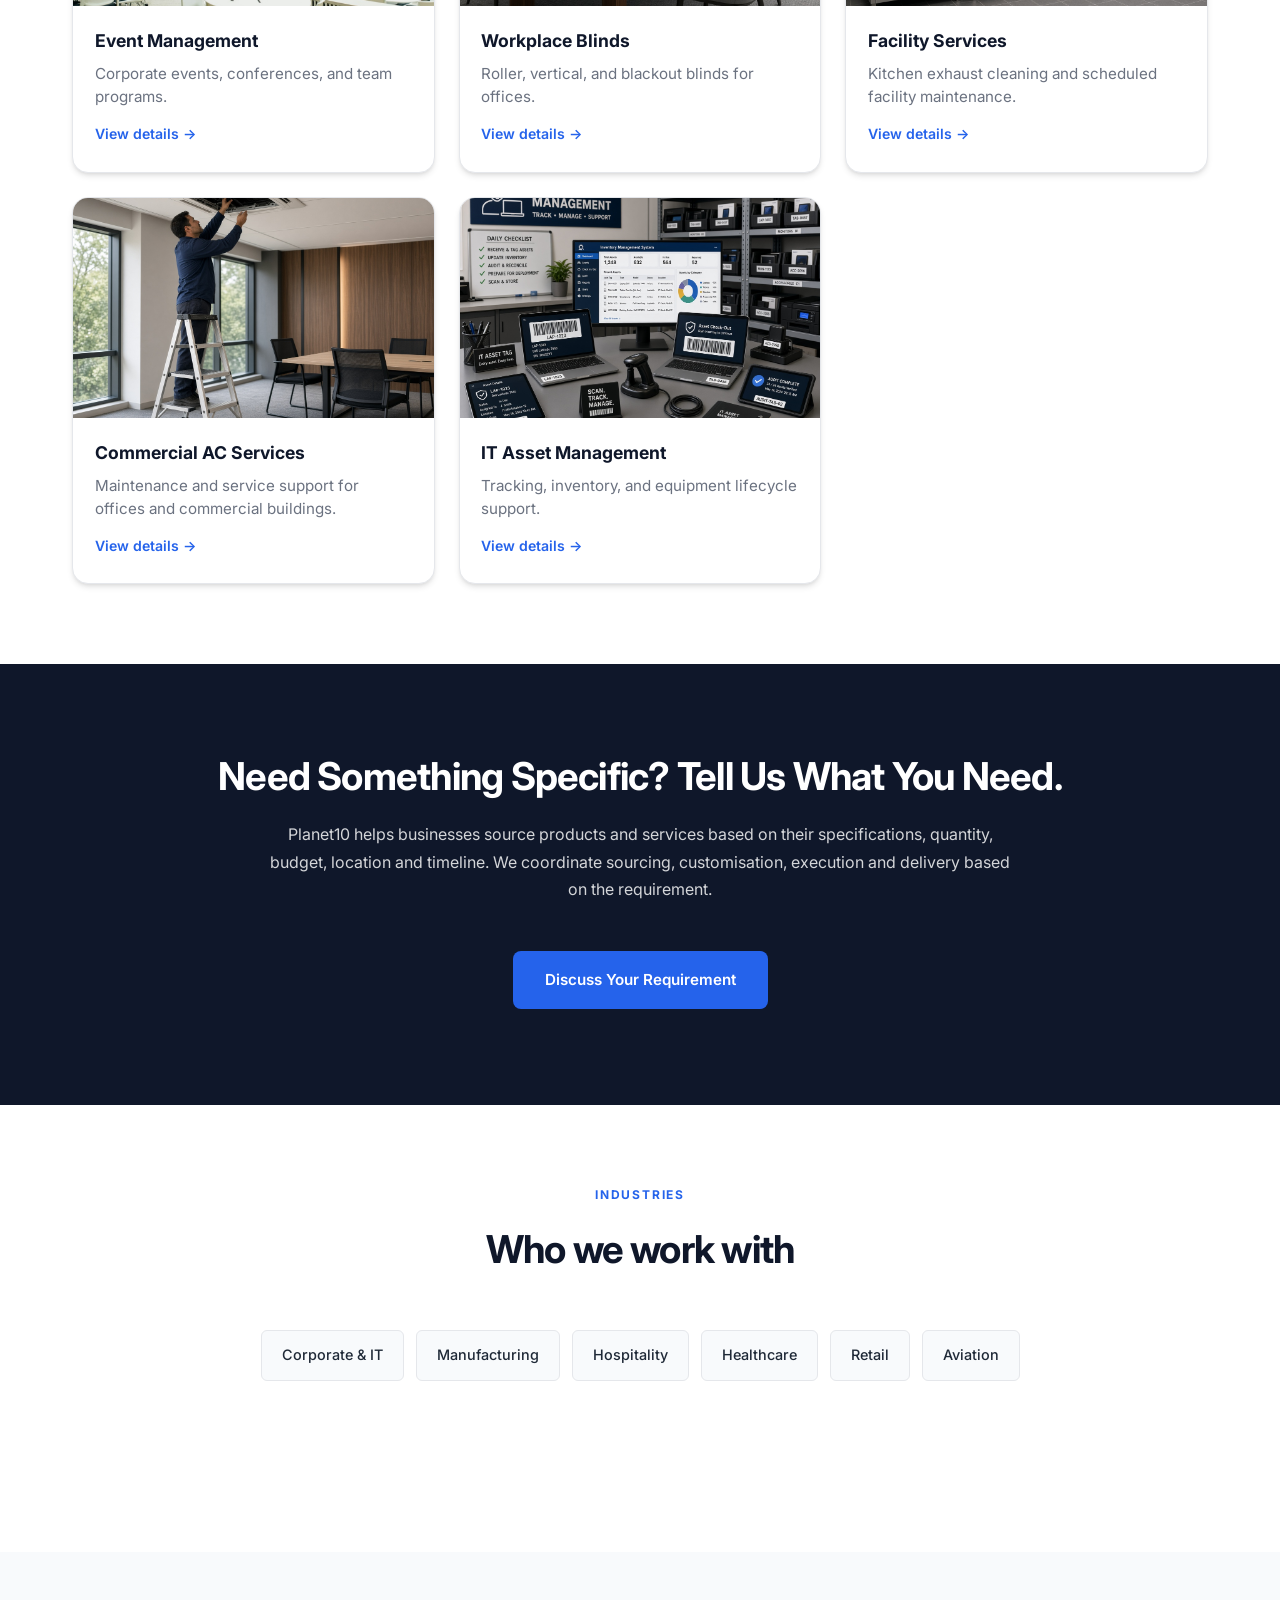
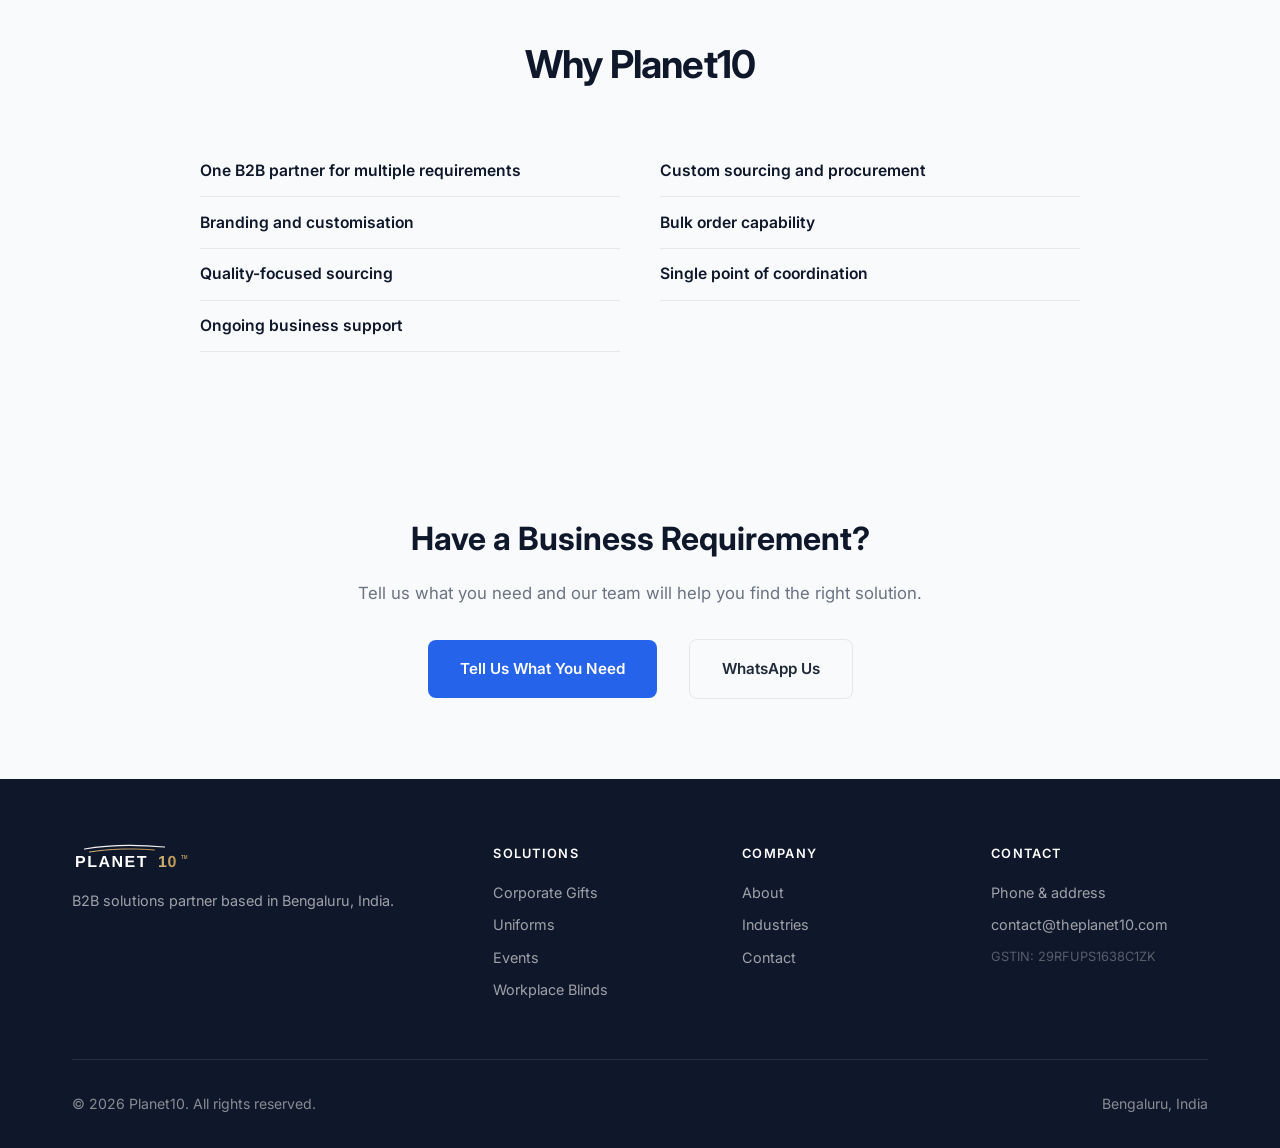
==== commit 282747e0: "Update Planet10 homepage positioning and imagery Co-authored-by: beingkmr <beingkmr@users.noreply.gi" ====
--- a/index.html
+++ b/index.html
@@ -52,16 +52,16 @@
     <section class="hero-split">
       <div class="hero-text">
         <p class="hero-tag">Planet10<br>B2B Products, Services &amp; Workplace Solutions</p>
-        <h1>Your B2B Partner for Products, Services &amp; Workplace Solutions</h1>
-        <p class="hero-desc">From uniforms and employee kits to corporate merchandise, events and workplace support — Planet10 helps businesses source, customise and coordinate their requirements through one trusted partner.</p>
+        <h1>Your B2B Partner for Sourcing, Customisation &amp; Procurement</h1>
+        <p class="hero-desc">We help businesses source and customise uniforms, corporate merchandise, employee welcome kits and institutional supplies, while coordinating selected workplace services through one point of contact.</p>
         <div class="hero-cta">
-          <a href="contact.html" class="btn-primary-lg">Tell Us What You Need</a>
+          <a href="contact.html" class="btn-primary-lg">Request a Quotation</a>
           <a href="solutions.html" class="btn-secondary-lg">Explore Our Solutions</a>
         </div>
         <p class="hero-note">Based in Bengaluru | Serving Businesses Across India</p>
       </div>
       <div class="hero-image">
-        <img src="images/hero/corporate-solutions.jpg" alt="Planet10 corporate solutions">
+        <img src="images/planet10-assets/planet10-b2b-hero.png" alt="Corporate apparel and workplace products arranged for business procurement.">
       </div>
     </section>
 
@@ -69,7 +69,7 @@
       <div class="container">
         <div class="section-head">
           <h2>What We Do</h2>
-          <p class="section-sub">Products we supply for your teams and clients, and services we deliver around the workplace.</p>
+          <p class="section-sub">Products we supply for your teams and clients, and workplace services we source and coordinate.</p>
         </div>
 
         <h3 class="group-label">Products we supply</h3>
@@ -82,11 +82,11 @@
               <span class="offer-link">View details →</span>
             </div>
           </a>
-          <a class="offer-card" href="solutions.html#apparel">
-            <img src="images/corporate/polo-navy.jpg" alt="Navy corporate polo shirt">
+          <a class="offer-card" href="solutions.html#merchandise">
+            <img src="images/planet10-assets/planet10-welcome-kit.png" alt="Unbranded employee welcome kit with a bottle, notebook and accessories.">
             <div class="offer-card-body">
               <h3>Corporate Merchandise</h3>
-              <p>Branded polos, shirts, and apparel for teams and promotions.</p>
+              <p>Gift sets and hampers for employees, clients, and events.</p>
               <span class="offer-link">View details →</span>
             </div>
           </a>
@@ -108,7 +108,7 @@
           </a>
         </div>
 
-        <h3 class="group-label">Services we deliver</h3>
+        <h3 class="group-label">Services we coordinate</h3>
         <div class="offer-grid">
           <a class="offer-card" href="solutions.html#events">
             <img src="images/events/conference-event.jpg" alt="Corporate event management">
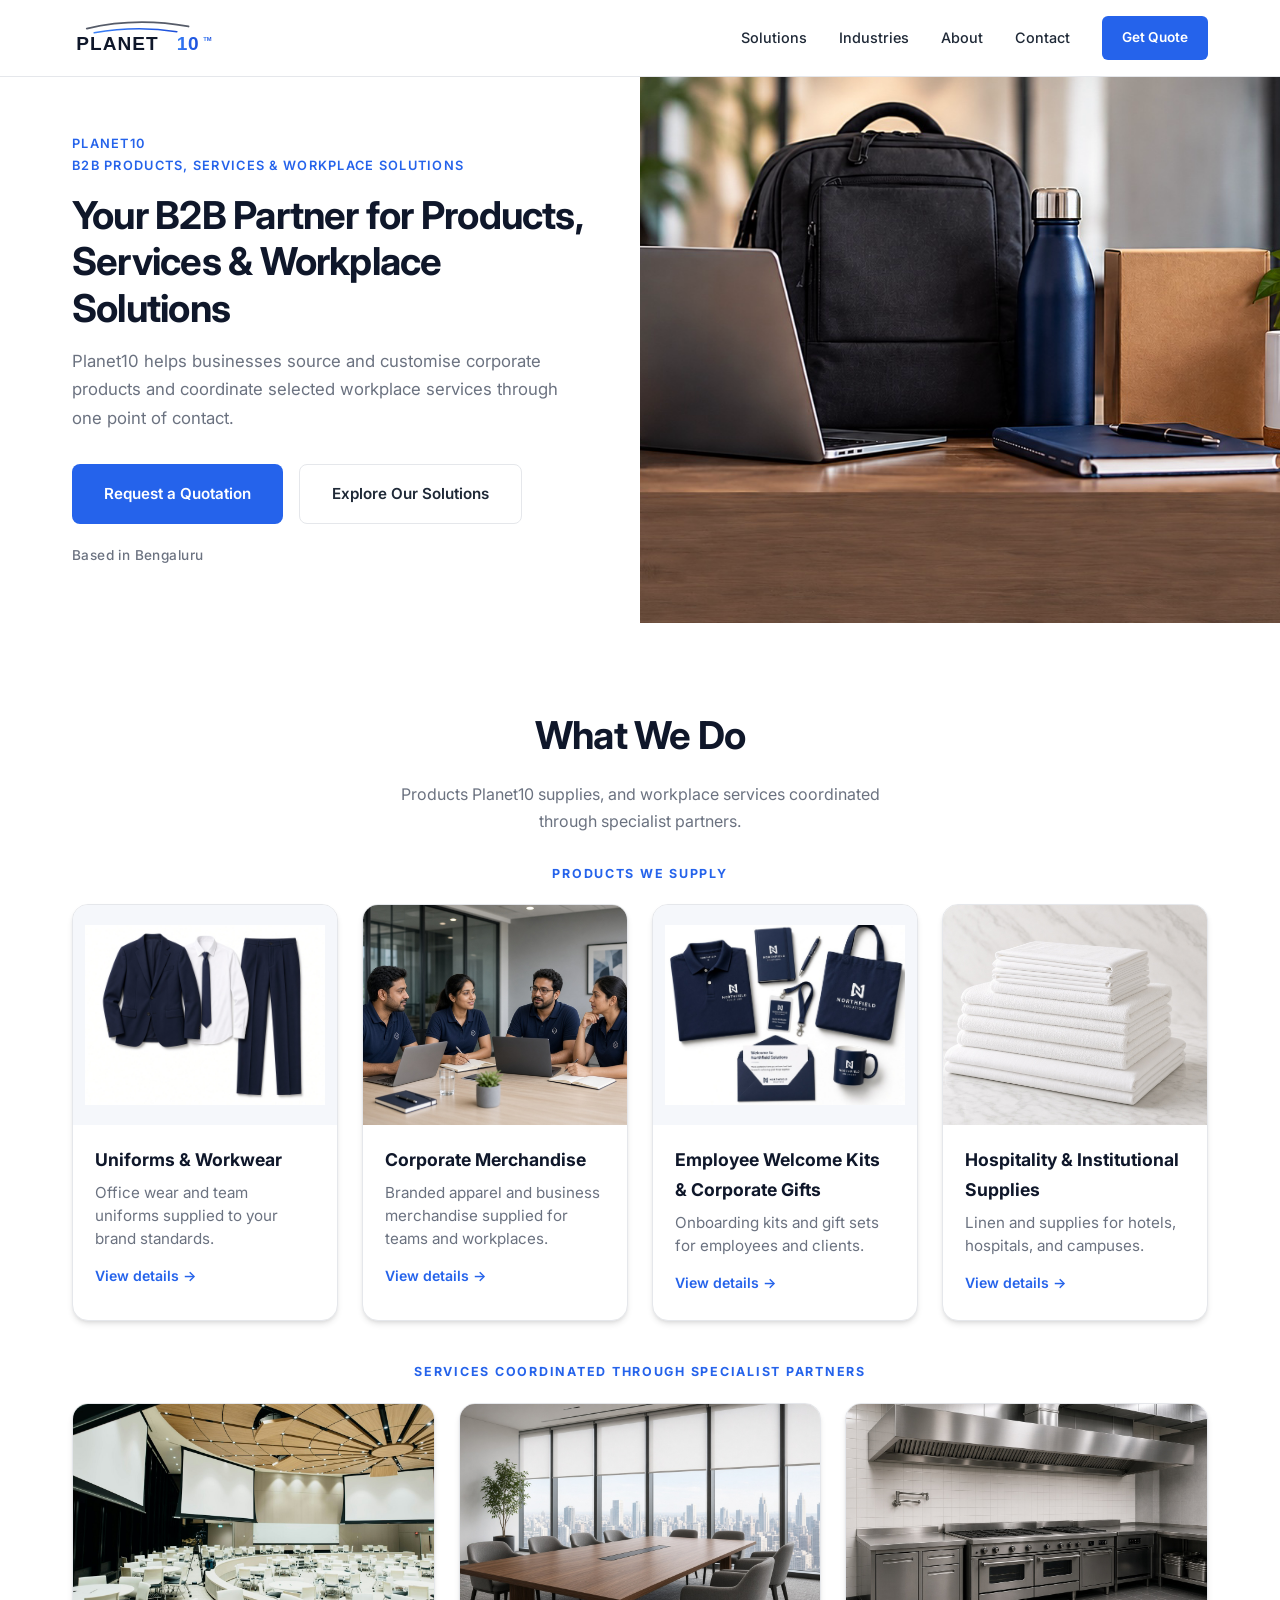
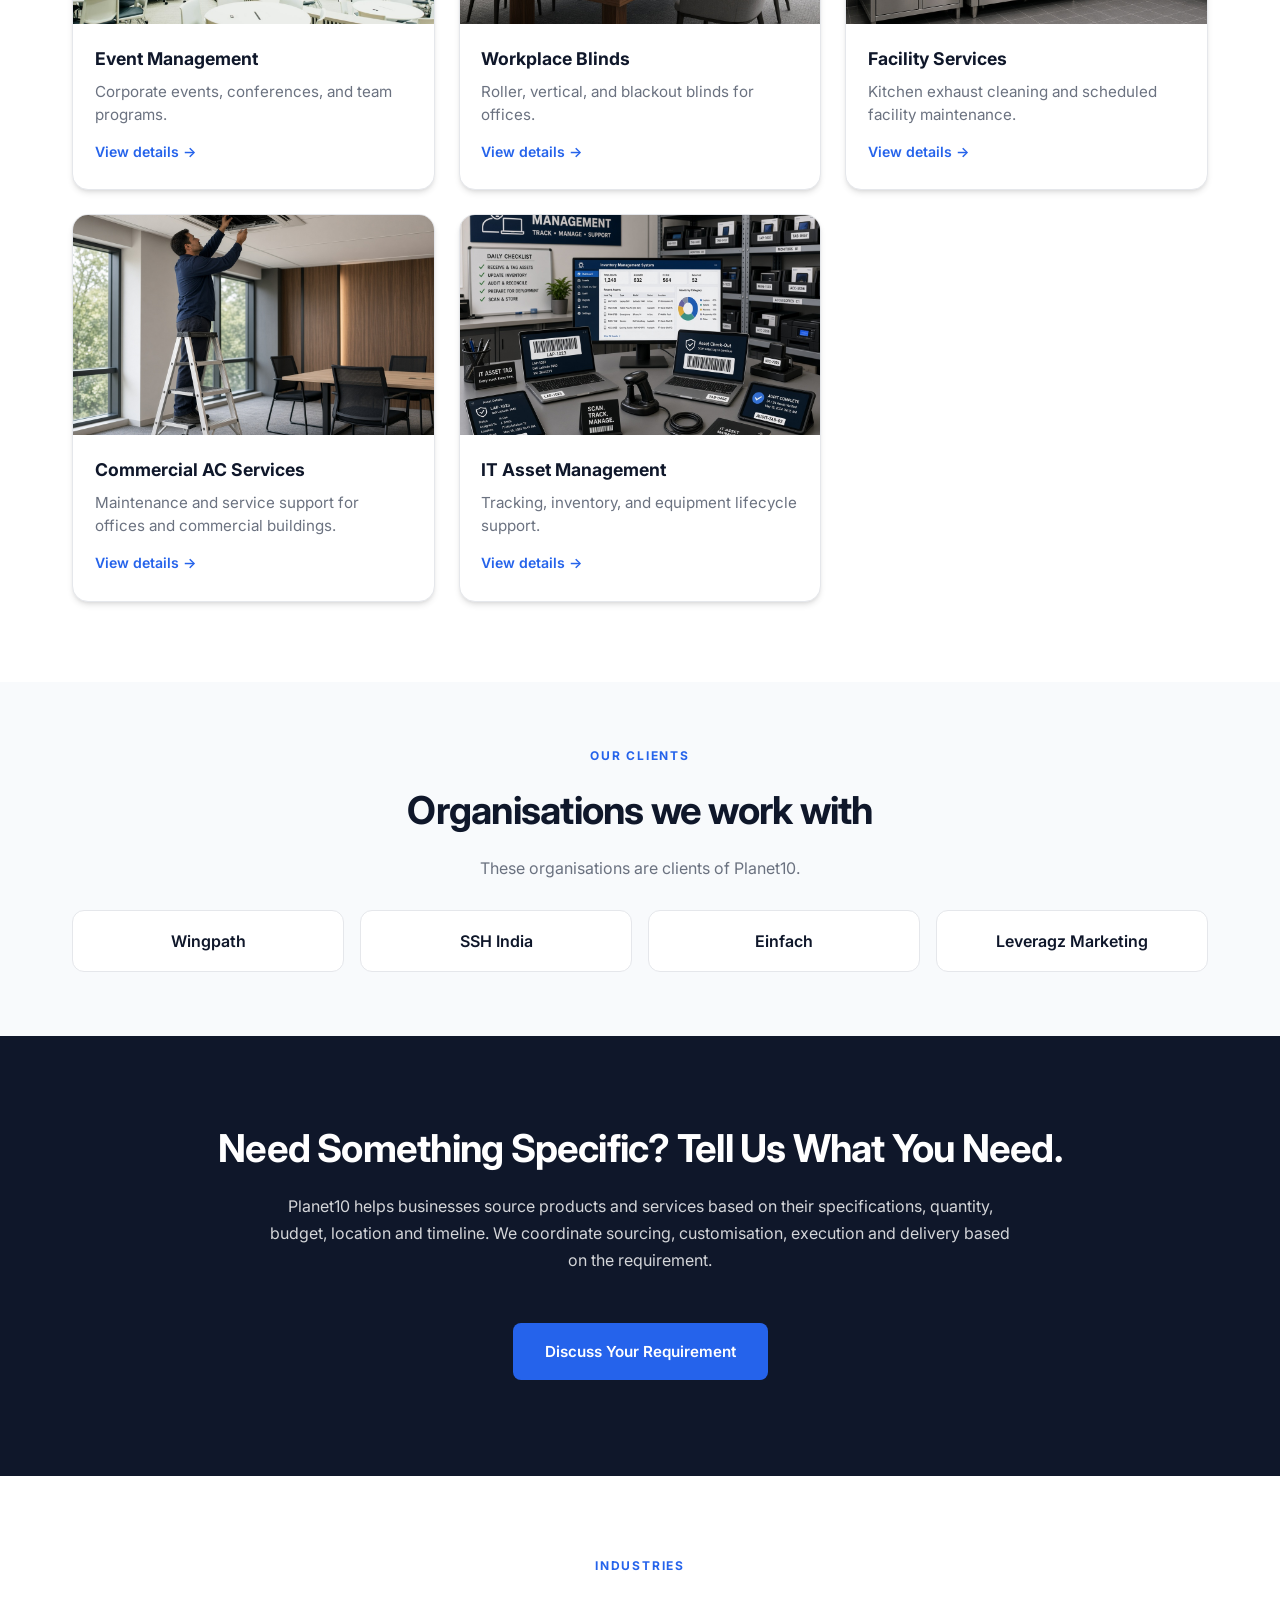
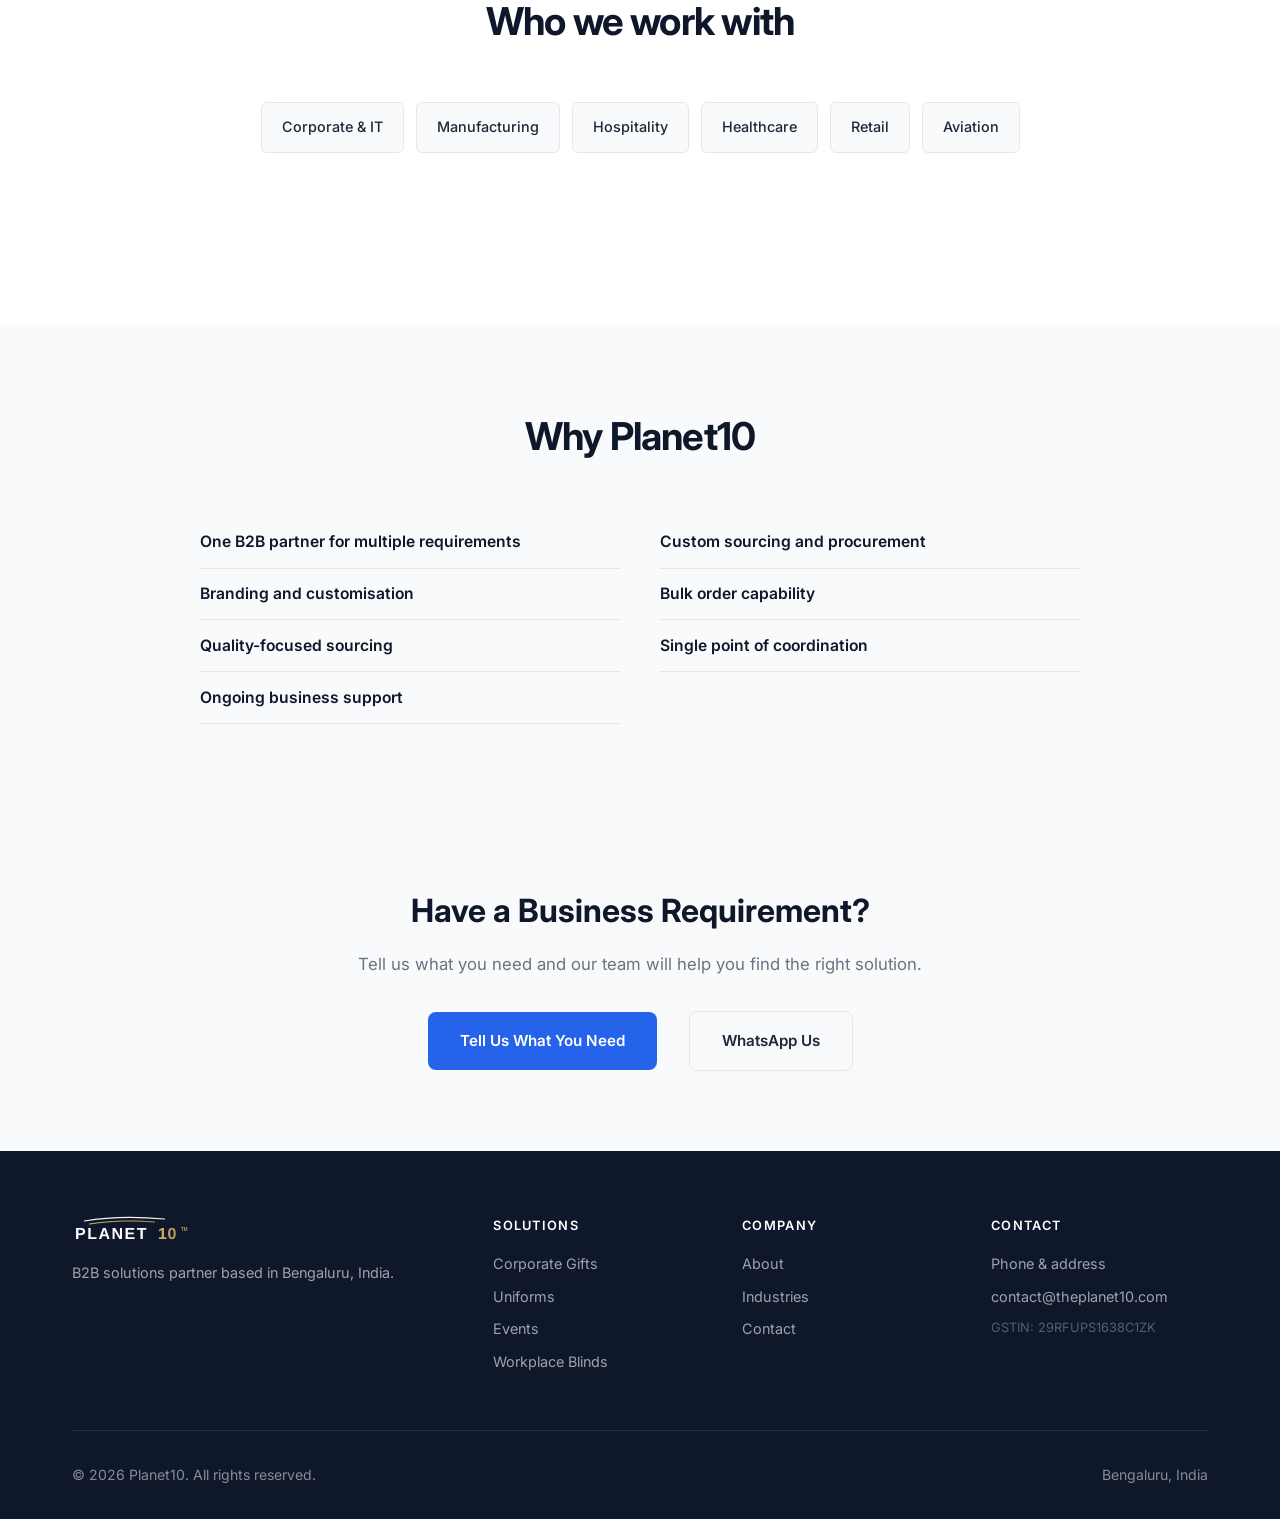
==== commit 0608534a: "Update homepage positioning and publish confirmed client names. Replace unsupported client statistic" ====
--- a/index.html
+++ b/index.html
@@ -4,12 +4,12 @@
   <meta charset="UTF-8" />
   <meta name="viewport" content="width=device-width, initial-scale=1.0" />
   <title>Planet10 Corporate Solutions | B2B Business Solutions in Bangalore</title>
-  <meta name="description" content="Planet10 Corporate Solutions provides B2B corporate solutions including corporate uniforms, apparel, corporate gifting, IT asset management, facility management and workplace services in Bangalore and across India." />
+  <meta name="description" content="Planet10 helps businesses source and customise corporate products and coordinate selected workplace services through one point of contact. Based in Bengaluru." />
   <meta name="robots" content="index, follow" />
   <link rel="canonical" href="https://theplanet10.com/" />
   <meta property="og:type" content="website" />
   <meta property="og:title" content="Planet10 Corporate Solutions | B2B Business Solutions in Bangalore" />
-  <meta property="og:description" content="End-to-end B2B corporate solutions including uniforms, corporate apparel, gifting, IT asset management, facility management and workplace services." />
+  <meta property="og:description" content="Planet10 helps businesses source and customise corporate products and coordinate selected workplace services through one point of contact." />
   <meta property="og:url" content="https://theplanet10.com/" />
   <meta property="og:image" content="https://theplanet10.com/images/logos/planet10-logo-dark.svg" />
   <script type="application/ld+json">
@@ -20,7 +20,7 @@
     "alternateName": "Planet10",
     "url": "https://theplanet10.com/",
     "logo": "https://theplanet10.com/images/logos/planet10-logo-dark.svg",
-    "description": "Planet10 Corporate Solutions provides B2B corporate solutions including corporate uniforms, apparel, corporate gifting, IT asset management, facility management and workplace services in Bangalore and across India.",
+    "description": "Planet10 helps businesses source and customise corporate products and coordinate selected workplace services through one point of contact. Based in Bengaluru.",
     "email": "contact@theplanet10.com",
     "telephone": "+91-9886518538"
   }
@@ -52,13 +52,13 @@
     <section class="hero-split">
       <div class="hero-text">
         <p class="hero-tag">Planet10<br>B2B Products, Services &amp; Workplace Solutions</p>
-        <h1>Your B2B Partner for Sourcing, Customisation &amp; Procurement</h1>
-        <p class="hero-desc">We help businesses source and customise uniforms, corporate merchandise, employee welcome kits and institutional supplies, while coordinating selected workplace services through one point of contact.</p>
+        <h1>Your B2B Partner for Products, Services &amp; Workplace Solutions</h1>
+        <p class="hero-desc">Planet10 helps businesses source and customise corporate products and coordinate selected workplace services through one point of contact.</p>
         <div class="hero-cta">
           <a href="contact.html" class="btn-primary-lg">Request a Quotation</a>
           <a href="solutions.html" class="btn-secondary-lg">Explore Our Solutions</a>
         </div>
-        <p class="hero-note">Based in Bengaluru | Serving Businesses Across India</p>
+        <p class="hero-note">Based in Bengaluru</p>
       </div>
       <div class="hero-image">
         <img src="images/planet10-assets/planet10-b2b-hero.png" alt="Corporate apparel and workplace products arranged for business procurement.">
@@ -69,7 +69,7 @@
       <div class="container">
         <div class="section-head">
           <h2>What We Do</h2>
-          <p class="section-sub">Products we supply for your teams and clients, and workplace services we source and coordinate.</p>
+          <p class="section-sub">Products Planet10 supplies, and workplace services coordinated through specialist partners.</p>
         </div>
 
         <h3 class="group-label">Products we supply</h3>
@@ -82,11 +82,11 @@
               <span class="offer-link">View details →</span>
             </div>
           </a>
-          <a class="offer-card" href="solutions.html#merchandise">
-            <img src="images/planet10-assets/planet10-welcome-kit.png" alt="Unbranded employee welcome kit with a bottle, notebook and accessories.">
+          <a class="offer-card offer-photo" href="solutions.html#apparel">
+            <img src="images/corporate/team-polos.jpg" alt="Office team wearing branded corporate polos">
             <div class="offer-card-body">
               <h3>Corporate Merchandise</h3>
-              <p>Gift sets and hampers for employees, clients, and events.</p>
+              <p>Branded apparel and business merchandise supplied for teams and workplaces.</p>
               <span class="offer-link">View details →</span>
             </div>
           </a>
@@ -108,7 +108,7 @@
           </a>
         </div>
 
-        <h3 class="group-label">Services we coordinate</h3>
+        <h3 class="group-label">Services coordinated through specialist partners</h3>
         <div class="offer-grid">
           <a class="offer-card" href="solutions.html#events">
             <img src="images/events/conference-event.jpg" alt="Corporate event management">
@@ -151,6 +151,23 @@
             </div>
           </a>
         </div>
+      </div>
+    </section>
+
+
+    <section class="home-clients" aria-labelledby="home-clients-heading">
+      <div class="container">
+        <div class="section-head">
+          <p class="overline">Our Clients</p>
+          <h2 id="home-clients-heading">Organisations we work with</h2>
+          <p class="section-sub">These organisations are clients of Planet10.</p>
+        </div>
+        <ul class="client-name-grid">
+          <li>Wingpath</li>
+          <li>SSH India</li>
+          <li>Einfach</li>
+          <li>Leveragz Marketing</li>
+        </ul>
       </div>
     </section>
 
--- a/css/styles.css
+++ b/css/styles.css
@@ -2659,3 +2659,57 @@
   }
   .container { padding-left: 1rem; padding-right: 1rem; }
 }
+
+/* Homepage clients and small-screen WhatsApp clearance */
+.home-clients {
+  padding: 4rem 0;
+  background: var(--surface);
+}
+.home-clients .section-head {
+  margin-bottom: 1.75rem;
+}
+.client-name-grid {
+  list-style: none;
+  margin: 0;
+  padding: 0;
+  display: grid;
+  grid-template-columns: repeat(4, minmax(0, 1fr));
+  gap: 1rem;
+}
+.client-name-grid li {
+  margin: 0;
+  padding: 1.15rem 0.75rem;
+  text-align: center;
+  font-weight: 600;
+  color: var(--primary);
+  background: var(--white);
+  border: 1px solid var(--border);
+  border-radius: 12px;
+  font-size: 1rem;
+  line-height: 1.4;
+}
+.offer-card.offer-photo img {
+  object-fit: cover;
+  padding: 0;
+  background: #f5f7fb;
+}
+@media (max-width: 1024px) {
+  .client-name-grid {
+    grid-template-columns: repeat(2, minmax(0, 1fr));
+  }
+}
+@media (max-width: 480px) {
+  .whatsapp-float {
+    width: 44px;
+    height: 44px;
+    right: 8px;
+    bottom: 8px;
+    font-size: 1.25rem;
+  }
+  .clients-grid {
+    padding-right: 3.25rem;
+  }
+  .footer-bottom {
+    padding-bottom: 4.5rem;
+  }
+}
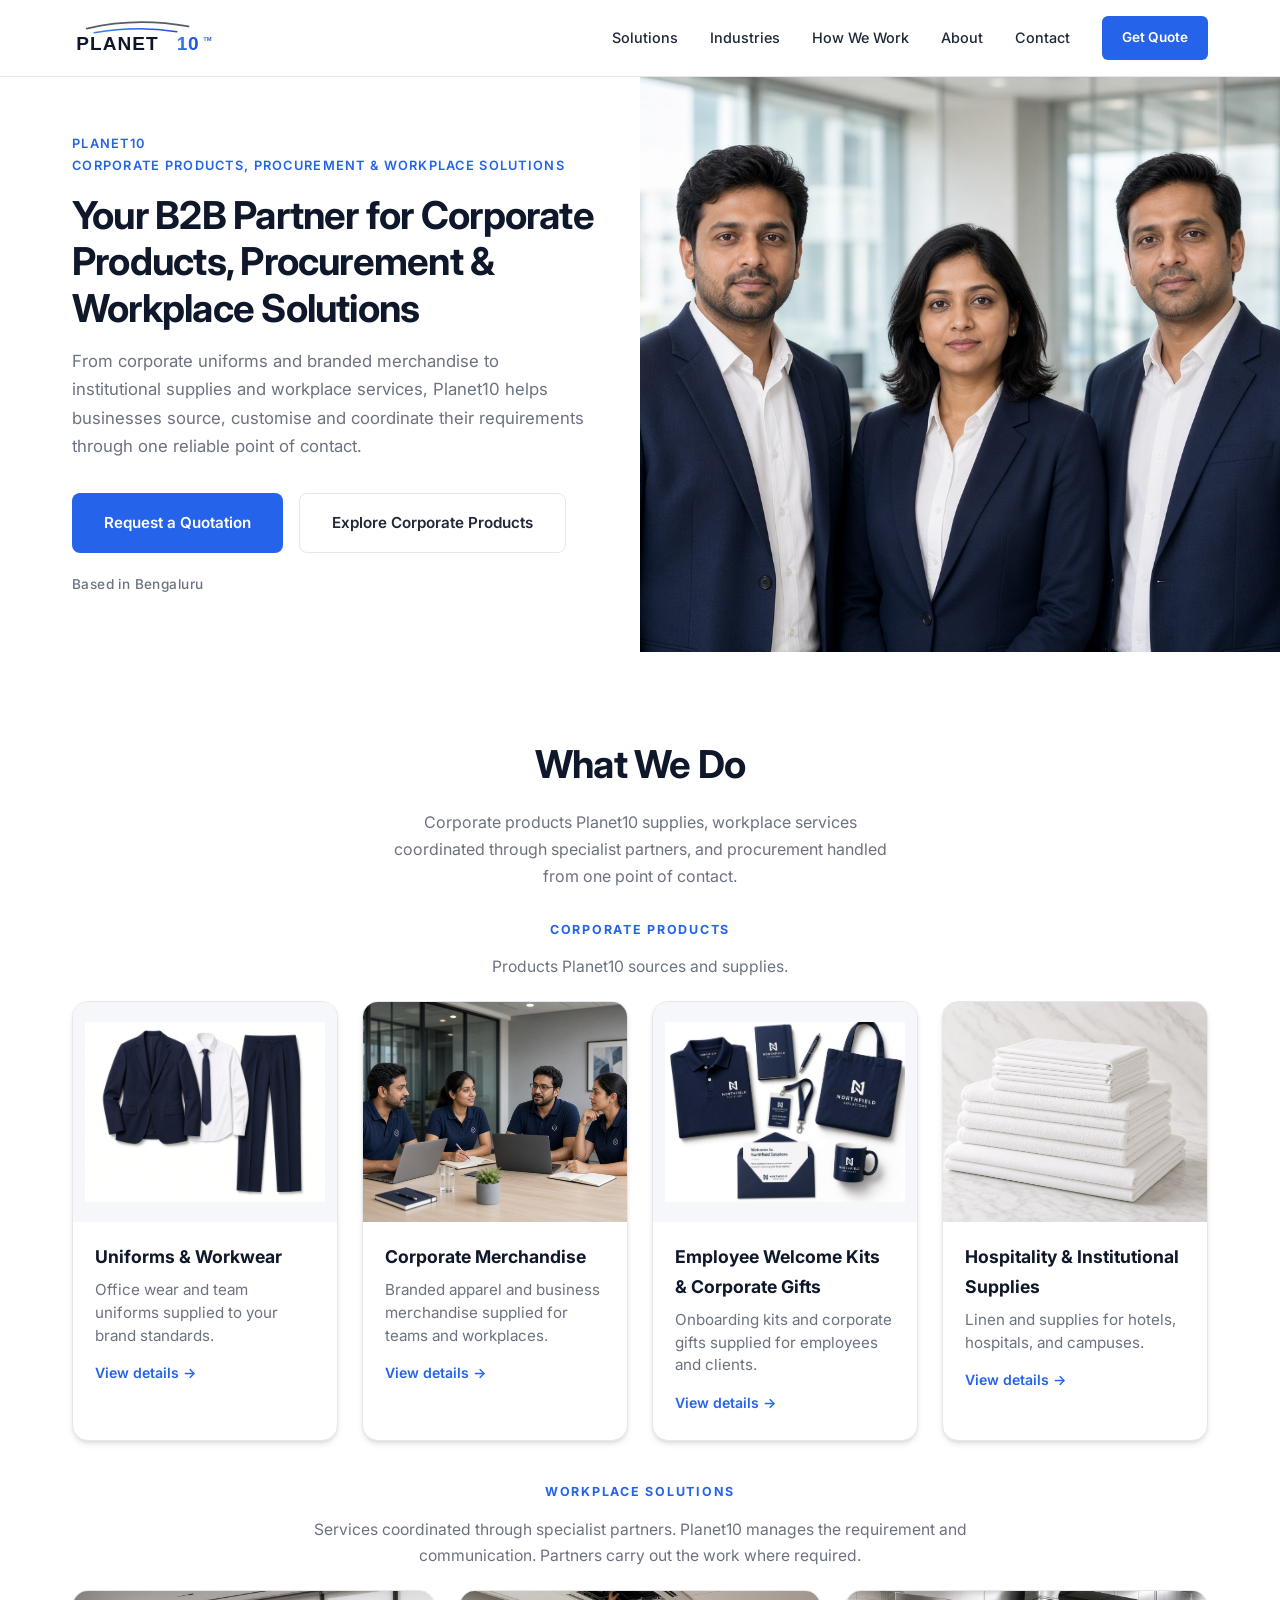
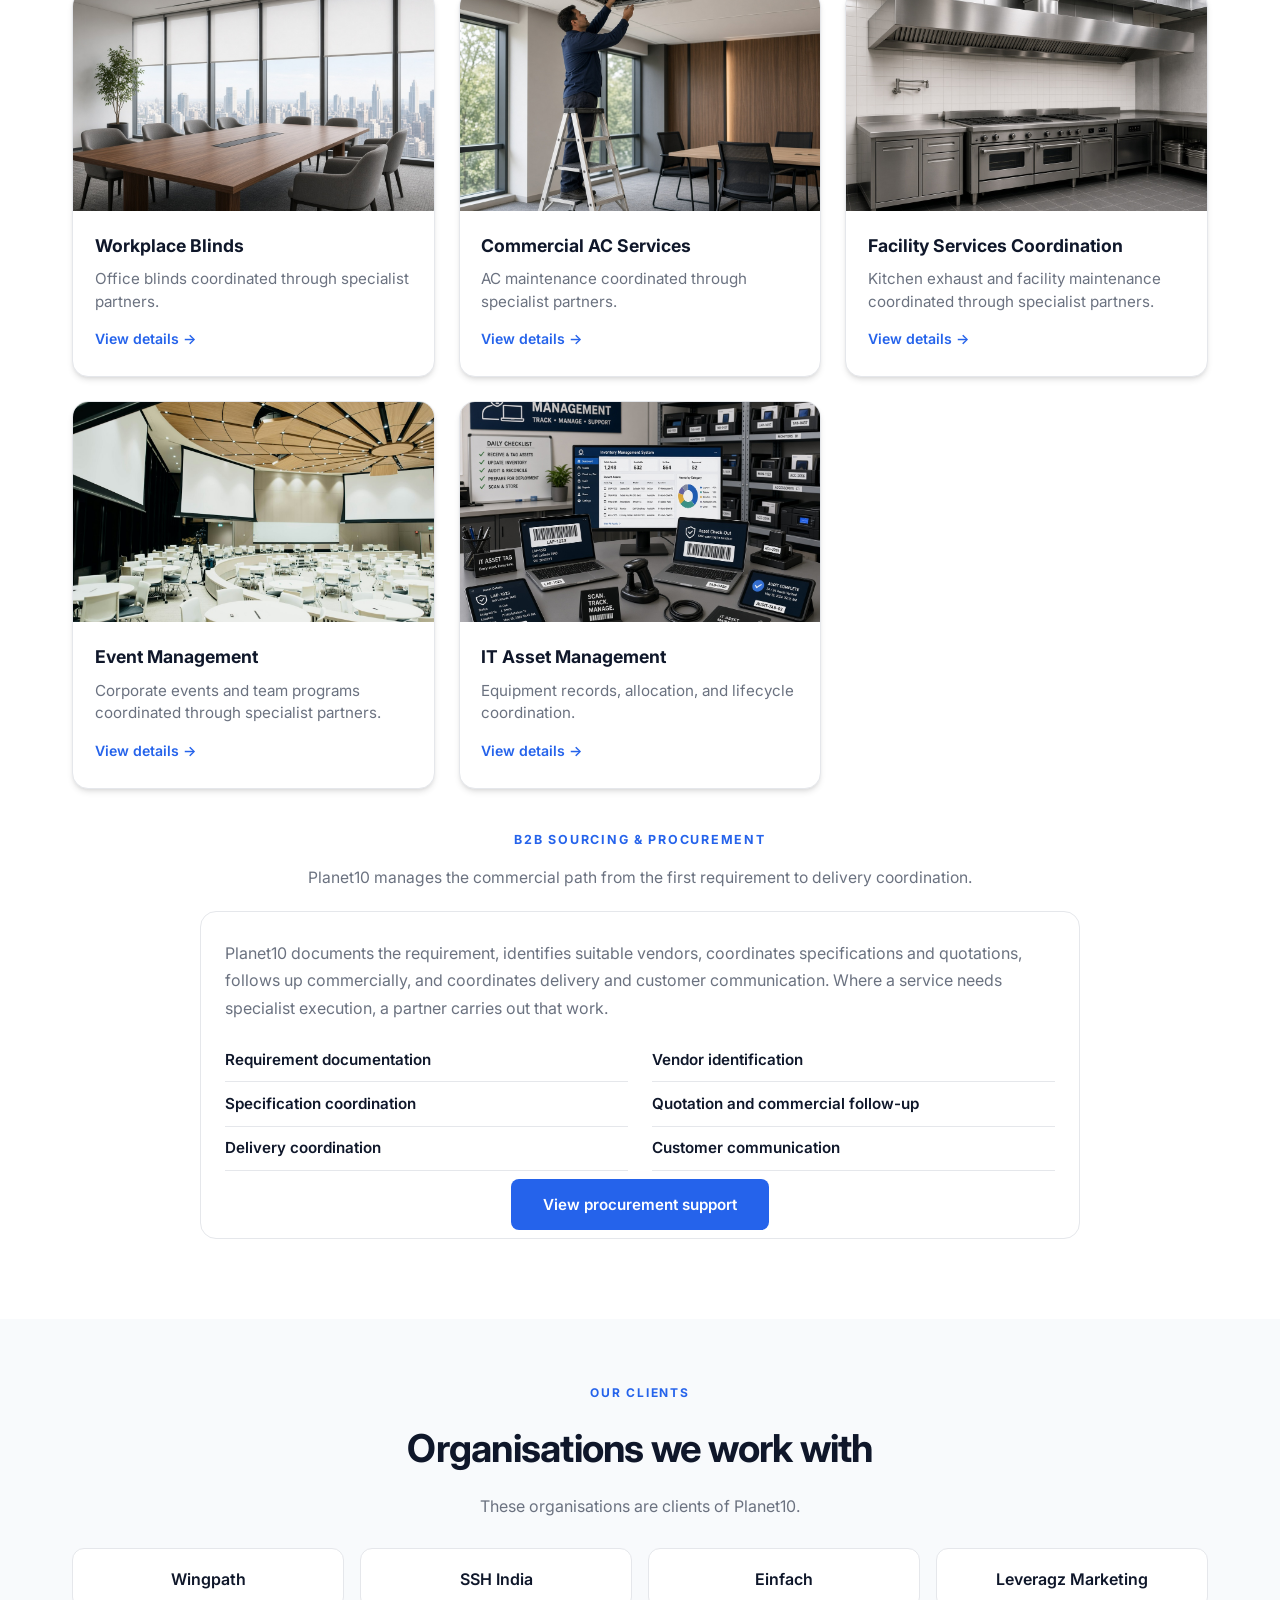
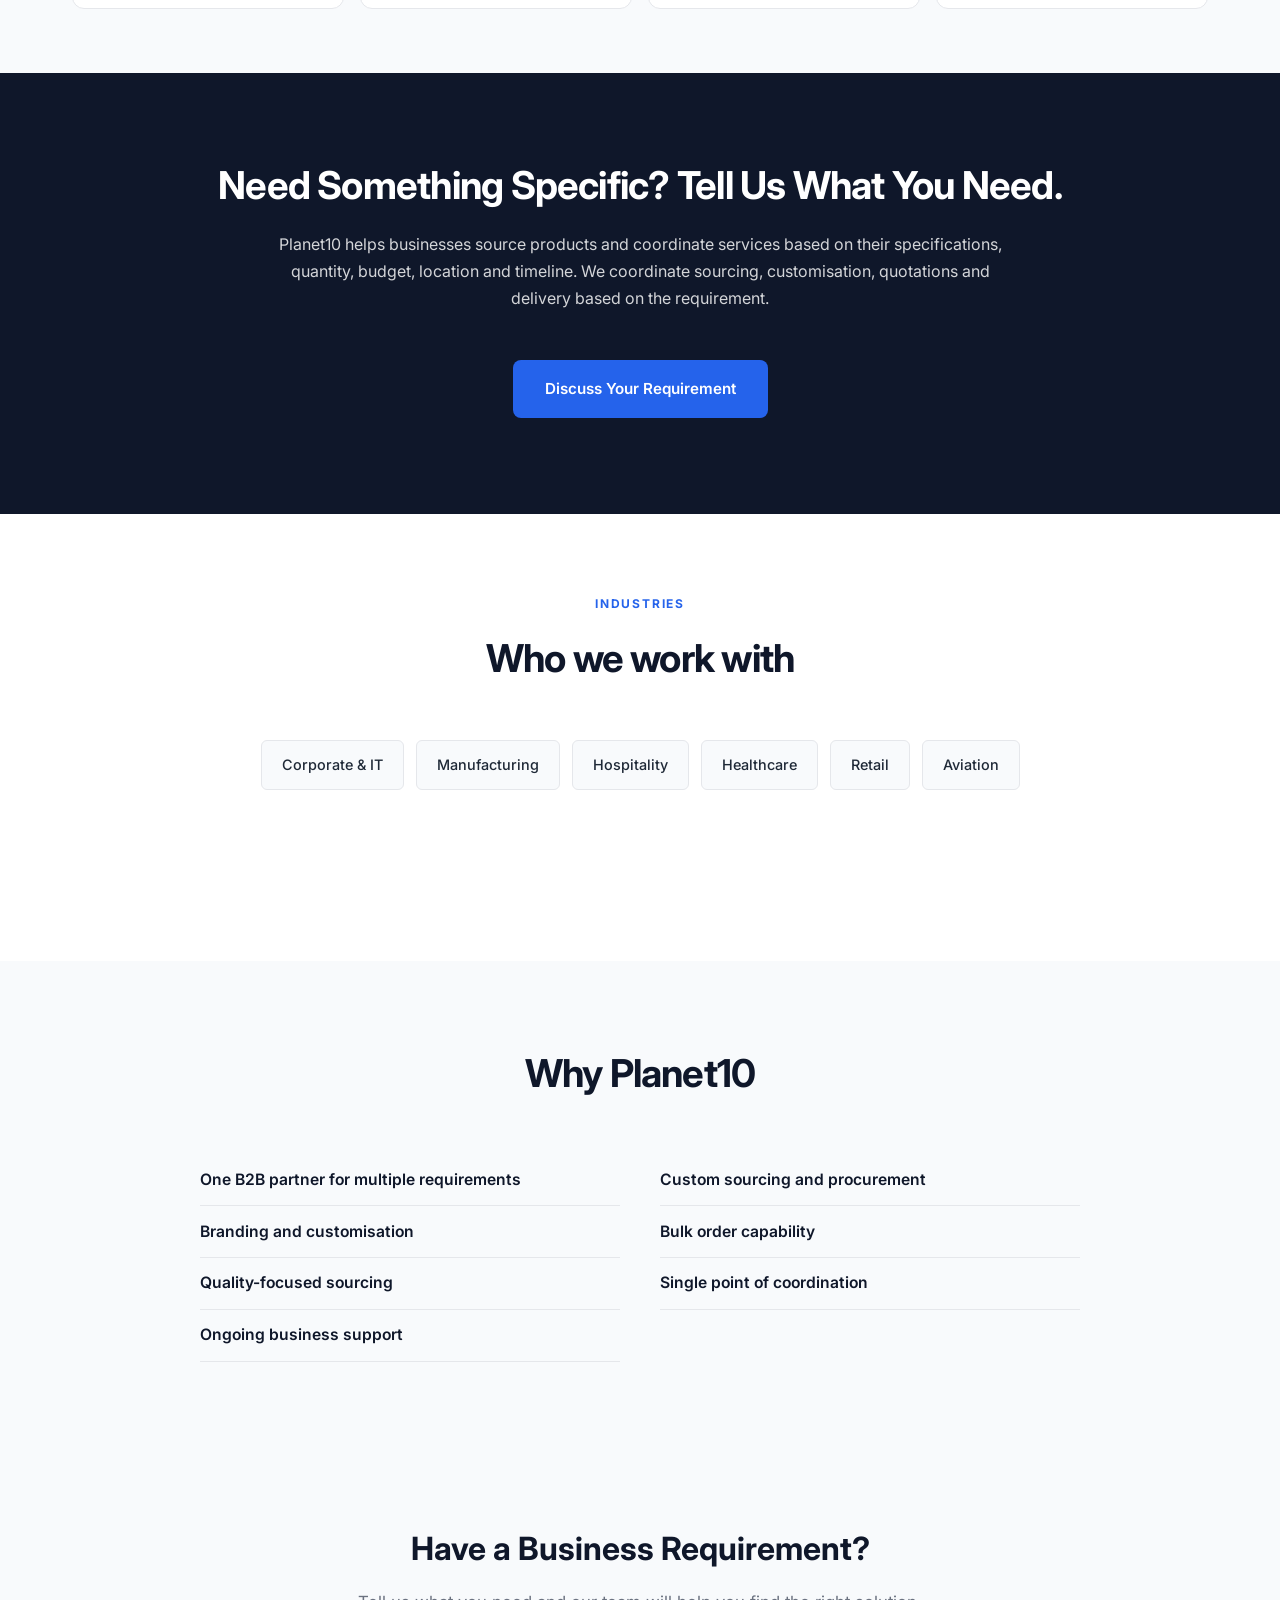
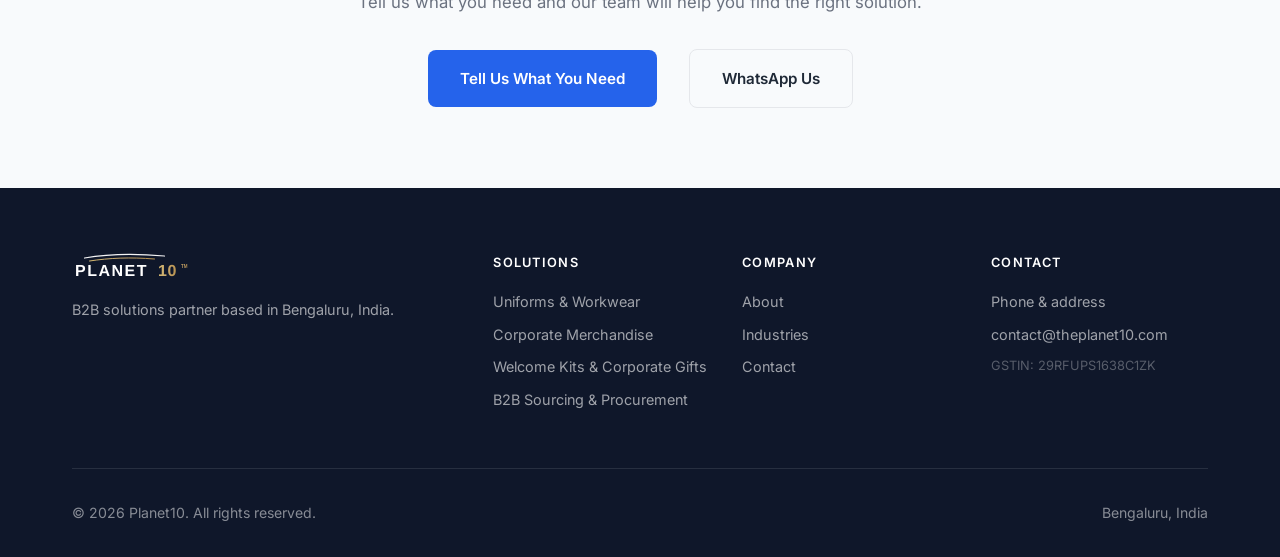
==== commit 3edbd3a6: "Reposition Planet10 around corporate products, procurement, and workplace solutions. Update the home" ====
--- a/index.html
+++ b/index.html
@@ -3,13 +3,13 @@
 <head>
   <meta charset="UTF-8" />
   <meta name="viewport" content="width=device-width, initial-scale=1.0" />
-  <title>Planet10 Corporate Solutions | B2B Business Solutions in Bangalore</title>
-  <meta name="description" content="Planet10 helps businesses source and customise corporate products and coordinate selected workplace services through one point of contact. Based in Bengaluru." />
+  <title>Planet10 Corporate Solutions | Corporate Products, Procurement &amp; Workplace Solutions</title>
+  <meta name="description" content="From corporate uniforms and branded merchandise to institutional supplies and workplace services, Planet10 helps businesses source, customise and coordinate their requirements through one reliable point of contact." />
   <meta name="robots" content="index, follow" />
   <link rel="canonical" href="https://theplanet10.com/" />
   <meta property="og:type" content="website" />
-  <meta property="og:title" content="Planet10 Corporate Solutions | B2B Business Solutions in Bangalore" />
-  <meta property="og:description" content="Planet10 helps businesses source and customise corporate products and coordinate selected workplace services through one point of contact." />
+  <meta property="og:title" content="Planet10 Corporate Solutions | Corporate Products, Procurement &amp; Workplace Solutions" />
+  <meta property="og:description" content="From corporate uniforms and branded merchandise to institutional supplies and workplace services, Planet10 helps businesses source, customise and coordinate their requirements through one reliable point of contact." />
   <meta property="og:url" content="https://theplanet10.com/" />
   <meta property="og:image" content="https://theplanet10.com/images/logos/planet10-logo-dark.svg" />
   <script type="application/ld+json">
@@ -20,7 +20,7 @@
     "alternateName": "Planet10",
     "url": "https://theplanet10.com/",
     "logo": "https://theplanet10.com/images/logos/planet10-logo-dark.svg",
-    "description": "Planet10 helps businesses source and customise corporate products and coordinate selected workplace services through one point of contact. Based in Bengaluru.",
+    "description": "From corporate uniforms and branded merchandise to institutional supplies and workplace services, Planet10 helps businesses source, customise and coordinate their requirements through one reliable point of contact.",
     "email": "contact@theplanet10.com",
     "telephone": "+91-9886518538"
   }
@@ -41,6 +41,7 @@
       <div class="nav-right">
         <a href="solutions.html" class="nav-link">Solutions</a>
         <a href="industries.html" class="nav-link">Industries</a>
+        <a href="about.html#how-we-work" class="nav-link">How We Work</a>
         <a href="about.html" class="nav-link">About</a>
         <a href="contact.html" class="nav-link">Contact</a>
         <a href="contact.html" class="btn-nav">Get Quote</a>
@@ -51,17 +52,17 @@
   <main>
     <section class="hero-split">
       <div class="hero-text">
-        <p class="hero-tag">Planet10<br>B2B Products, Services &amp; Workplace Solutions</p>
-        <h1>Your B2B Partner for Products, Services &amp; Workplace Solutions</h1>
-        <p class="hero-desc">Planet10 helps businesses source and customise corporate products and coordinate selected workplace services through one point of contact.</p>
+        <p class="hero-tag">Planet10<br>Corporate Products, Procurement &amp; Workplace Solutions</p>
+        <h1>Your B2B Partner for Corporate Products, Procurement &amp; Workplace Solutions</h1>
+        <p class="hero-desc">From corporate uniforms and branded merchandise to institutional supplies and workplace services, Planet10 helps businesses source, customise and coordinate their requirements through one reliable point of contact.</p>
         <div class="hero-cta">
           <a href="contact.html" class="btn-primary-lg">Request a Quotation</a>
-          <a href="solutions.html" class="btn-secondary-lg">Explore Our Solutions</a>
+          <a href="#corporate-products" class="btn-secondary-lg">Explore Corporate Products</a>
         </div>
         <p class="hero-note">Based in Bengaluru</p>
       </div>
-      <div class="hero-image">
-        <img src="images/planet10-assets/planet10-b2b-hero.png" alt="Corporate apparel and workplace products arranged for business procurement.">
+      <div class="hero-image hero-workplace">
+        <img src="images/corporate/office-staff.jpg" alt="Corporate team wearing office uniforms in a modern workplace.">
       </div>
     </section>
 
@@ -69,10 +70,11 @@
       <div class="container">
         <div class="section-head">
           <h2>What We Do</h2>
-          <p class="section-sub">Products Planet10 supplies, and workplace services coordinated through specialist partners.</p>
-        </div>
-
-        <h3 class="group-label">Products we supply</h3>
+          <p class="section-sub">Corporate products Planet10 supplies, workplace services coordinated through specialist partners, and procurement handled from one point of contact.</p>
+        </div>
+
+        <h3 id="corporate-products" class="group-label">Corporate Products</h3>
+        <p class="group-note">Products Planet10 sources and supplies.</p>
         <div class="offer-grid offer-grid-4">
           <a class="offer-card" href="solutions.html#uniforms">
             <img src="images/corporate/uniform-flatlay.jpg" alt="Corporate office uniform: navy blazer, shirt, and trousers">
@@ -94,7 +96,7 @@
             <img src="images/corporate-gifts/display/welcome-kit-full.jpg" alt="Employee welcome kit with notebook, mug, and tote">
             <div class="offer-card-body">
               <h3>Employee Welcome Kits &amp; Corporate Gifts</h3>
-              <p>Onboarding kits and gift sets for employees and clients.</p>
+              <p>Onboarding kits and corporate gifts supplied for employees and clients.</p>
               <span class="offer-link">View details →</span>
             </div>
           </a>
@@ -108,37 +110,38 @@
           </a>
         </div>
 
-        <h3 class="group-label">Services coordinated through specialist partners</h3>
+        <h3 id="workplace-solutions" class="group-label">Workplace Solutions</h3>
+        <p class="group-note">Services coordinated through specialist partners. Planet10 manages the requirement and communication. Partners carry out the work where required.</p>
         <div class="offer-grid">
+          <a class="offer-card" href="solutions.html#blinds">
+            <img src="images/corporate/office-blinds.jpg" alt="Office meeting room with roller blinds">
+            <div class="offer-card-body">
+              <h3>Workplace Blinds</h3>
+              <p>Office blinds coordinated through specialist partners.</p>
+              <span class="offer-link">View details →</span>
+            </div>
+          </a>
+          <a class="offer-card" href="solutions.html#ac-services">
+            <img src="images/services/commercial-ac.jpg" alt="Commercial air-conditioning service">
+            <div class="offer-card-body">
+              <h3>Commercial AC Services</h3>
+              <p>AC maintenance coordinated through specialist partners.</p>
+              <span class="offer-link">View details →</span>
+            </div>
+          </a>
+          <a class="offer-card" href="solutions.html#chimney">
+            <img src="images/services/kitchen-exhaust.jpg" alt="Commercial kitchen exhaust service">
+            <div class="offer-card-body">
+              <h3>Facility Services Coordination</h3>
+              <p>Kitchen exhaust and facility maintenance coordinated through specialist partners.</p>
+              <span class="offer-link">View details →</span>
+            </div>
+          </a>
           <a class="offer-card" href="solutions.html#events">
             <img src="images/events/conference-event.jpg" alt="Corporate event management">
             <div class="offer-card-body">
               <h3>Event Management</h3>
-              <p>Corporate events, conferences, and team programs.</p>
-              <span class="offer-link">View details →</span>
-            </div>
-          </a>
-          <a class="offer-card" href="solutions.html#blinds">
-            <img src="images/corporate/office-blinds.jpg" alt="Office meeting room with roller blinds">
-            <div class="offer-card-body">
-              <h3>Workplace Blinds</h3>
-              <p>Roller, vertical, and blackout blinds for offices.</p>
-              <span class="offer-link">View details →</span>
-            </div>
-          </a>
-          <a class="offer-card" href="solutions.html#chimney">
-            <img src="images/services/kitchen-exhaust.jpg" alt="Commercial kitchen exhaust service">
-            <div class="offer-card-body">
-              <h3>Facility Services</h3>
-              <p>Kitchen exhaust cleaning and scheduled facility maintenance.</p>
-              <span class="offer-link">View details →</span>
-            </div>
-          </a>
-          <a class="offer-card" href="solutions.html#ac-services">
-            <img src="images/services/commercial-ac.jpg" alt="Commercial air-conditioning service">
-            <div class="offer-card-body">
-              <h3>Commercial AC Services</h3>
-              <p>Maintenance and service support for offices and commercial buildings.</p>
+              <p>Corporate events and team programs coordinated through specialist partners.</p>
               <span class="offer-link">View details →</span>
             </div>
           </a>
@@ -146,10 +149,25 @@
             <img src="images/services/it-asset-management.jpg" alt="IT asset management">
             <div class="offer-card-body">
               <h3>IT Asset Management</h3>
-              <p>Tracking, inventory, and equipment lifecycle support.</p>
-              <span class="offer-link">View details →</span>
-            </div>
-          </a>
+              <p>Equipment records, allocation, and lifecycle coordination.</p>
+              <span class="offer-link">View details →</span>
+            </div>
+          </a>
+        </div>
+
+        <h3 id="procurement" class="group-label">B2B Sourcing &amp; Procurement</h3>
+        <p class="group-note">Planet10 manages the commercial path from the first requirement to delivery coordination.</p>
+        <div class="procurement-panel">
+          <p>Planet10 documents the requirement, identifies suitable vendors, coordinates specifications and quotations, follows up commercially, and coordinates delivery and customer communication. Where a service needs specialist execution, a partner carries out that work.</p>
+          <ul class="procurement-points">
+            <li>Requirement documentation</li>
+            <li>Vendor identification</li>
+            <li>Specification coordination</li>
+            <li>Quotation and commercial follow-up</li>
+            <li>Delivery coordination</li>
+            <li>Customer communication</li>
+          </ul>
+          <p class="section-cta"><a class="btn-primary-lg" href="solutions.html#sourcing">View procurement support</a></p>
         </div>
       </div>
     </section>
@@ -175,7 +193,7 @@
       <div class="container">
         <div class="section-head light">
           <h2>Need Something Specific? Tell Us What You Need.</h2>
-          <p class="section-sub">Planet10 helps businesses source products and services based on their specifications, quantity, budget, location and timeline. We coordinate sourcing, customisation, execution and delivery based on the requirement.</p>
+          <p class="section-sub">Planet10 helps businesses source products and coordinate services based on their specifications, quantity, budget, location and timeline. We coordinate sourcing, customisation, quotations and delivery based on the requirement.</p>
         </div>
         <p class="section-cta"><a class="btn-primary-lg" href="contact.html">Discuss Your Requirement</a></p>
       </div>
@@ -238,10 +256,10 @@
         <div class="footer-links">
           <div>
             <h5>Solutions</h5>
-            <a href="solutions.html#merchandise">Corporate Gifts</a>
-            <a href="solutions.html#uniforms">Uniforms</a>
-            <a href="solutions.html#events">Events</a>
-            <a href="solutions.html#blinds">Workplace Blinds</a>
+            <a href="solutions.html#uniforms">Uniforms &amp; Workwear</a>
+            <a href="solutions.html#apparel">Corporate Merchandise</a>
+            <a href="solutions.html#merchandise">Welcome Kits &amp; Corporate Gifts</a>
+            <a href="solutions.html#sourcing">B2B Sourcing &amp; Procurement</a>
           </div>
           <div>
             <h5>Company</h5>
--- a/css/styles.css
+++ b/css/styles.css
@@ -2713,3 +2713,51 @@
     padding-bottom: 4.5rem;
   }
 }
+
+.group-note {
+  margin: -0.35rem auto 1.25rem;
+  max-width: 740px;
+  text-align: center;
+  color: var(--muted);
+  font-size: 0.98rem;
+}
+.procurement-panel {
+  max-width: 880px;
+  margin: 0.5rem auto 0;
+  background: var(--white);
+  border: 1px solid var(--border);
+  border-radius: 16px;
+  padding: 1.75rem 1.5rem 1.25rem;
+}
+.procurement-panel p {
+  margin: 0 0 1rem;
+  color: var(--muted);
+}
+.procurement-points {
+  list-style: none;
+  margin: 0 0 1.25rem;
+  padding: 0;
+  display: grid;
+  grid-template-columns: 1fr 1fr;
+  gap: 0 1.5rem;
+}
+.procurement-points li {
+  padding: 0.55rem 0;
+  border-bottom: 1px solid var(--border);
+  color: var(--primary);
+  font-weight: 600;
+  font-size: 0.95rem;
+}
+.procurement-panel .section-cta {
+  margin: 0.25rem 0 0;
+}
+.hero-image.hero-workplace img {
+  object-position: center center;
+}
+@media (max-width: 768px) {
+  .procurement-points { grid-template-columns: 1fr; }
+}
+
+@media (max-width: 430px) {
+  .hero-image.hero-workplace { min-height: 300px; }
+}
